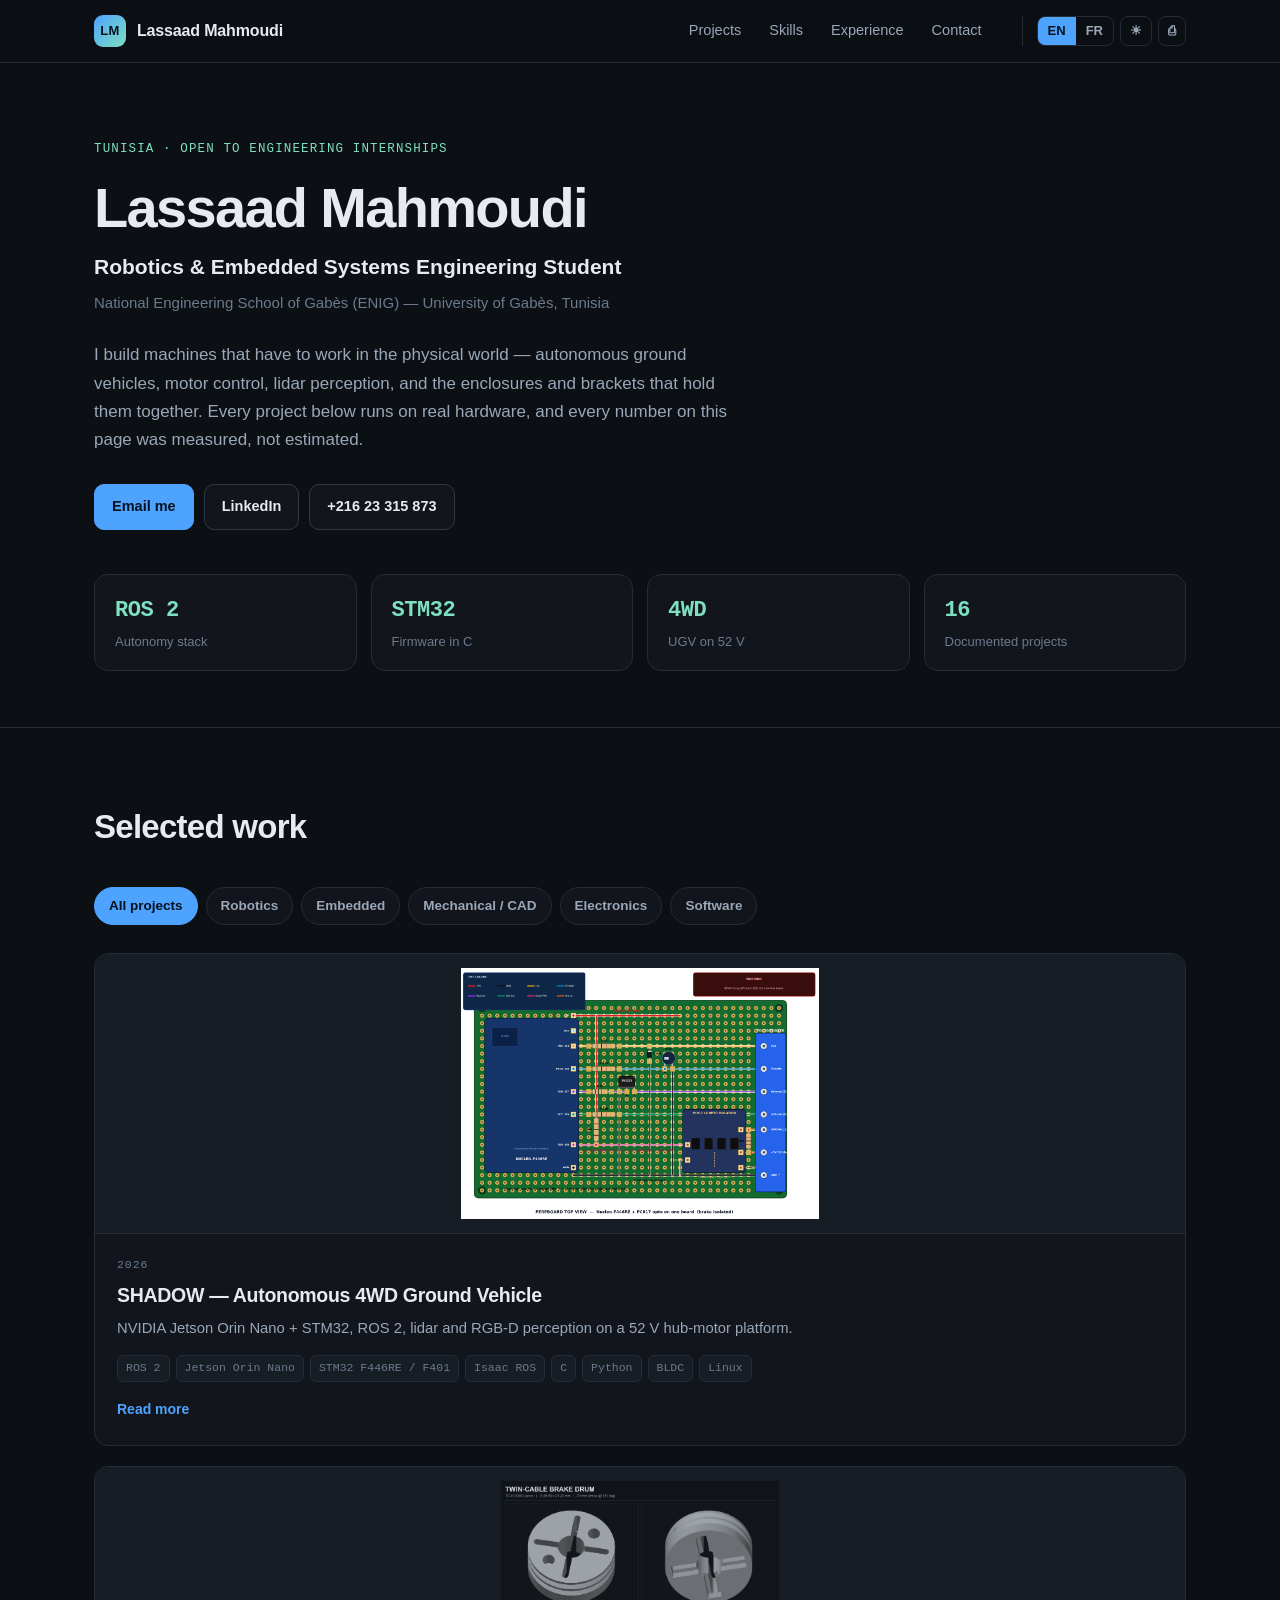
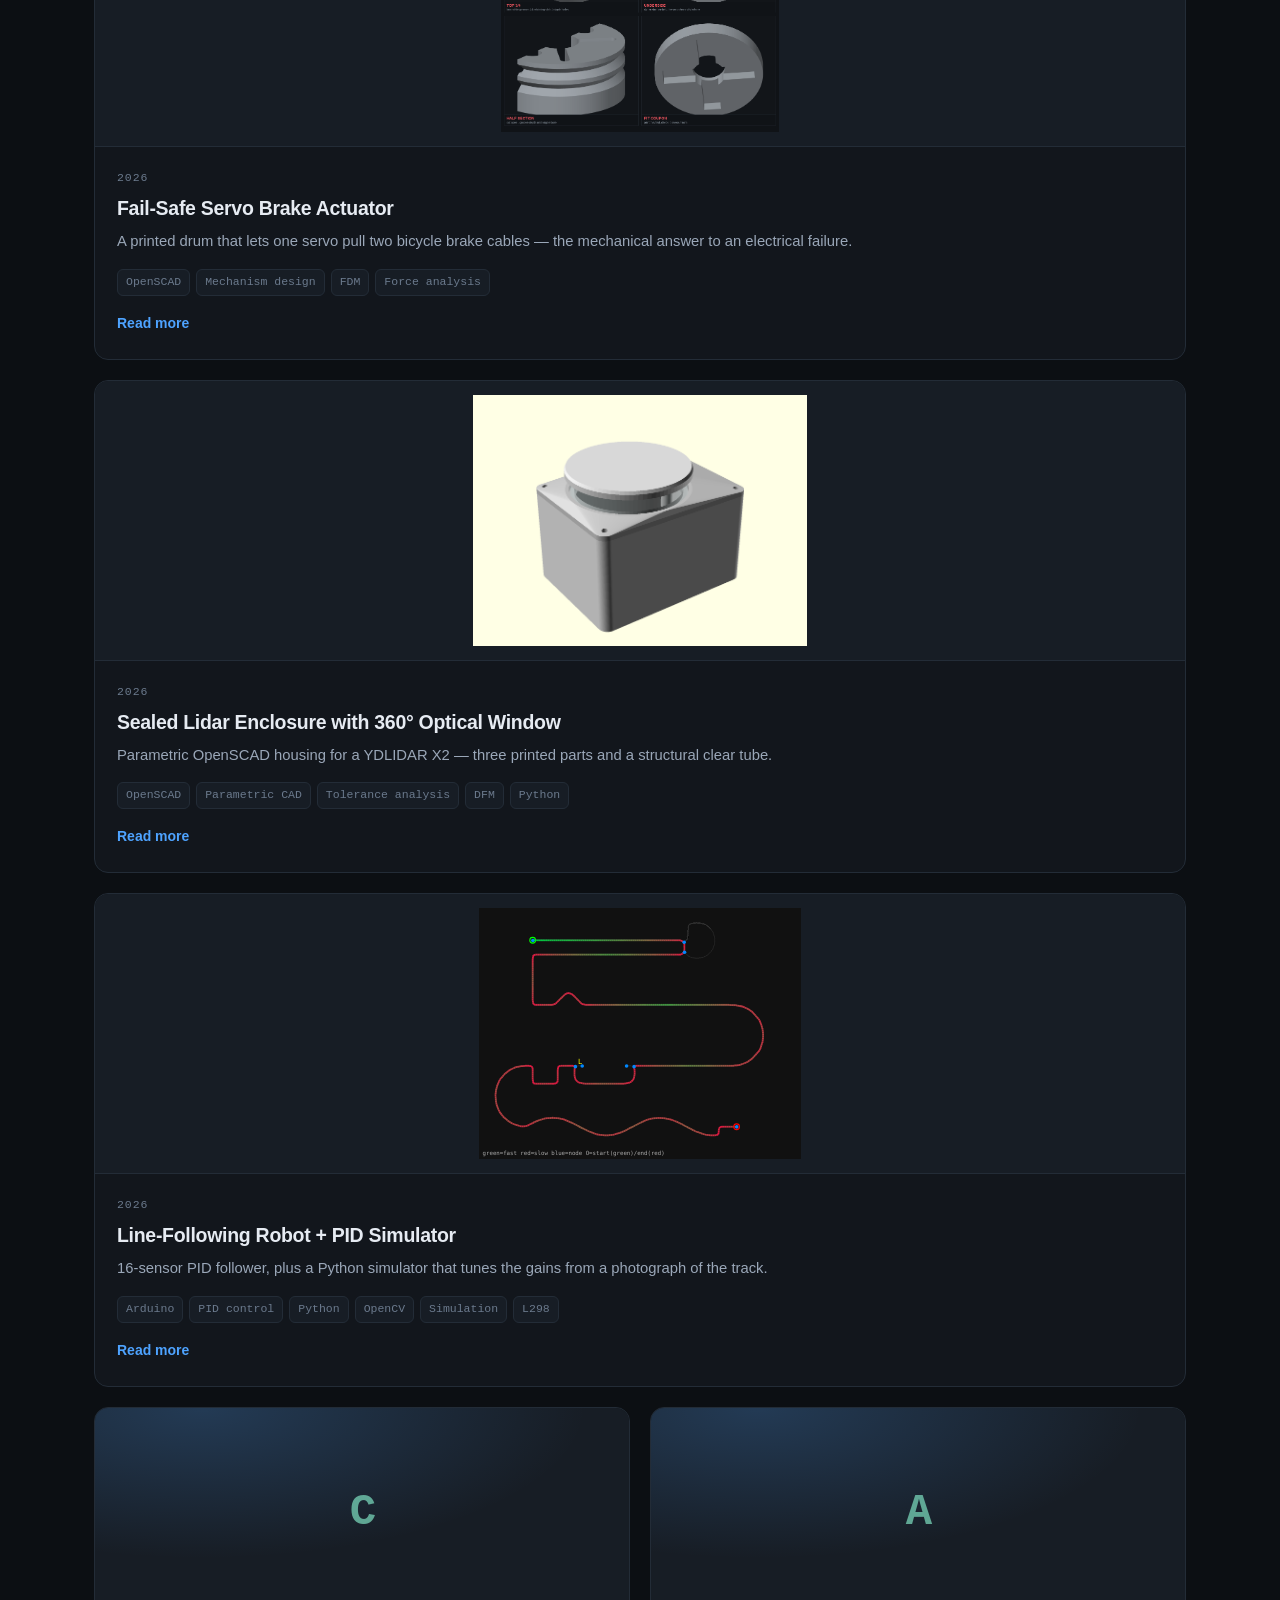
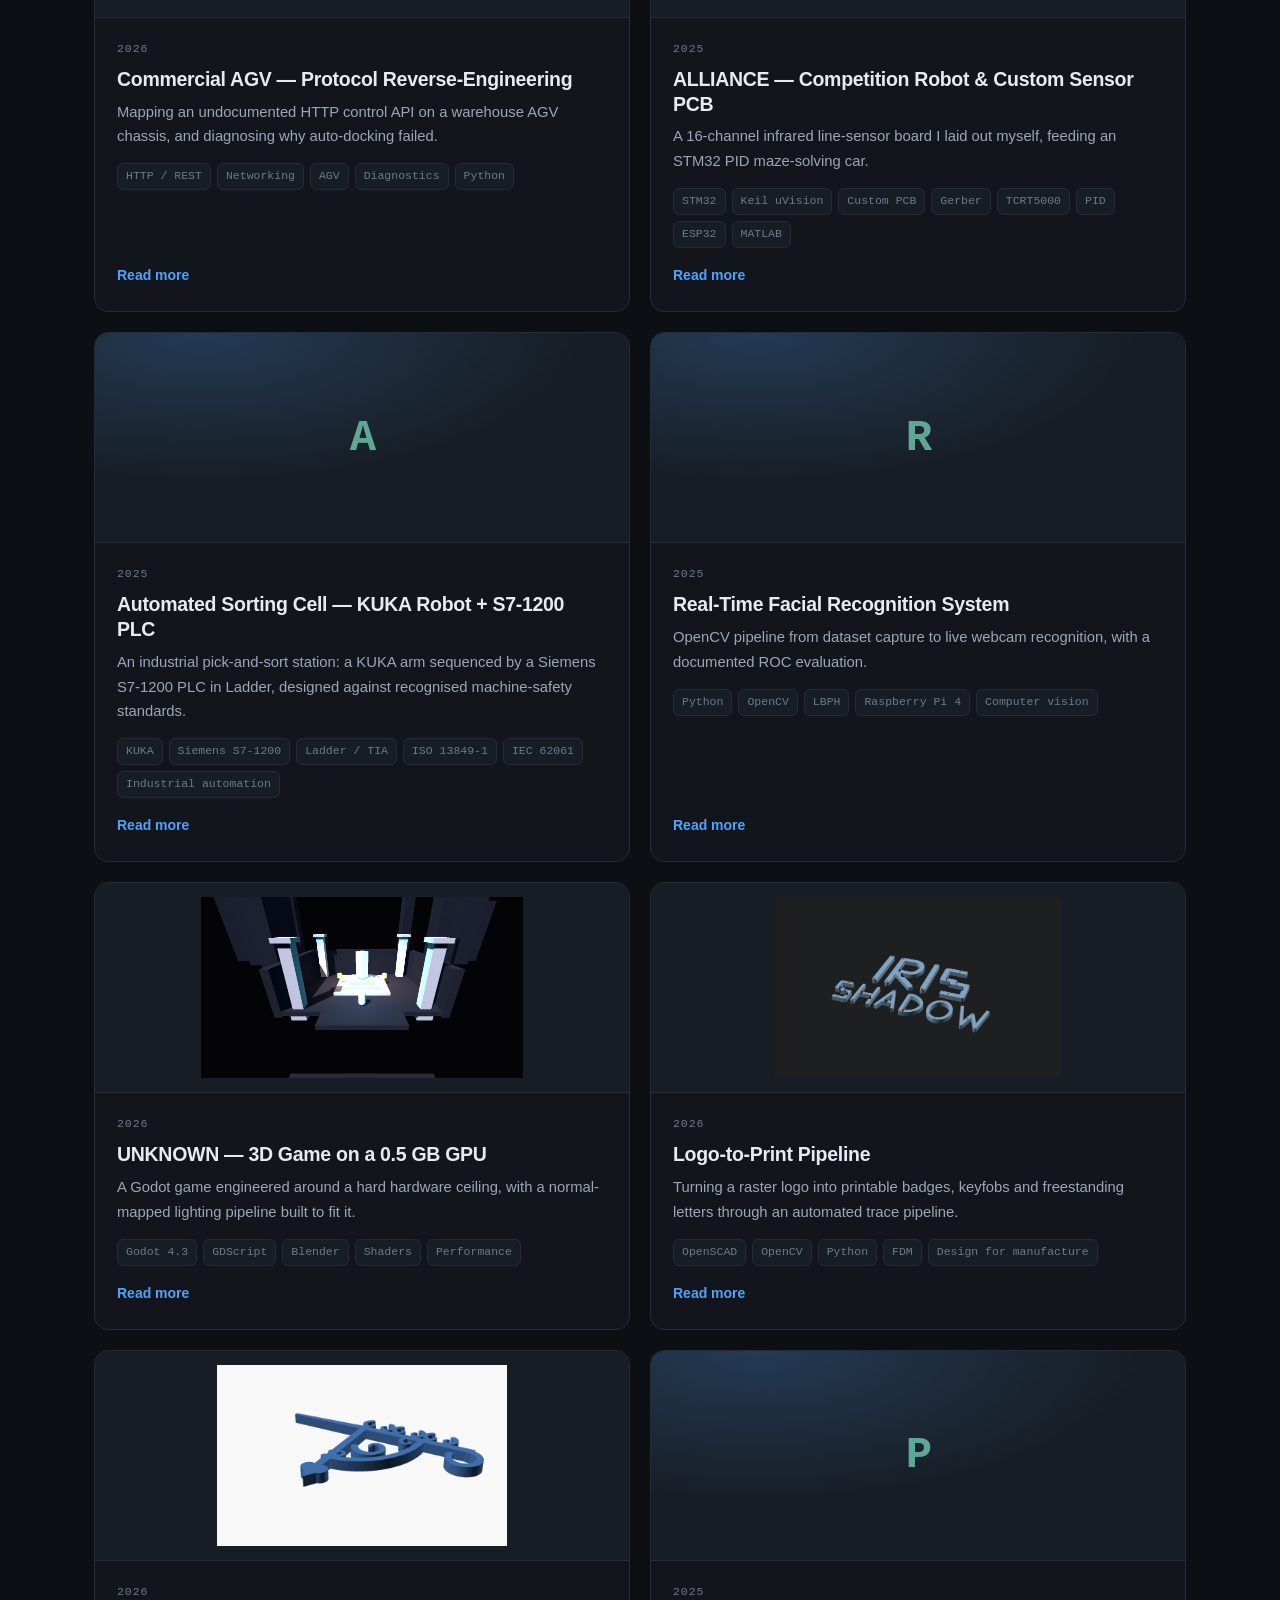
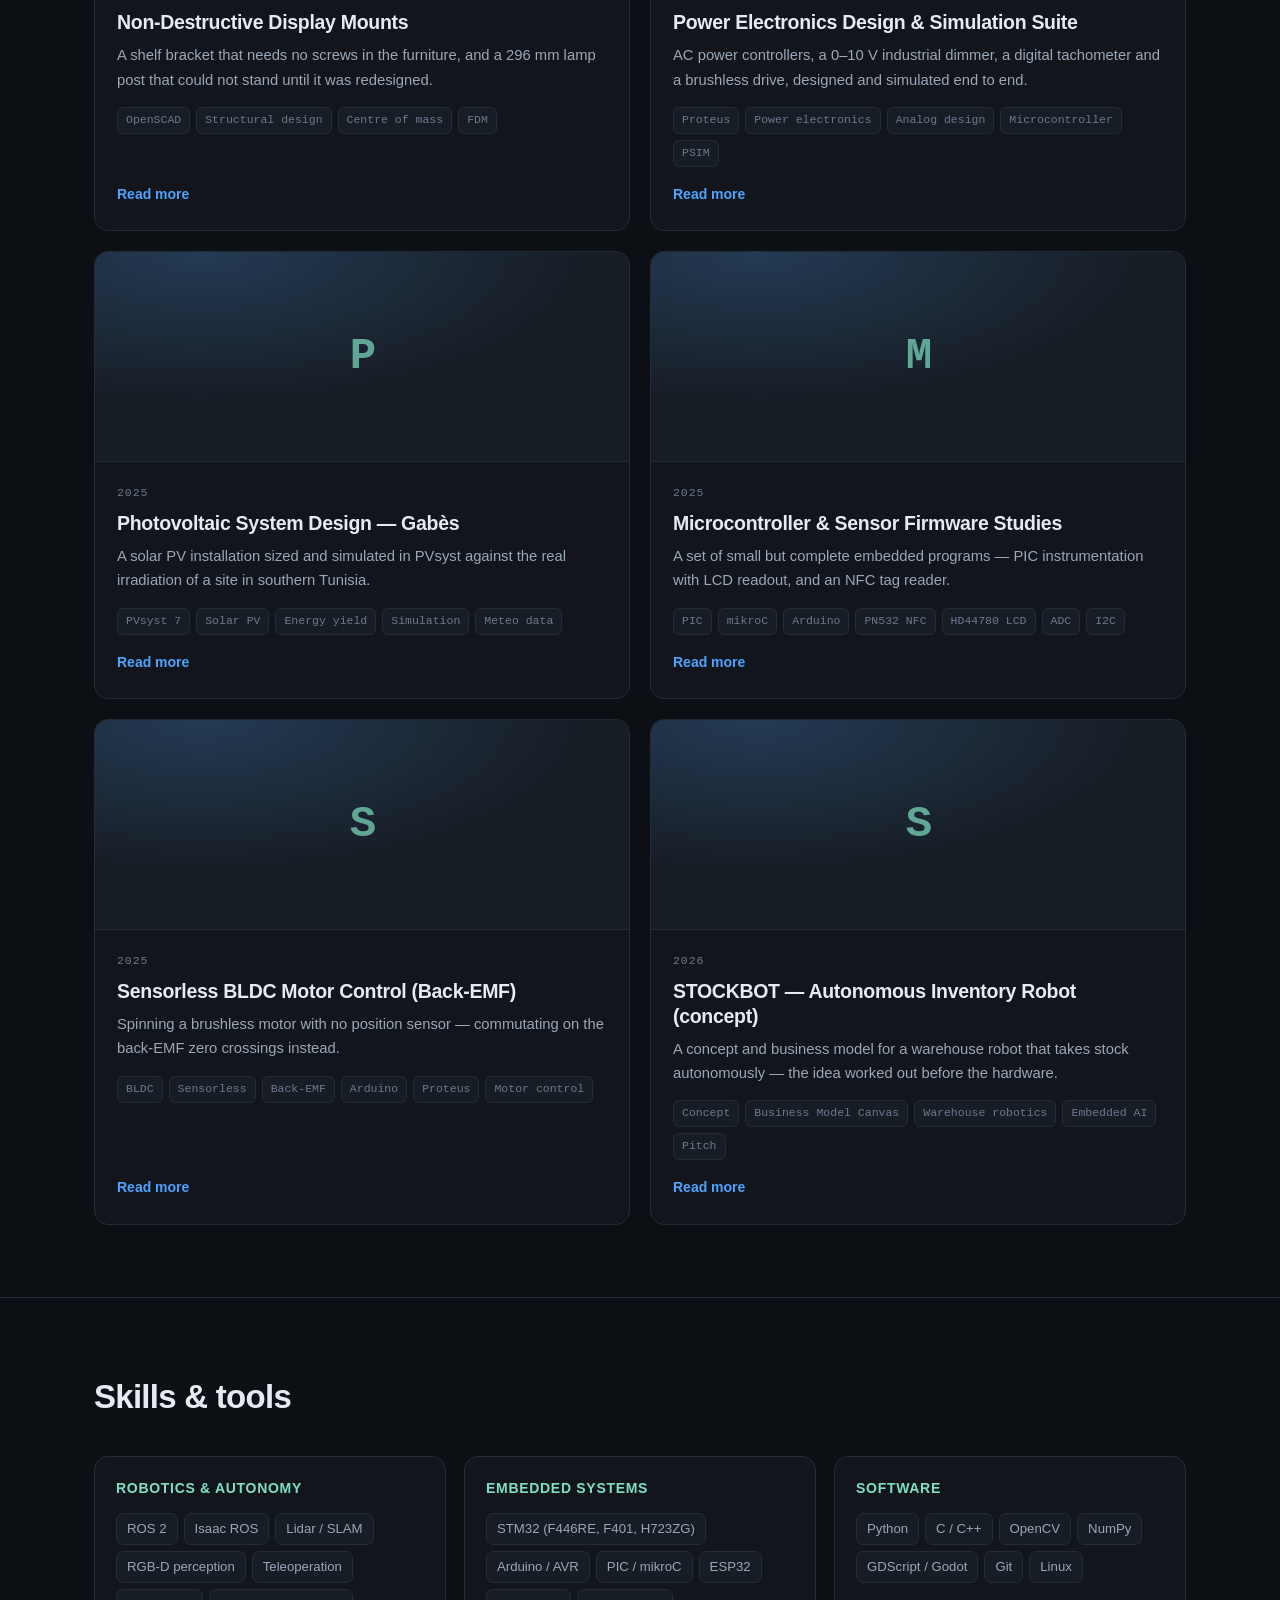
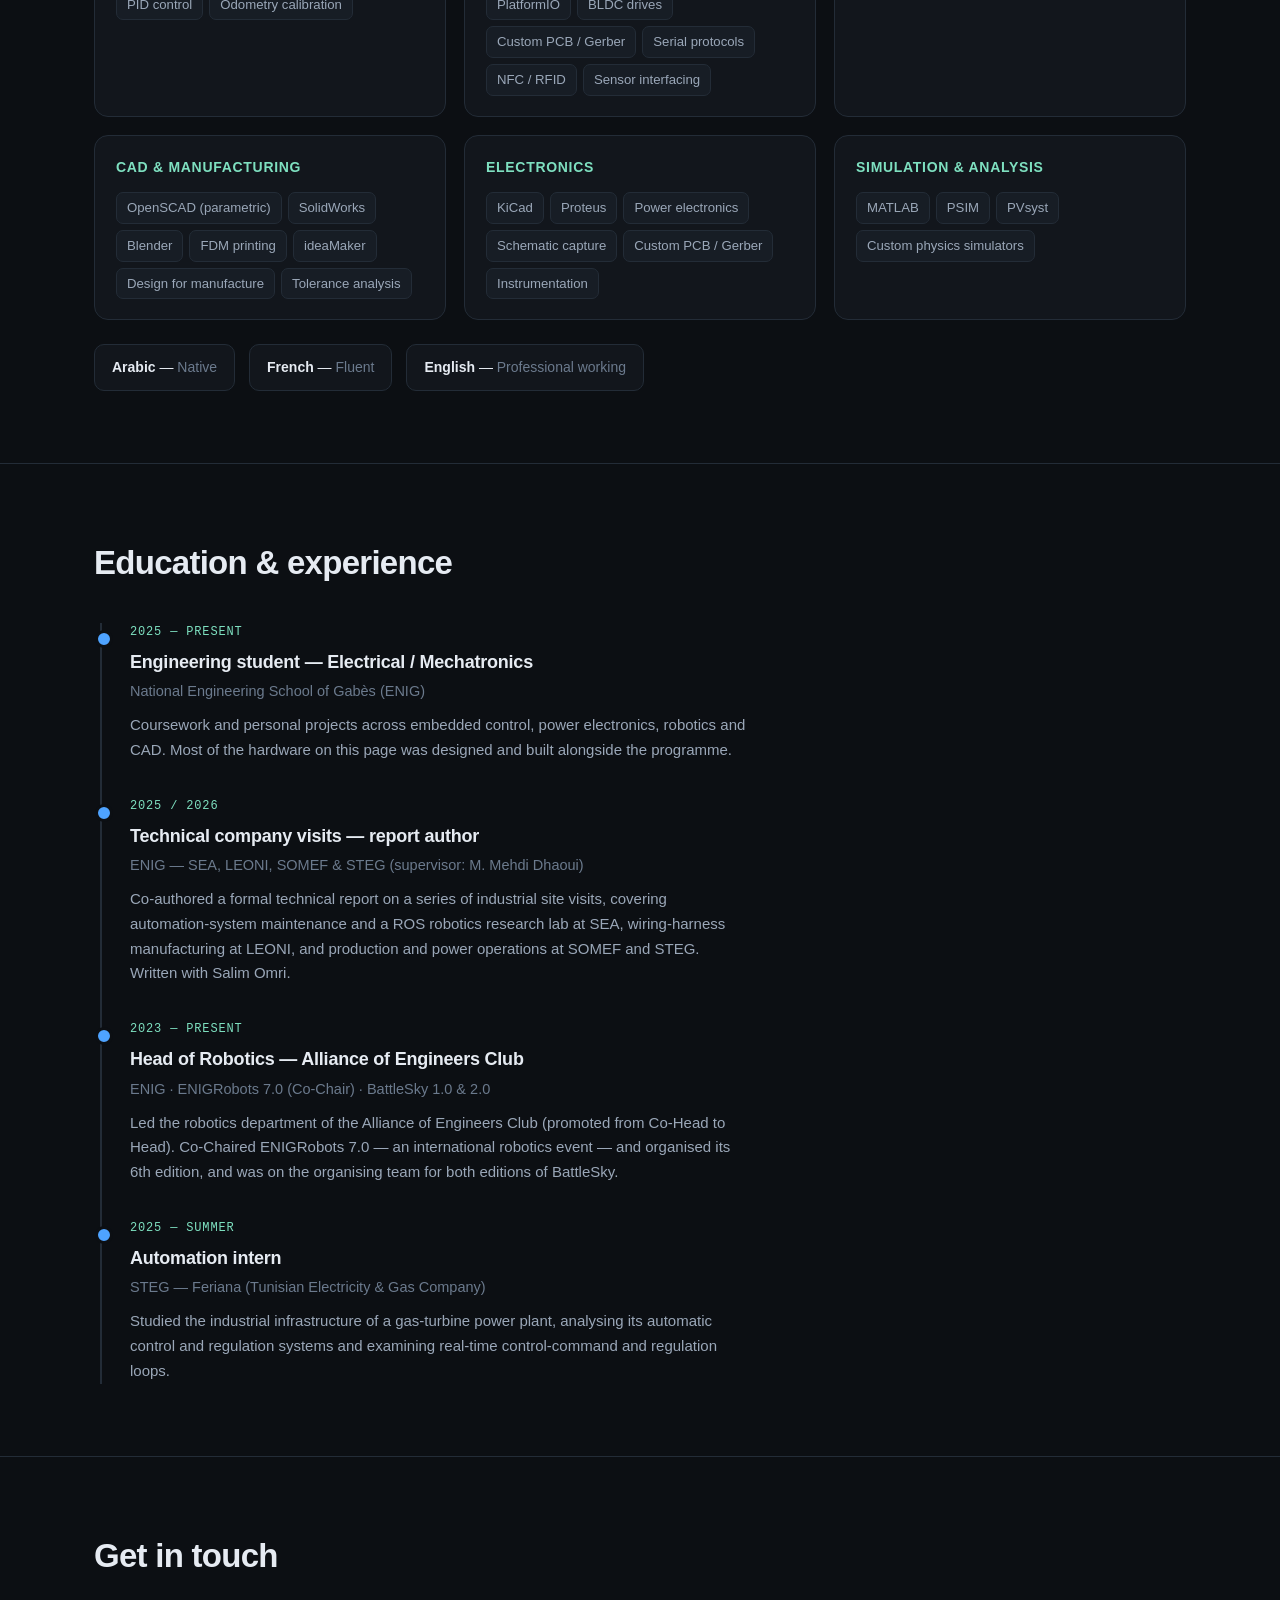
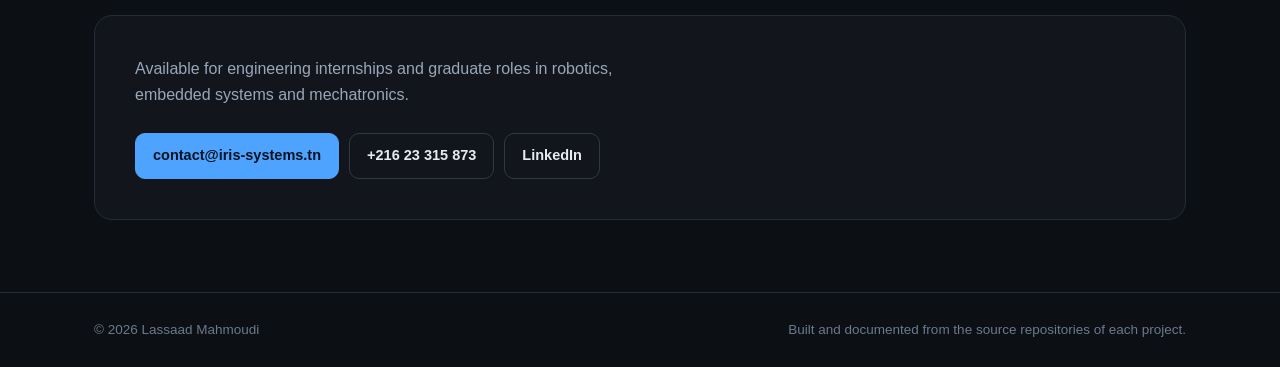
==== index.html @ 0fff4986 "Initial commit: bilingual EN/FR engineering portfolio + CV Static site (index.html, data.js, main.js" ====
<!doctype html>
<html lang="en" data-theme="dark">
<head>
<meta charset="utf-8">
<meta name="viewport" content="width=device-width, initial-scale=1">
<title>Portfolio</title>
<meta name="description" content="Engineering portfolio — robotics, embedded systems, mechatronics and CAD projects.">
<link rel="stylesheet" href="assets/css/style.css">
<link rel="icon" href="data:image/svg+xml,<svg xmlns='http://www.w3.org/2000/svg' viewBox='0 0 100 100'><rect width='100' height='100' rx='22' fill='%234ea3ff'/><text x='50' y='68' font-size='52' font-family='monospace' font-weight='bold' text-anchor='middle' fill='%2306121e'>IS</text></svg>">
</head>
<body>

<header class="site">
  <div class="wrap">
    <a class="brand" href="#top">
      <span class="mark" id="brand-mark">IS</span>
      <span id="brand-name">Portfolio</span>
    </a>
    <nav class="main">
      <a href="#projects" id="nav-projects">Projects</a>
      <a href="#skills"   id="nav-skills">Skills</a>
      <a href="#exp"      id="nav-exp">Experience</a>
      <a href="#contact"  id="nav-contact">Contact</a>
    </nav>
    <div class="ctrl">
      <div class="langbtn">
        <button type="button" id="lang-en" aria-pressed="true">EN</button>
        <button type="button" id="lang-fr" aria-pressed="false">FR</button>
      </div>
      <button type="button" id="theme-btn" title="Theme">☀</button>
      <button type="button" id="print-btn" title="Print / PDF">⎙</button>
    </div>
  </div>
</header>

<main id="top">

  <div class="hero">
    <div class="wrap">
      <div class="eyebrow" id="hero-eyebrow"></div>
      <h1 id="hero-name"></h1>
      <p class="role"   id="hero-role"></p>
      <p class="school" id="hero-school"></p>
      <p class="tagline" id="hero-tagline"></p>
      <div class="hero-actions" id="hero-actions"></div>
      <div class="stats" id="hero-stats"></div>
    </div>
  </div>

  <section id="projects">
    <div class="wrap">
      <div class="sec-head"><h2 id="sec-projects-title"></h2></div>
      <div class="filters" id="filters"></div>
      <div class="grid" id="grid"></div>
    </div>
  </section>

  <section id="skills">
    <div class="wrap">
      <div class="sec-head"><h2 id="sec-skills-title"></h2></div>
      <div class="skillgrid" id="skillgrid"></div>
      <div class="langrow" id="langrow"></div>
    </div>
  </section>

  <section id="exp">
    <div class="wrap">
      <div class="sec-head"><h2 id="sec-exp-title"></h2></div>
      <div class="timeline" id="timeline"></div>
    </div>
  </section>

  <section id="contact">
    <div class="wrap">
      <div class="sec-head"><h2 id="sec-contact-title"></h2></div>
      <div class="contact-box">
        <p id="contact-text"></p>
        <div class="contact-links" id="contact-links"></div>
      </div>
    </div>
  </section>

</main>

<footer class="site">
  <div class="wrap" style="display:flex;flex-wrap:wrap;gap:10px;justify-content:space-between;width:100%">
    <span id="footer-name"></span>
    <span id="footer-note"></span>
  </div>
</footer>

<script src="assets/js/data.js"></script>
<script src="assets/js/main.js"></script>
</body>
</html>
---- assets/css/style.css ----
/* =============================================================================
   Portfolio stylesheet
   ========================================================================== */

:root {
  --bg:        #0c0f13;
  --bg-2:      #12161c;
  --bg-3:      #171d25;
  --line:      #232c37;
  --line-2:    #2e3946;
  --text:      #e6ebf2;
  --text-2:    #9aa7b8;
  --text-3:    #6b7a8d;
  --accent:    #4ea3ff;
  --accent-2:  #7ee0c0;
  --warn:      #ffb454;

  --radius:    14px;
  --maxw:      1140px;
  --font: "Inter", -apple-system, BlinkMacSystemFont, "Segoe UI", Roboto, Helvetica, Arial, sans-serif;
  --mono: "JetBrains Mono", "Cascadia Code", ui-monospace, "SF Mono", Consolas, "Courier New", monospace;
}

html[data-theme="light"] {
  --bg:     #f7f8fa;
  --bg-2:   #ffffff;
  --bg-3:   #eef1f5;
  --line:   #dde3ea;
  --line-2: #c8d2de;
  --text:   #141a21;
  --text-2: #4d5a69;
  --text-3: #77848f;
  --accent: #0b63c5;
  --accent-2: #0d7f66;
}

* { box-sizing: border-box; }

html { scroll-behavior: smooth; }

body {
  margin: 0;
  background: var(--bg);
  color: var(--text);
  font-family: var(--font);
  font-size: 16px;
  line-height: 1.65;
  -webkit-font-smoothing: antialiased;
}

a { color: var(--accent); text-decoration: none; }
a:hover { text-decoration: underline; }
code {
  font-family: var(--mono);
  font-size: 0.87em;
  background: var(--bg-3);
  border: 1px solid var(--line);
  border-radius: 5px;
  padding: 1px 5px;
}
img { max-width: 100%; display: block; }

.wrap { max-width: var(--maxw); margin: 0 auto; padding: 0 24px; }

/* ---------- header ------------------------------------------------------- */

header.site {
  position: sticky; top: 0; z-index: 50;
  background: var(--bg);
  background: color-mix(in srgb, var(--bg) 88%, transparent);
  backdrop-filter: blur(12px);
  border-bottom: 1px solid var(--line);
}
header.site .wrap {
  display: flex; align-items: center; gap: 20px;
  height: 62px;
}
.brand {
  display: flex; align-items: center; gap: 11px;
  font-weight: 700; letter-spacing: -0.01em; color: var(--text);
}
.brand:hover { text-decoration: none; }
.brand .mark {
  width: 32px; height: 32px; flex: none;
  display: grid; place-items: center;
  border-radius: 9px;
  background: linear-gradient(135deg, var(--accent), var(--accent-2));
  color: #06121e; font-size: 13px; font-weight: 800; letter-spacing: 0.02em;
}
nav.main { margin-left: auto; display: flex; align-items: center; gap: 4px; }
nav.main a {
  color: var(--text-2); font-size: 14.5px; font-weight: 500;
  padding: 7px 12px; border-radius: 8px;
}
nav.main a:hover { color: var(--text); background: var(--bg-3); text-decoration: none; }

.ctrl {
  display: flex; align-items: center; gap: 6px;
  margin-left: 8px; padding-left: 14px; border-left: 1px solid var(--line);
}
.ctrl button {
  font: inherit; font-size: 13px; font-weight: 600;
  color: var(--text-2); background: transparent;
  border: 1px solid var(--line); border-radius: 8px;
  padding: 5px 9px; cursor: pointer; line-height: 1.4;
}
.ctrl button:hover { color: var(--text); border-color: var(--line-2); background: var(--bg-3); }
.langbtn { display: flex; border: 1px solid var(--line); border-radius: 8px; overflow: hidden; }
.langbtn button { border: 0; border-radius: 0; padding: 5px 10px; }
.langbtn button[aria-pressed="true"] { background: var(--accent); color: #06121e; }
.langbtn button[aria-pressed="true"]:hover { background: var(--accent); color: #06121e; }

/* ---------- hero --------------------------------------------------------- */

.hero { padding: 76px 0 56px; border-bottom: 1px solid var(--line); }
.hero .eyebrow {
  font-family: var(--mono); font-size: 12.5px; letter-spacing: 0.09em;
  text-transform: uppercase; color: var(--accent-2); margin-bottom: 18px;
}
.hero h1 {
  margin: 0 0 12px; font-size: clamp(34px, 5.2vw, 56px);
  line-height: 1.08; letter-spacing: -0.03em; font-weight: 800;
}
.hero .role {
  margin: 0 0 6px; font-size: clamp(17px, 2.2vw, 21px);
  color: var(--text); font-weight: 600;
}
.hero .school { margin: 0 0 26px; color: var(--text-3); font-size: 15px; }
.hero .tagline { max-width: 68ch; color: var(--text-2); font-size: 17px; margin: 0 0 30px; }

.hero-actions { display: flex; flex-wrap: wrap; gap: 10px; margin-bottom: 44px; }
.btn {
  display: inline-flex; align-items: center; gap: 8px;
  font-size: 14.5px; font-weight: 600;
  padding: 10px 17px; border-radius: 10px;
  border: 1px solid var(--line-2); color: var(--text); background: var(--bg-2);
}
.btn:hover { text-decoration: none; border-color: var(--accent); }
.btn.primary { background: var(--accent); border-color: var(--accent); color: #06121e; }
.btn.primary:hover { filter: brightness(1.1); }

.stats { display: grid; grid-template-columns: repeat(4, minmax(0,1fr)); gap: 14px; }
.stat {
  background: var(--bg-2); border: 1px solid var(--line);
  border-radius: var(--radius); padding: 18px 20px;
}
.stat .v {
  font-family: var(--mono); font-size: 22px; font-weight: 700;
  color: var(--accent-2); letter-spacing: -0.02em;
}
.stat .l { font-size: 13px; color: var(--text-3); margin-top: 2px; }

/* ---------- sections ----------------------------------------------------- */

section { padding: 72px 0; border-bottom: 1px solid var(--line); }
.sec-head { margin-bottom: 32px; }
.sec-head h2 {
  margin: 0; font-size: clamp(24px, 3.2vw, 33px);
  letter-spacing: -0.022em; font-weight: 800;
}
.sec-head p { margin: 8px 0 0; color: var(--text-3); font-size: 15.5px; }

/* ---------- filters ------------------------------------------------------ */

.filters { display: flex; flex-wrap: wrap; gap: 8px; margin-bottom: 28px; }
.filters button {
  font: inherit; font-size: 13.5px; font-weight: 600;
  padding: 7px 14px; border-radius: 999px; cursor: pointer;
  background: var(--bg-2); border: 1px solid var(--line); color: var(--text-2);
}
.filters button:hover { color: var(--text); border-color: var(--line-2); }
.filters button[aria-pressed="true"] {
  background: var(--accent); border-color: var(--accent); color: #06121e;
}

/* ---------- project cards ------------------------------------------------ */

.grid { display: grid; grid-template-columns: repeat(2, minmax(0,1fr)); gap: 20px; }

.card {
  background: var(--bg-2); border: 1px solid var(--line);
  border-radius: var(--radius); overflow: hidden;
  display: flex; flex-direction: column;
  transition: border-color .18s ease, transform .18s ease;
}
.card:hover { border-color: var(--line-2); transform: translateY(-2px); }
.card.wide { grid-column: 1 / -1; }
.card.hidden { display: none; }

.card .shot {
  background: var(--bg-3); border-bottom: 1px solid var(--line);
  height: 210px; overflow: hidden; position: relative;
}
.card.wide .shot { height: 280px; }
.card .shot img {
  width: 100%; height: 100%; object-fit: contain; object-position: center;
  padding: 14px; background: var(--bg-3);
}
.card .shot.plain {
  display: grid; place-items: center;
  background: var(--bg-3);
  background:
    radial-gradient(120% 120% at 20% 0%, color-mix(in srgb, var(--accent) 22%, transparent), transparent 60%),
    var(--bg-3);
}
.card .shot.plain span {
  font-family: var(--mono); font-size: 44px; font-weight: 800;
  color: var(--accent-2);
  color: color-mix(in srgb, var(--accent-2) 70%, transparent);
  letter-spacing: -0.04em;
}

.card .meta { padding: 22px 22px 24px; display: flex; flex-direction: column; flex: 1; }
.card .yr {
  font-family: var(--mono); font-size: 11.5px; letter-spacing: 0.08em;
  color: var(--text-3); text-transform: uppercase; margin-bottom: 8px;
}
.card h3 {
  margin: 0 0 8px; font-size: 19.5px; line-height: 1.28;
  letter-spacing: -0.015em; font-weight: 700;
}
.card .sub { margin: 0 0 15px; color: var(--text-2); font-size: 14.8px; }

.tags { display: flex; flex-wrap: wrap; gap: 6px; margin-bottom: 16px; }
.tags span {
  font-family: var(--mono); font-size: 11.5px;
  padding: 3px 8px; border-radius: 6px;
  background: var(--bg-3); border: 1px solid var(--line); color: var(--text-3);
}

.card .toggle {
  margin-top: auto; align-self: flex-start;
  font: inherit; font-size: 14px; font-weight: 600; cursor: pointer;
  background: transparent; border: 0; padding: 0;
  color: var(--accent);
}
.card .toggle:hover { text-decoration: underline; }

.detail { display: none; margin-top: 18px; padding-top: 18px; border-top: 1px solid var(--line); }
.detail.open { display: block; }
.detail p { margin: 0 0 13px; color: var(--text-2); font-size: 15px; }
.detail p:last-child { margin-bottom: 0; }
.detail b { color: var(--text); font-weight: 650; }
.detail .extra-shots { display: grid; grid-template-columns: repeat(auto-fit, minmax(220px,1fr)); gap: 12px; margin-top: 16px; }
.detail .extra-shots img {
  border: 1px solid var(--line); border-radius: 10px;
  background: var(--bg-3); padding: 10px;
}

/* ---------- skills ------------------------------------------------------- */

.skillgrid { display: grid; grid-template-columns: repeat(3, minmax(0,1fr)); gap: 18px; }
.skillcard {
  background: var(--bg-2); border: 1px solid var(--line);
  border-radius: var(--radius); padding: 20px 21px;
}
.skillcard h3 {
  margin: 0 0 13px; font-size: 14px; font-weight: 700;
  letter-spacing: 0.05em; text-transform: uppercase; color: var(--accent-2);
}
.skillcard ul { list-style: none; margin: 0; padding: 0; display: flex; flex-wrap: wrap; gap: 6px; }
.skillcard li {
  font-size: 13.2px; padding: 4px 10px; border-radius: 7px;
  background: var(--bg-3); border: 1px solid var(--line); color: var(--text-2);
}

.langrow { display: flex; flex-wrap: wrap; gap: 14px; margin-top: 24px; }
.langrow div {
  background: var(--bg-2); border: 1px solid var(--line);
  border-radius: 10px; padding: 11px 17px; font-size: 14px;
}
.langrow strong { color: var(--text); font-weight: 650; }
.langrow em { color: var(--text-3); font-style: normal; }

/* ---------- experience --------------------------------------------------- */

.timeline { border-left: 2px solid var(--line); padding-left: 28px; margin-left: 6px; }
.tl-item { position: relative; padding-bottom: 34px; }
.tl-item:last-child { padding-bottom: 0; }
.tl-item::before {
  content: ""; position: absolute; left: -35px; top: 7px;
  width: 12px; height: 12px; border-radius: 50%;
  background: var(--accent); border: 3px solid var(--bg);
}
.tl-item .period {
  font-family: var(--mono); font-size: 12px; letter-spacing: 0.07em;
  text-transform: uppercase; color: var(--accent-2); margin-bottom: 5px;
}
.tl-item h3 { margin: 0 0 3px; font-size: 18px; font-weight: 700; letter-spacing: -0.012em; }
.tl-item .org { margin: 0 0 9px; color: var(--text-3); font-size: 14.5px; font-weight: 500; }
.tl-item .det { margin: 0; color: var(--text-2); font-size: 15px; max-width: 74ch; }

/* ---------- contact / footer -------------------------------------------- */

#contact { border-bottom: 0; }
.contact-box {
  background: var(--bg-2); border: 1px solid var(--line);
  border-radius: 18px; padding: 40px;
}
.contact-box p { color: var(--text-2); max-width: 60ch; margin: 0 0 24px; font-size: 16px; }
.contact-links { display: flex; flex-wrap: wrap; gap: 10px; }

footer.site {
  border-top: 1px solid var(--line); padding: 26px 0;
  color: var(--text-3); font-size: 13.5px;
  display: flex; flex-wrap: wrap; gap: 10px; justify-content: space-between;
}

/* ---------- responsive --------------------------------------------------- */

@media (max-width: 900px) {
  .grid { grid-template-columns: 1fr; }
  .skillgrid { grid-template-columns: repeat(2, minmax(0,1fr)); }
  .stats { grid-template-columns: repeat(2, minmax(0,1fr)); }
  nav.main a { display: none; }
}
@media (max-width: 560px) {
  .skillgrid { grid-template-columns: 1fr; }
  .hero { padding: 48px 0 40px; }
  section { padding: 52px 0; }
  .contact-box { padding: 26px; }
  .wrap { padding: 0 18px; }
}

/* ---------- print -------------------------------------------------------- */

@media print {
  :root { --bg:#fff; --bg-2:#fff; --bg-3:#f4f6f8; --line:#ccc; --line-2:#aaa;
          --text:#000; --text-2:#333; --text-3:#666; --accent:#0b4f9e; --accent-2:#0a6b56; }
  header.site, .ctrl, .filters, .card .toggle, footer.site { display: none !important; }
  body { font-size: 11pt; }
  section { padding: 18px 0; border: 0; break-inside: avoid; }
  .card { break-inside: avoid; border: 1px solid #ccc; }
  .grid { grid-template-columns: 1fr; }
  .detail { display: block !important; }
  .card .shot { height: 150px; }
  a { color: #000; }
}
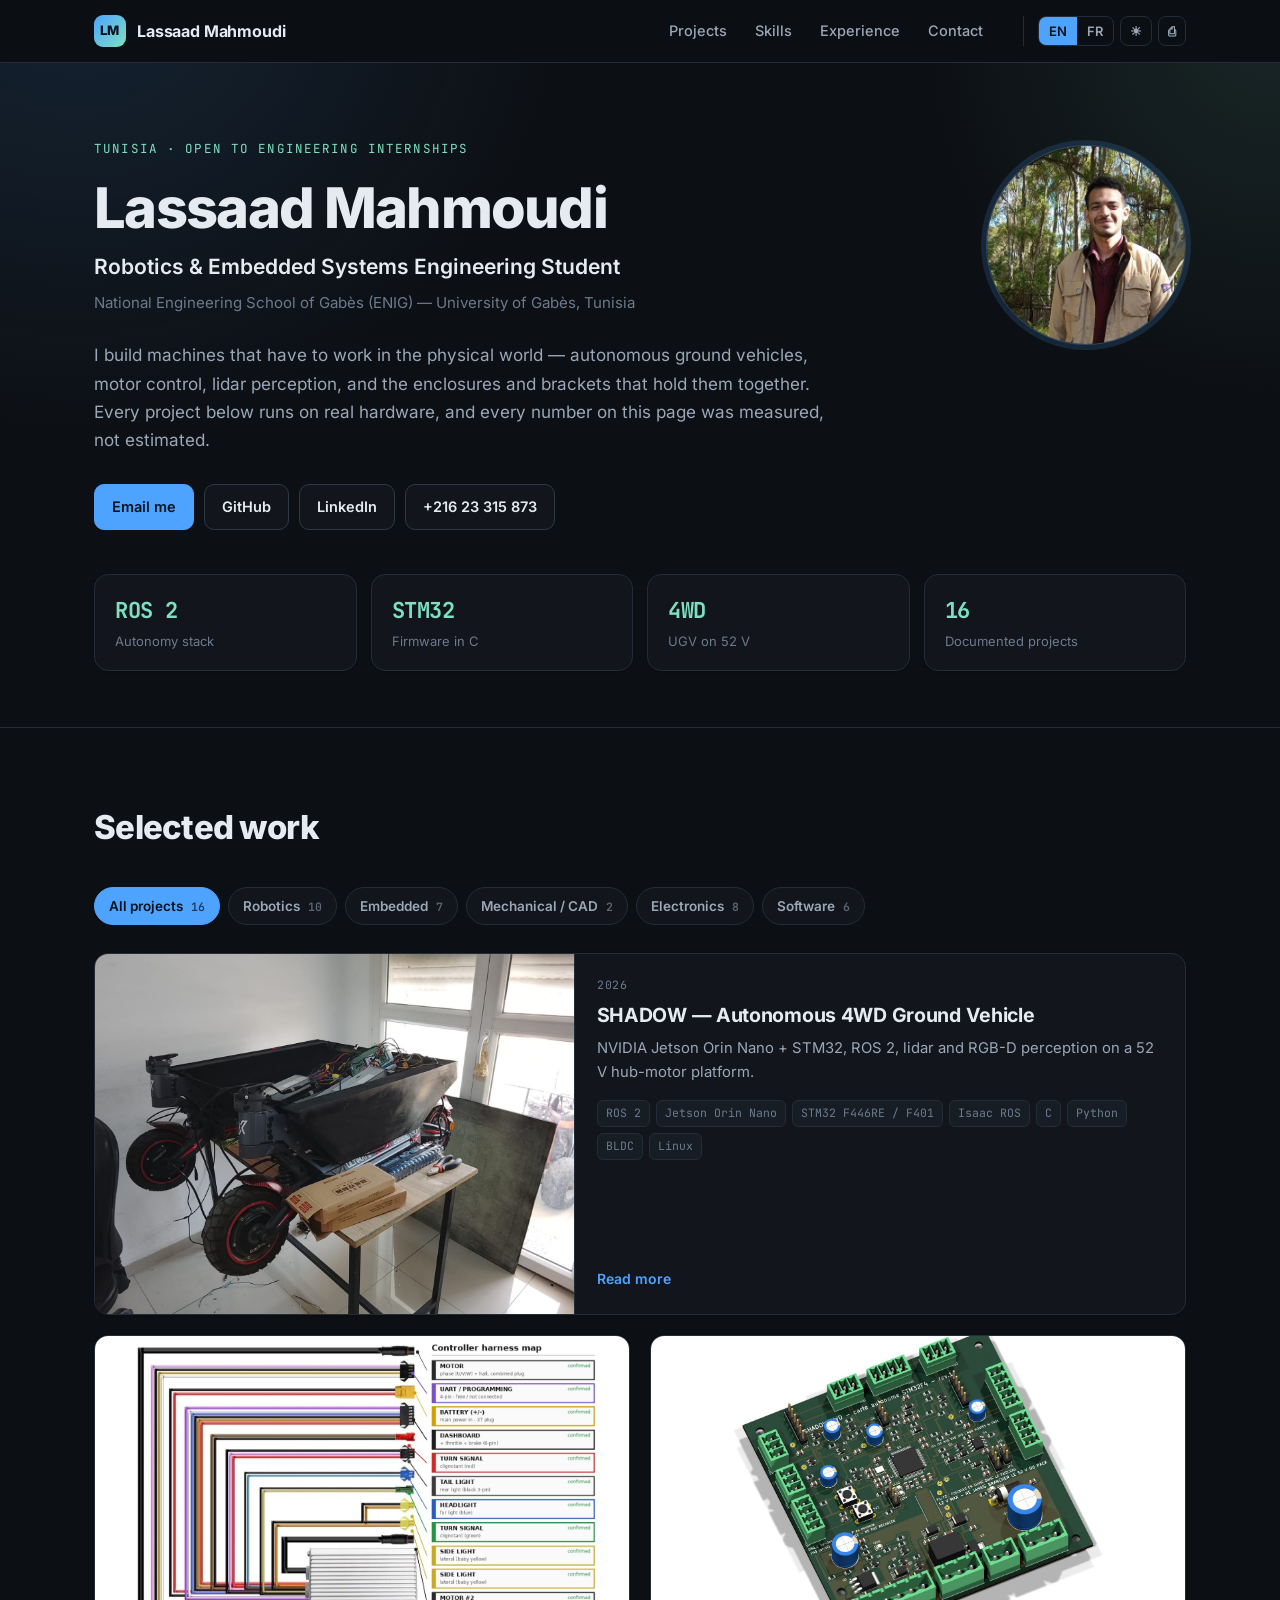
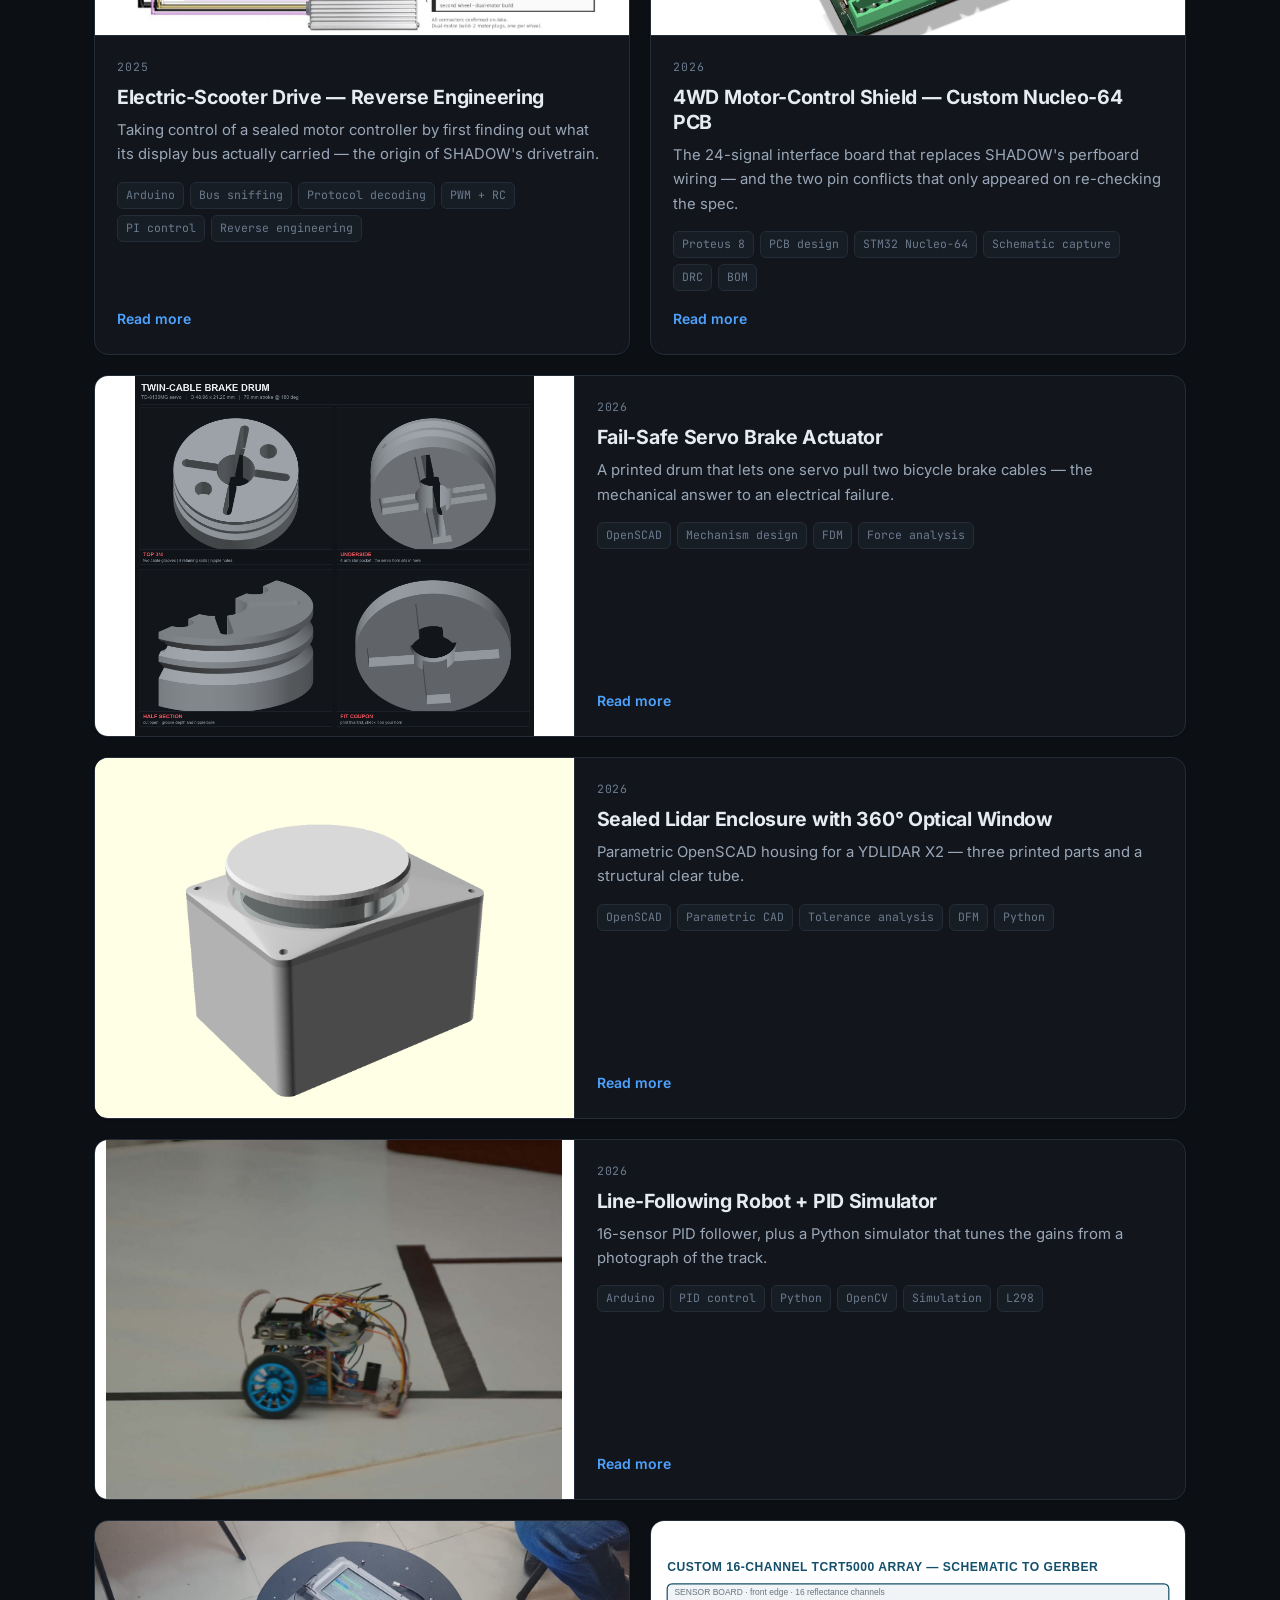
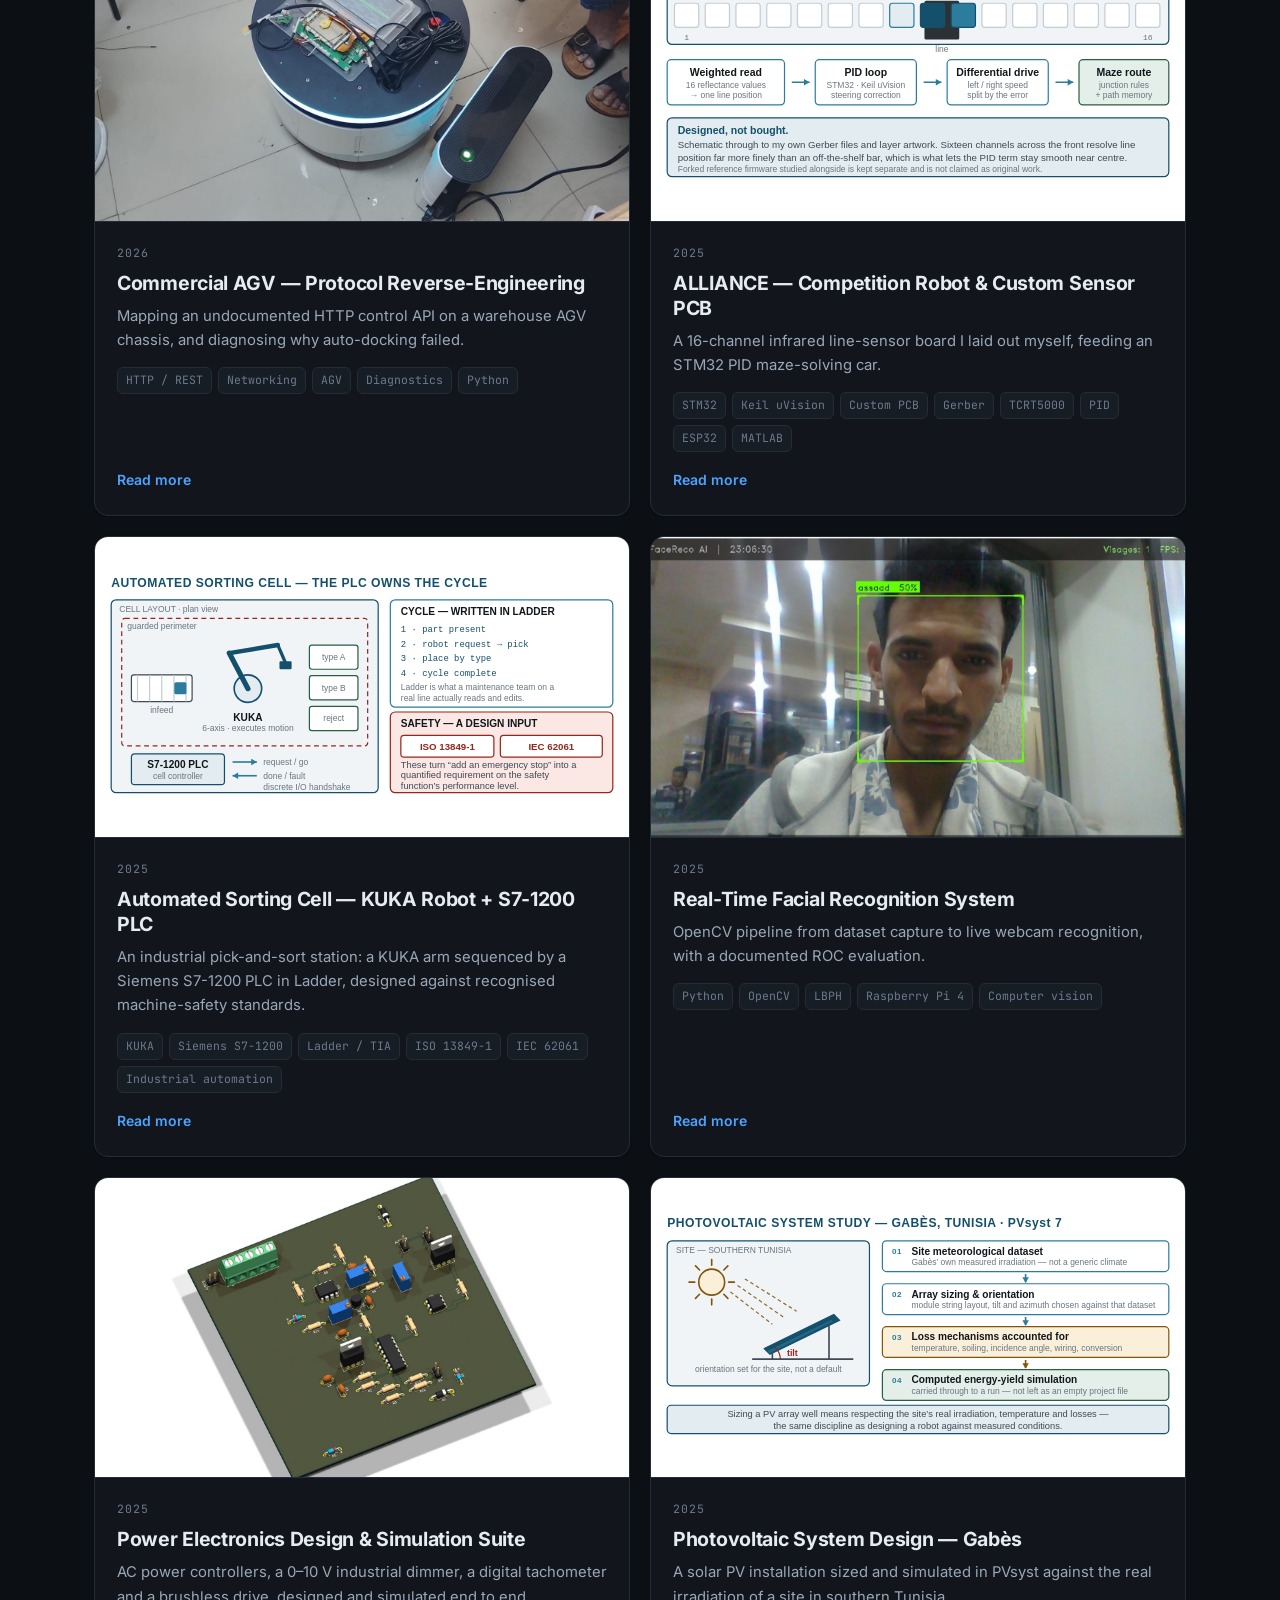
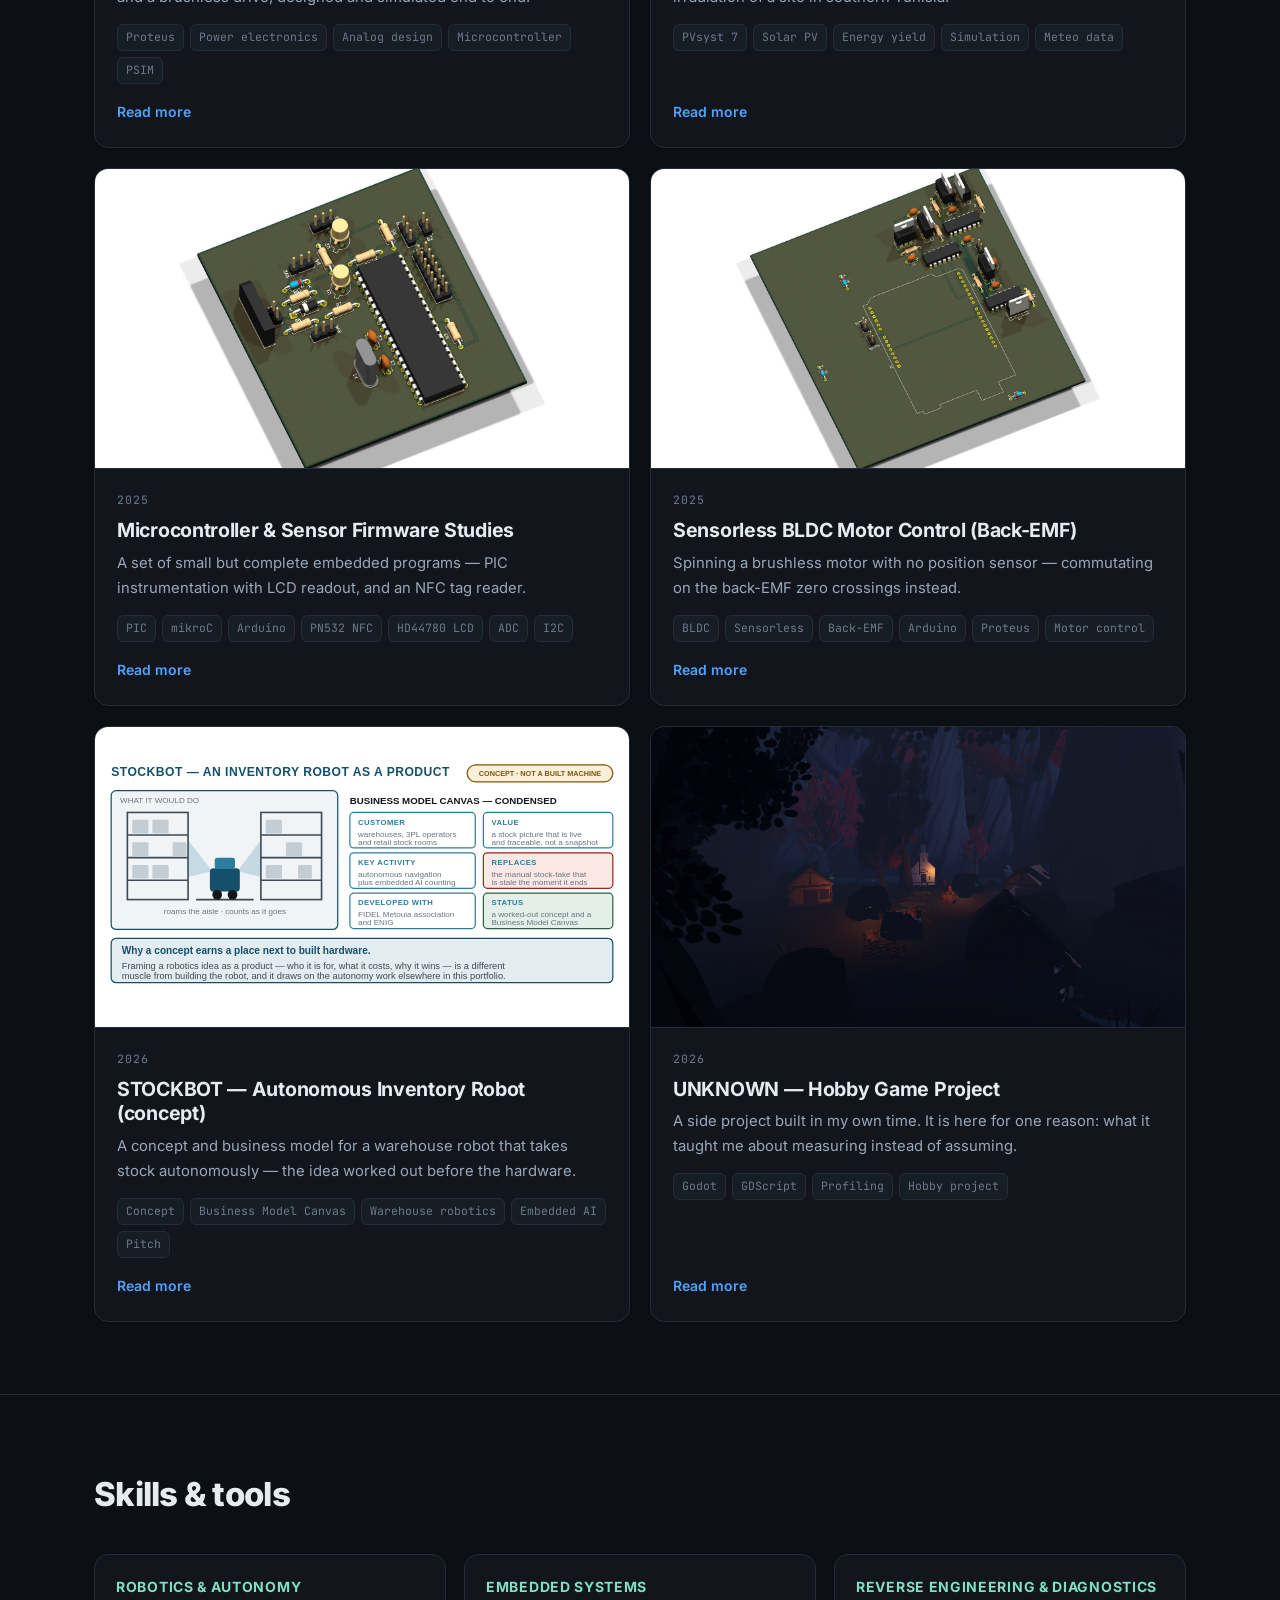
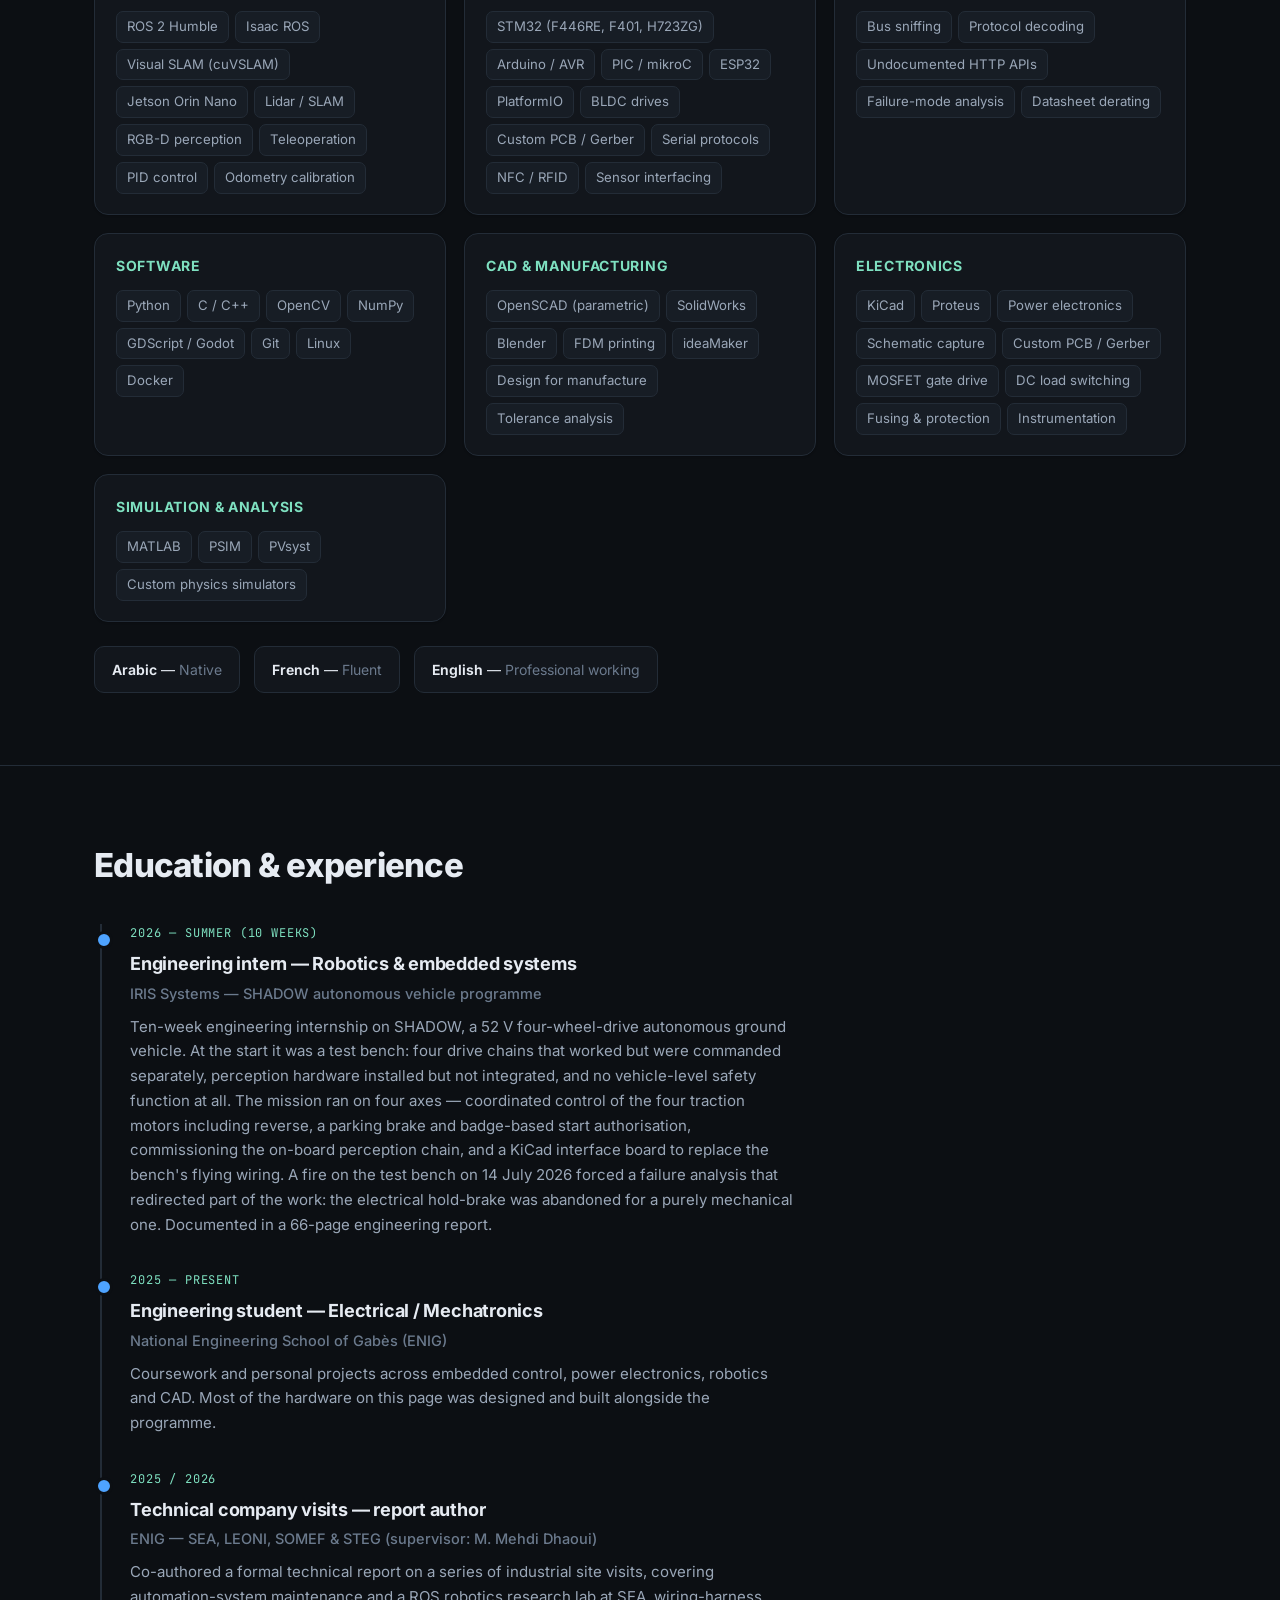
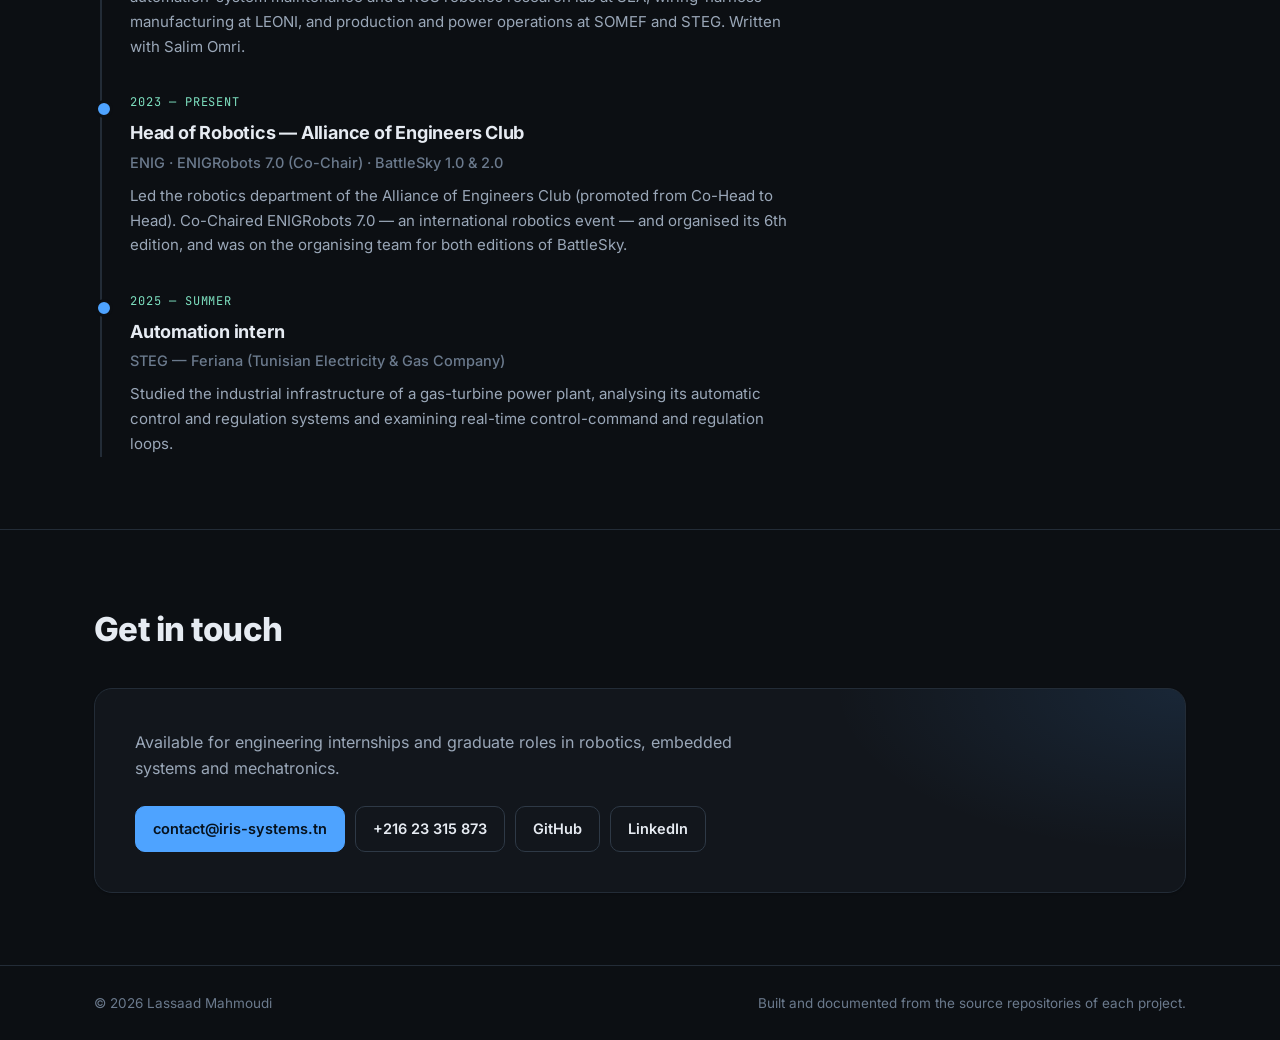
==== commit 23deb7be: "Portfolio: photos, IRIS internship, 16 projects, self-hosted fonts - real hardware photos throughout" ====
--- a/index.html
+++ b/index.html
@@ -3,12 +3,30 @@
 <head>
 <meta charset="utf-8">
 <meta name="viewport" content="width=device-width, initial-scale=1">
-<title>Portfolio</title>
-<meta name="description" content="Engineering portfolio — robotics, embedded systems, mechatronics and CAD projects.">
+<title>Lassaad Mahmoudi — Robotics &amp; Embedded Systems Engineering Student</title>
+<meta name="description" content="Engineering portfolio of Lassaad Mahmoudi — autonomous ground vehicles, motor control, embedded firmware, custom PCBs and CAD. 19 documented projects, all built on real hardware.">
+<meta name="author" content="Lassaad Mahmoudi">
+<meta name="theme-color" content="#0c0f13" media="(prefers-color-scheme: dark)">
+<meta name="theme-color" content="#f7f8fa" media="(prefers-color-scheme: light)">
+
+<!-- Link previews (LinkedIn, WhatsApp…). og:image must be an ABSOLUTE url to
+     resolve, so set og:url and og:image to the real domain once this is hosted. -->
+<meta property="og:type" content="profile">
+<meta property="og:title" content="Lassaad Mahmoudi — Robotics &amp; Embedded Systems Engineering Student">
+<meta property="og:description" content="Autonomous ground vehicles, motor control, embedded firmware, custom PCBs and CAD — 19 documented projects, all built on real hardware.">
+<meta property="og:image" content="assets/img/shadow-architecture.png">
+<meta property="og:locale" content="en">
+<meta property="og:locale:alternate" content="fr">
+<meta name="twitter:card" content="summary_large_image">
+<link rel="preload" href="assets/fonts/inter-latin.woff2" as="font" type="font/woff2" crossorigin>
+<link rel="preload" href="assets/fonts/jetbrains-mono-latin.woff2" as="font" type="font/woff2" crossorigin>
+<link rel="stylesheet" href="assets/fonts/fonts.css">
 <link rel="stylesheet" href="assets/css/style.css">
-<link rel="icon" href="data:image/svg+xml,<svg xmlns='http://www.w3.org/2000/svg' viewBox='0 0 100 100'><rect width='100' height='100' rx='22' fill='%234ea3ff'/><text x='50' y='68' font-size='52' font-family='monospace' font-weight='bold' text-anchor='middle' fill='%2306121e'>IS</text></svg>">
+<link rel="icon" href="data:image/svg+xml,<svg xmlns='http://www.w3.org/2000/svg' viewBox='0 0 100 100'><rect width='100' height='100' rx='22' fill='%234ea3ff'/><text x='50' y='68' font-size='46' font-family='monospace' font-weight='bold' text-anchor='middle' fill='%2306121e'>LM</text></svg>">
 </head>
 <body>
+
+<a class="skip" href="#projects">Skip to projects</a>
 
 <header class="site">
   <div class="wrap">
@@ -37,12 +55,18 @@
 
   <div class="hero">
     <div class="wrap">
-      <div class="eyebrow" id="hero-eyebrow"></div>
-      <h1 id="hero-name"></h1>
-      <p class="role"   id="hero-role"></p>
-      <p class="school" id="hero-school"></p>
-      <p class="tagline" id="hero-tagline"></p>
-      <div class="hero-actions" id="hero-actions"></div>
+      <div class="hero-top">
+        <div class="hero-intro">
+          <div class="eyebrow" id="hero-eyebrow"></div>
+          <h1 id="hero-name"></h1>
+          <p class="role"   id="hero-role"></p>
+          <p class="school" id="hero-school"></p>
+          <p class="tagline" id="hero-tagline"></p>
+          <div class="hero-actions" id="hero-actions"></div>
+        </div>
+        <!-- filled from PROFILE.photo; stays empty if no portrait is set -->
+        <div class="hero-portrait" id="hero-portrait"></div>
+      </div>
       <div class="stats" id="hero-stats"></div>
     </div>
   </div>
--- a/assets/fonts/fonts.css
+++ b/assets/fonts/fonts.css
@@ -0,0 +1,44 @@
+/* Self-hosted webfonts — Inter and JetBrains Mono, variable, latin +
+   latin-ext. Both SIL Open Font License 1.1. Downloaded from Google Fonts
+   and served locally so the page needs no third-party request and keeps
+   its typefaces offline and in print. */
+
+/* latin-ext */
+@font-face {
+  font-family: 'Inter';
+  font-style: normal;
+  font-weight: 400 800;
+  font-display: swap;
+  src: url(inter-latin-ext.woff2) format('woff2');
+  unicode-range: U+0100-02BA, U+02BD-02C5, U+02C7-02CC, U+02CE-02D7, U+02DD-02FF, U+0304, U+0308, U+0329, U+1D00-1DBF, U+1E00-1E9F, U+1EF2-1EFF, U+2020, U+20A0-20AB, U+20AD-20C0, U+2113, U+2C60-2C7F, U+A720-A7FF;
+}
+
+/* latin */
+@font-face {
+  font-family: 'Inter';
+  font-style: normal;
+  font-weight: 400 800;
+  font-display: swap;
+  src: url(inter-latin.woff2) format('woff2');
+  unicode-range: U+0000-00FF, U+0131, U+0152-0153, U+02BB-02BC, U+02C6, U+02DA, U+02DC, U+0304, U+0308, U+0329, U+2000-206F, U+20AC, U+2122, U+2191, U+2193, U+2212, U+2215, U+FEFF, U+FFFD;
+}
+
+/* latin-ext */
+@font-face {
+  font-family: 'JetBrains Mono';
+  font-style: normal;
+  font-weight: 400 700;
+  font-display: swap;
+  src: url(jetbrains-mono-latin-ext.woff2) format('woff2');
+  unicode-range: U+0100-02BA, U+02BD-02C5, U+02C7-02CC, U+02CE-02D7, U+02DD-02FF, U+0304, U+0308, U+0329, U+1D00-1DBF, U+1E00-1E9F, U+1EF2-1EFF, U+2020, U+20A0-20AB, U+20AD-20C0, U+2113, U+2C60-2C7F, U+A720-A7FF;
+}
+
+/* latin */
+@font-face {
+  font-family: 'JetBrains Mono';
+  font-style: normal;
+  font-weight: 400 700;
+  font-display: swap;
+  src: url(jetbrains-mono-latin.woff2) format('woff2');
+  unicode-range: U+0000-00FF, U+0131, U+0152-0153, U+02BB-02BC, U+02C6, U+02DA, U+02DC, U+0304, U+0308, U+0329, U+2000-206F, U+20AC, U+2122, U+2191, U+2193, U+2212, U+2215, U+FEFF, U+FFFD;
+}
--- a/assets/css/style.css
+++ b/assets/css/style.css
@@ -15,6 +15,9 @@
   --accent-2:  #7ee0c0;
   --warn:      #ffb454;
 
+  --shadow-1:  0 1px 2px rgba(0,0,0,.20);
+  --shadow-2:  0 14px 32px -14px rgba(0,0,0,.62);
+
   --radius:    14px;
   --maxw:      1140px;
   --font: "Inter", -apple-system, BlinkMacSystemFont, "Segoe UI", Roboto, Helvetica, Arial, sans-serif;
@@ -32,11 +35,13 @@
   --text-3: #77848f;
   --accent: #0b63c5;
   --accent-2: #0d7f66;
+  --shadow-1: 0 1px 2px rgba(16,32,52,.07);
+  --shadow-2: 0 14px 30px -16px rgba(16,32,52,.28);
 }
 
 * { box-sizing: border-box; }
 
-html { scroll-behavior: smooth; }
+html { scroll-behavior: smooth; scroll-padding-top: 78px; }
 
 body {
   margin: 0;
@@ -112,7 +117,17 @@
 
 /* ---------- hero --------------------------------------------------------- */
 
-.hero { padding: 76px 0 56px; border-bottom: 1px solid var(--line); }
+.hero {
+  padding: 76px 0 56px; border-bottom: 1px solid var(--line);
+  position: relative; overflow: hidden;
+}
+.hero::before {
+  content: ""; position: absolute; inset: 0; pointer-events: none;
+  background:
+    radial-gradient(64% 116% at 6% -14%, color-mix(in srgb, var(--accent) 14%, transparent), transparent 62%),
+    radial-gradient(46% 96% at 99% -6%, color-mix(in srgb, var(--accent-2) 11%, transparent), transparent 60%);
+}
+.hero .wrap { position: relative; }
 .hero .eyebrow {
   font-family: var(--mono); font-size: 12.5px; letter-spacing: 0.09em;
   text-transform: uppercase; color: var(--accent-2); margin-bottom: 18px;
@@ -129,6 +144,21 @@
 .hero .tagline { max-width: 68ch; color: var(--text-2); font-size: 17px; margin: 0 0 30px; }
 
 .hero-actions { display: flex; flex-wrap: wrap; gap: 10px; margin-bottom: 44px; }
+
+/* The intro column and the portrait sit side by side; the stats row below
+   still spans the full width, so its 4-up grid is untouched. */
+.hero-top { display: flex; align-items: flex-start; gap: clamp(24px, 4vw, 52px); }
+.hero-intro { flex: 1 1 auto; min-width: 0; }
+.hero-portrait { flex: 0 0 auto; margin-top: 6px; }
+.hero-portrait img {
+  display: block; width: 200px; height: 200px;
+  border-radius: 50%; object-fit: cover; object-position: center;
+  background: var(--bg-2);
+  border: 1px solid var(--line-2);
+  outline: 6px solid color-mix(in srgb, var(--accent) 16%, transparent);
+  outline-offset: -1px;
+  box-shadow: var(--shadow-1);
+}
 .btn {
   display: inline-flex; align-items: center; gap: 8px;
   font-size: 14.5px; font-weight: 600;
@@ -143,6 +173,7 @@
 .stat {
   background: var(--bg-2); border: 1px solid var(--line);
   border-radius: var(--radius); padding: 18px 20px;
+  box-shadow: var(--shadow-1);
 }
 .stat .v {
   font-family: var(--mono); font-size: 22px; font-weight: 700;
@@ -172,6 +203,11 @@
 .filters button[aria-pressed="true"] {
   background: var(--accent); border-color: var(--accent); color: #06121e;
 }
+.filters button .n {
+  margin-left: 8px; font-family: var(--mono);
+  font-size: 11.5px; font-weight: 600; opacity: .55;
+}
+.filters button[aria-pressed="true"] .n { opacity: .72; }
 
 /* ---------- project cards ------------------------------------------------ */
 
@@ -181,21 +217,45 @@
   background: var(--bg-2); border: 1px solid var(--line);
   border-radius: var(--radius); overflow: hidden;
   display: flex; flex-direction: column;
-  transition: border-color .18s ease, transform .18s ease;
-}
-.card:hover { border-color: var(--line-2); transform: translateY(-2px); }
+  box-shadow: var(--shadow-1);
+  transition: border-color .18s ease, transform .18s ease, box-shadow .18s ease;
+}
+.card:hover {
+  border-color: var(--line-2); transform: translateY(-3px);
+  box-shadow: var(--shadow-2);
+}
 .card.wide { grid-column: 1 / -1; }
 .card.hidden { display: none; }
 
+/* Figures and board renders are authored on white, so the plate is white in
+   both themes — the letterboxing then disappears into the artwork instead of
+   framing it with a dark border. */
 .card .shot {
-  background: var(--bg-3); border-bottom: 1px solid var(--line);
-  height: 210px; overflow: hidden; position: relative;
-}
-.card.wide .shot { height: 280px; }
+  background: #ffffff; border-bottom: 1px solid var(--line);
+  aspect-ratio: 16 / 9; overflow: hidden; position: relative;
+}
+/* A featured card runs the full grid width, which makes a 2.6:1 letterbox out
+   of a shot area that is mostly filled by ~1.3:1 photographs. Turning it on its
+   side gives the image a ~1.25:1 well instead — the ratio the renders and CAD
+   captures actually are. */
+.card.wide { flex-direction: row; align-items: stretch; }
+.card.wide .shot {
+  flex: 0 0 44%; aspect-ratio: 4 / 3; height: auto; min-height: 330px;
+  /* Do NOT let the well stretch to the card's height: an expanded card is
+     ~2000px tall, and a stretched `cover` photo becomes a vertical sliver of
+     whatever happens to be in the middle of the frame. Fixed ratio, top
+     aligned — the text column grows past it instead. */
+  align-self: flex-start;
+  border-bottom: 0; border-right: 1px solid var(--line);
+}
 .card .shot img {
   width: 100%; height: 100%; object-fit: contain; object-position: center;
-  padding: 14px; background: var(--bg-3);
-}
+  background: #ffffff;
+}
+/* Diagrams must never be cropped, so `contain` is the default and the white
+   plate hides the letterboxing. Photographs carry no text and look better
+   filling the well — those opt in with `fit: "cover"` in data.js. */
+.card .shot img.cover { object-fit: cover; }
 .card .shot.plain {
   display: grid; place-items: center;
   background: var(--bg-3);
@@ -237,14 +297,24 @@
 .card .toggle:hover { text-decoration: underline; }
 
 .detail { display: none; margin-top: 18px; padding-top: 18px; border-top: 1px solid var(--line); }
-.detail.open { display: block; }
+.detail.open { display: block; animation: detail-in .2s ease both; }
+@keyframes detail-in {
+  from { opacity: 0; transform: translateY(-5px); }
+  to   { opacity: 1; transform: none; }
+}
 .detail p { margin: 0 0 13px; color: var(--text-2); font-size: 15px; }
 .detail p:last-child { margin-bottom: 0; }
 .detail b { color: var(--text); font-weight: 650; }
 .detail .extra-shots { display: grid; grid-template-columns: repeat(auto-fit, minmax(220px,1fr)); gap: 12px; margin-top: 16px; }
 .detail .extra-shots img {
   border: 1px solid var(--line); border-radius: 10px;
-  background: var(--bg-3); padding: 10px;
+  background: #ffffff; padding: 0;
+  /* Figures are a mix of landscape photos, portrait photos and diagrams. Left
+     at natural height the auto-fit rows are sized by the tallest cell and the
+     grid goes ragged, so every cell is the same 4:3 well. `contain` (not
+     `cover`) because a cropped schematic loses the labels that make it useful —
+     the white plate absorbs the letterboxing, same as the card shots. */
+  width: 100%; aspect-ratio: 4 / 3; object-fit: contain; object-position: center;
 }
 
 /* ---------- skills ------------------------------------------------------- */
@@ -253,6 +323,7 @@
 .skillcard {
   background: var(--bg-2); border: 1px solid var(--line);
   border-radius: var(--radius); padding: 20px 21px;
+  box-shadow: var(--shadow-1);
 }
 .skillcard h3 {
   margin: 0 0 13px; font-size: 14px; font-weight: 700;
@@ -296,7 +367,15 @@
 .contact-box {
   background: var(--bg-2); border: 1px solid var(--line);
   border-radius: 18px; padding: 40px;
-}
+  box-shadow: var(--shadow-1);
+  position: relative; overflow: hidden;
+}
+.contact-box::before {
+  content: ""; position: absolute; inset: 0; pointer-events: none;
+  background: radial-gradient(52% 130% at 100% 0%,
+              color-mix(in srgb, var(--accent) 12%, transparent), transparent 62%);
+}
+.contact-box > * { position: relative; }
 .contact-box p { color: var(--text-2); max-width: 60ch; margin: 0 0 24px; font-size: 16px; }
 .contact-links { display: flex; flex-wrap: wrap; gap: 10px; }
 
@@ -306,13 +385,69 @@
   display: flex; flex-wrap: wrap; gap: 10px; justify-content: space-between;
 }
 
+/* ---------- accessibility ------------------------------------------------ */
+
+/* Keyboard users had no focus indicator anywhere on the page. */
+:where(a, button, [tabindex]):focus-visible {
+  outline: 2px solid var(--accent);
+  outline-offset: 3px;
+  border-radius: 8px;
+}
+.langbtn button:focus-visible { outline-offset: -2px; border-radius: 0; }
+
+.skip {
+  position: fixed; top: 12px; left: 50%; z-index: 100;
+  transform: translateX(-50%) translateY(-250%);
+  background: var(--accent); color: #06121e;
+  font-size: 14px; font-weight: 700;
+  padding: 11px 20px; border-radius: 10px;
+  box-shadow: var(--shadow-2);
+  transition: transform .18s ease;
+}
+.skip:focus { transform: translateX(-50%) translateY(0); text-decoration: none; }
+
+::selection { background: color-mix(in srgb, var(--accent) 34%, transparent); }
+
+@media (prefers-reduced-motion: reduce) {
+  html { scroll-behavior: auto; }
+  *, *::before, *::after {
+    animation-duration: .001ms !important;
+    animation-iteration-count: 1 !important;
+    transition-duration: .001ms !important;
+  }
+  .card:hover { transform: none; }
+}
+
 /* ---------- responsive --------------------------------------------------- */
 
 @media (max-width: 900px) {
   .grid { grid-template-columns: 1fr; }
+  .card.wide { flex-direction: column; }
+  .card.wide .shot {
+    flex: none; aspect-ratio: 16 / 9; height: auto; min-height: 0;
+    border-bottom: 1px solid var(--line); border-right: 0;
+  }
   .skillgrid { grid-template-columns: repeat(2, minmax(0,1fr)); }
   .stats { grid-template-columns: repeat(2, minmax(0,1fr)); }
-  nav.main a { display: none; }
+
+  /* Too narrow to keep a 200px column beside the headline — stack instead. */
+  .hero-top { flex-direction: column-reverse; align-items: flex-start; gap: 0; }
+  .hero-portrait { margin: 0 0 24px; }
+  .hero-portrait img { width: 132px; height: 132px; }
+
+  /* Was `nav.main a { display: none }` — that left small screens with no
+     navigation at all. Wrap the header instead and let the links scroll. */
+  header.site .wrap {
+    height: auto; flex-wrap: wrap; gap: 10px 14px;
+    padding-top: 11px; padding-bottom: 11px;
+  }
+  nav.main {
+    order: 3; width: 100%; margin-left: 0; gap: 2px;
+    overflow-x: auto; scrollbar-width: none;
+  }
+  nav.main::-webkit-scrollbar { display: none; }
+  nav.main a { white-space: nowrap; font-size: 14px; padding: 6px 11px; }
+  .ctrl { margin-left: auto; }
 }
 @media (max-width: 560px) {
   .skillgrid { grid-template-columns: 1fr; }
@@ -327,12 +462,20 @@
 @media print {
   :root { --bg:#fff; --bg-2:#fff; --bg-3:#f4f6f8; --line:#ccc; --line-2:#aaa;
           --text:#000; --text-2:#333; --text-3:#666; --accent:#0b4f9e; --accent-2:#0a6b56; }
-  header.site, .ctrl, .filters, .card .toggle, footer.site { display: none !important; }
+  header.site, .ctrl, .filters, .card .toggle, footer.site, .skip { display: none !important; }
   body { font-size: 11pt; }
   section { padding: 18px 0; border: 0; break-inside: avoid; }
   .card { break-inside: avoid; border: 1px solid #ccc; }
   .grid { grid-template-columns: 1fr; }
   .detail { display: block !important; }
-  .card .shot { height: 150px; }
+  .card .shot { aspect-ratio: auto; height: 150px; }
+  .card.wide { flex-direction: column; }
+  .card.wide .shot { flex: none; aspect-ratio: auto; height: 150px; min-height: 0; border-right: 0; }
   a { color: #000; }
-}
+  /* screen depth and decorative washes only muddy a printed page */
+  * { box-shadow: none !important; }
+  .hero::before, .contact-box::before { display: none; }
+  .hero-top { flex-direction: row; align-items: flex-start; gap: 20px; }
+  .hero-portrait { margin: 0; }
+  .hero-portrait img { width: 108px; height: 108px; outline: 0; border: 1px solid #aaa; }
+}
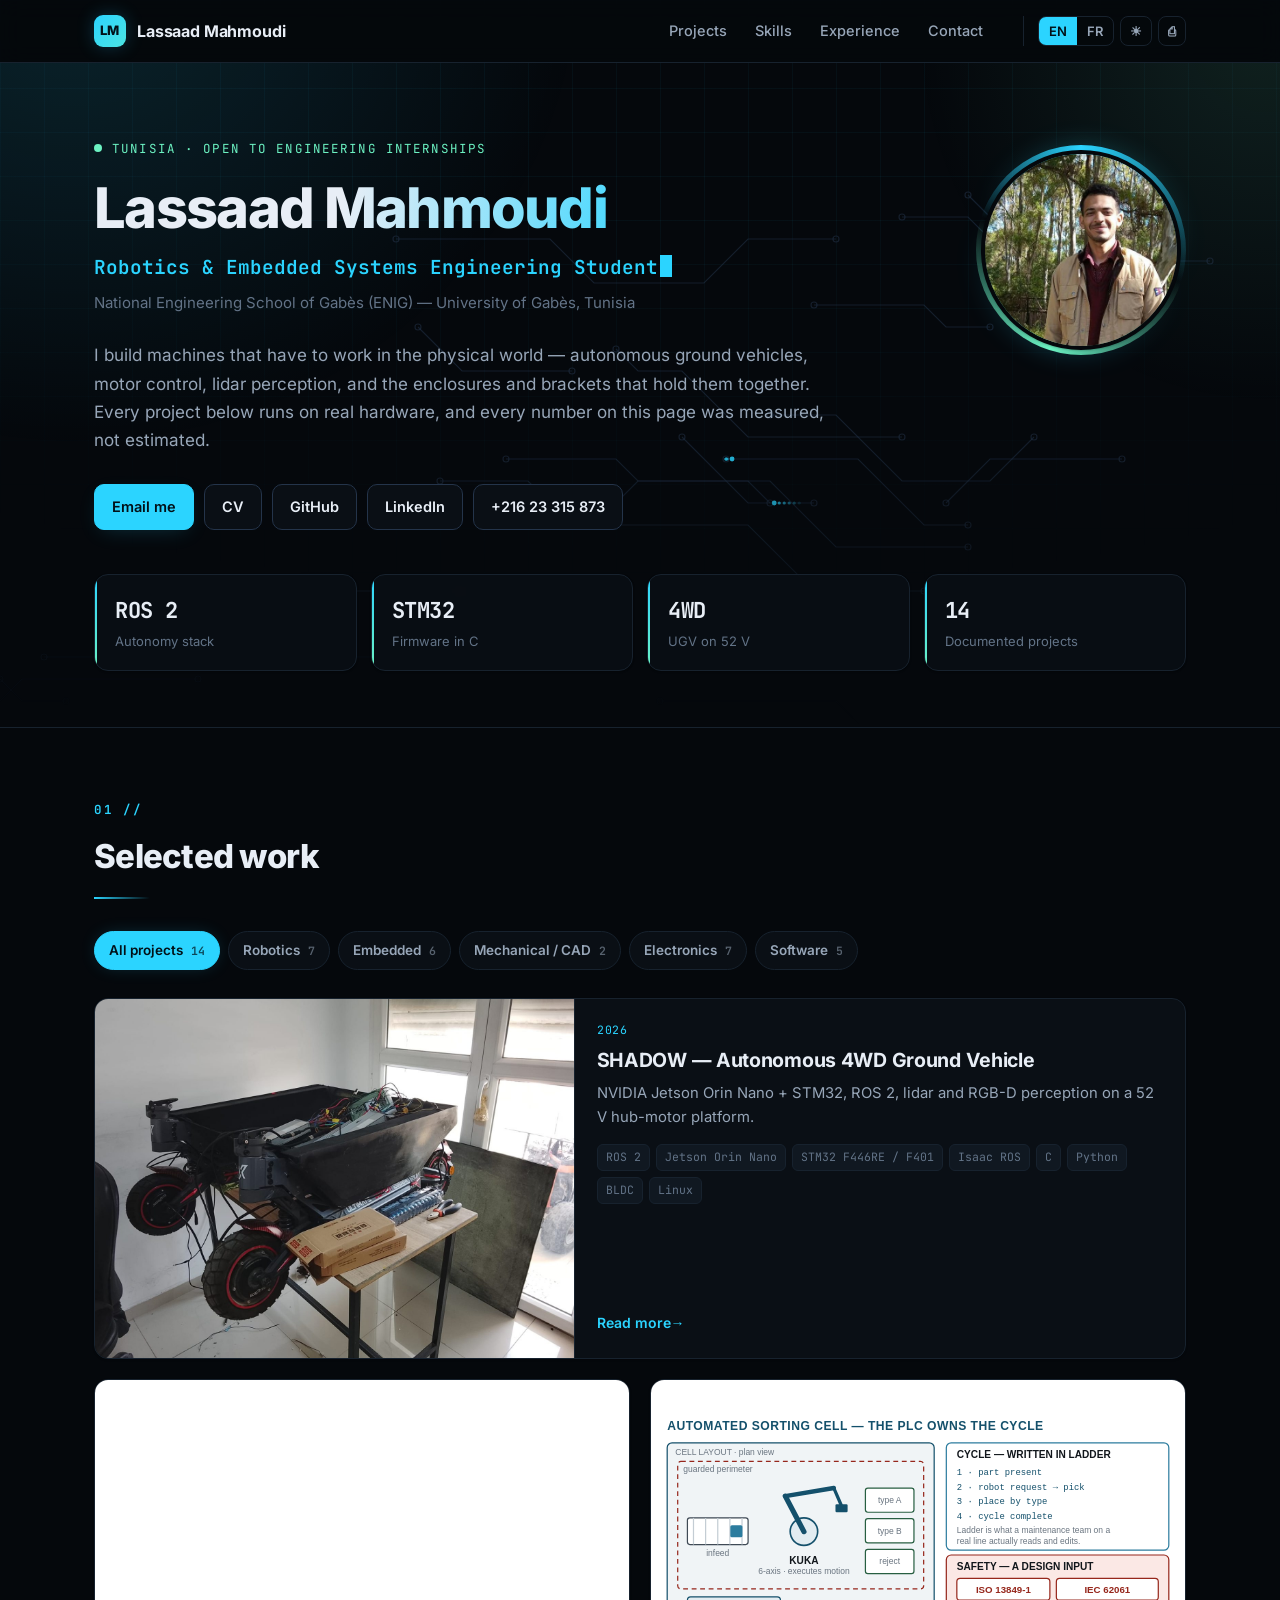
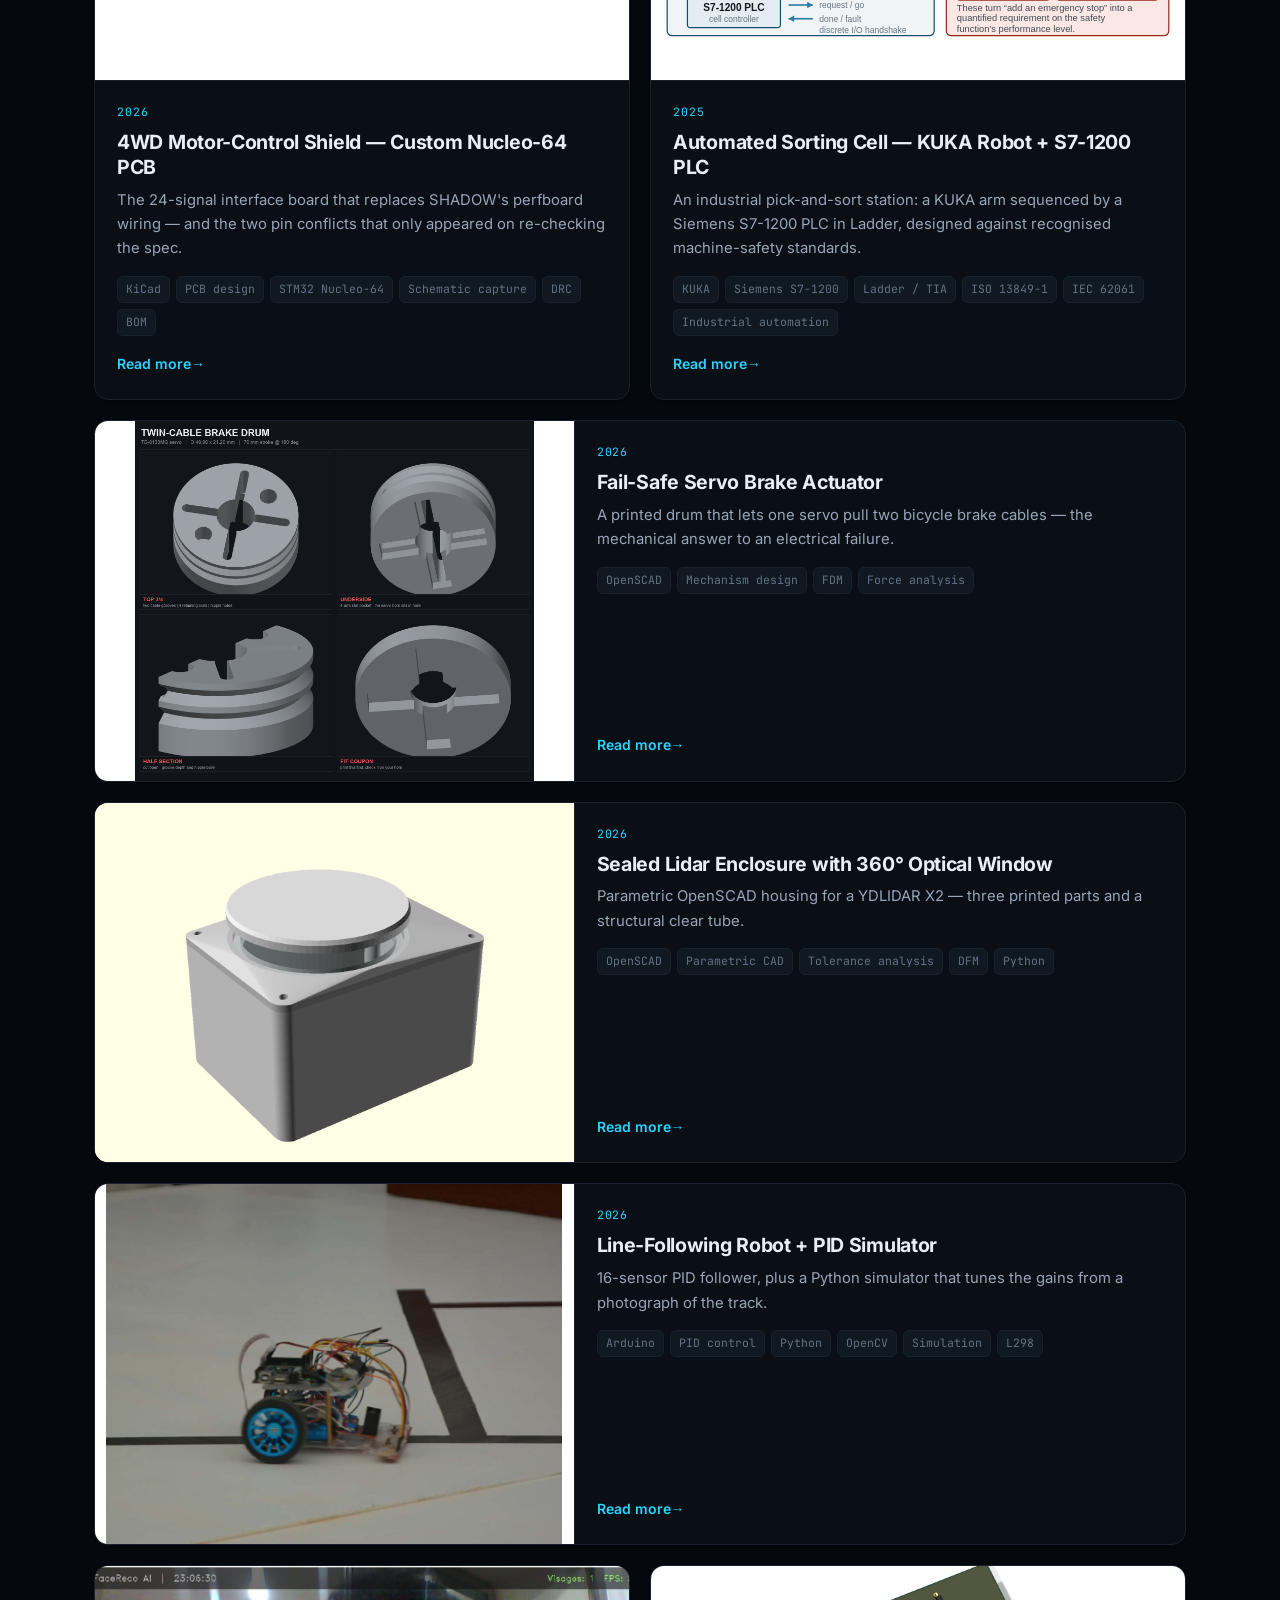
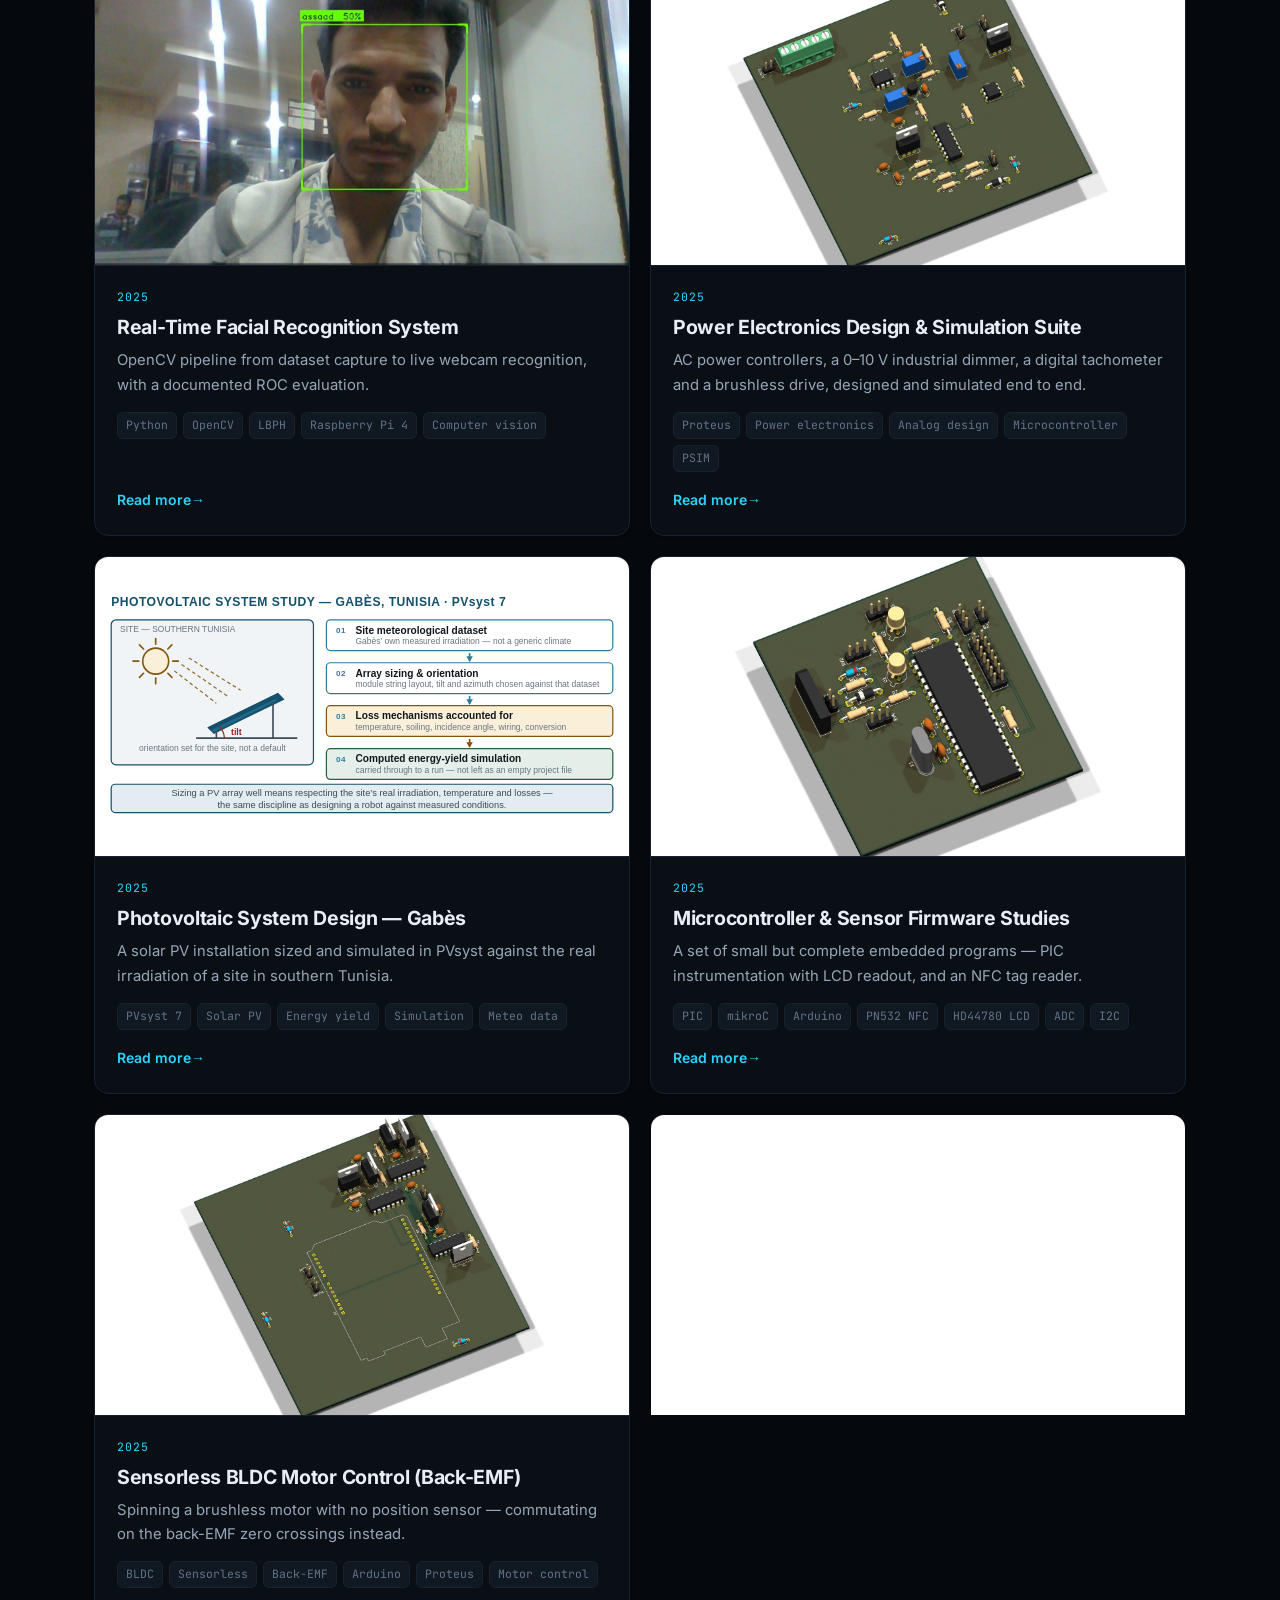
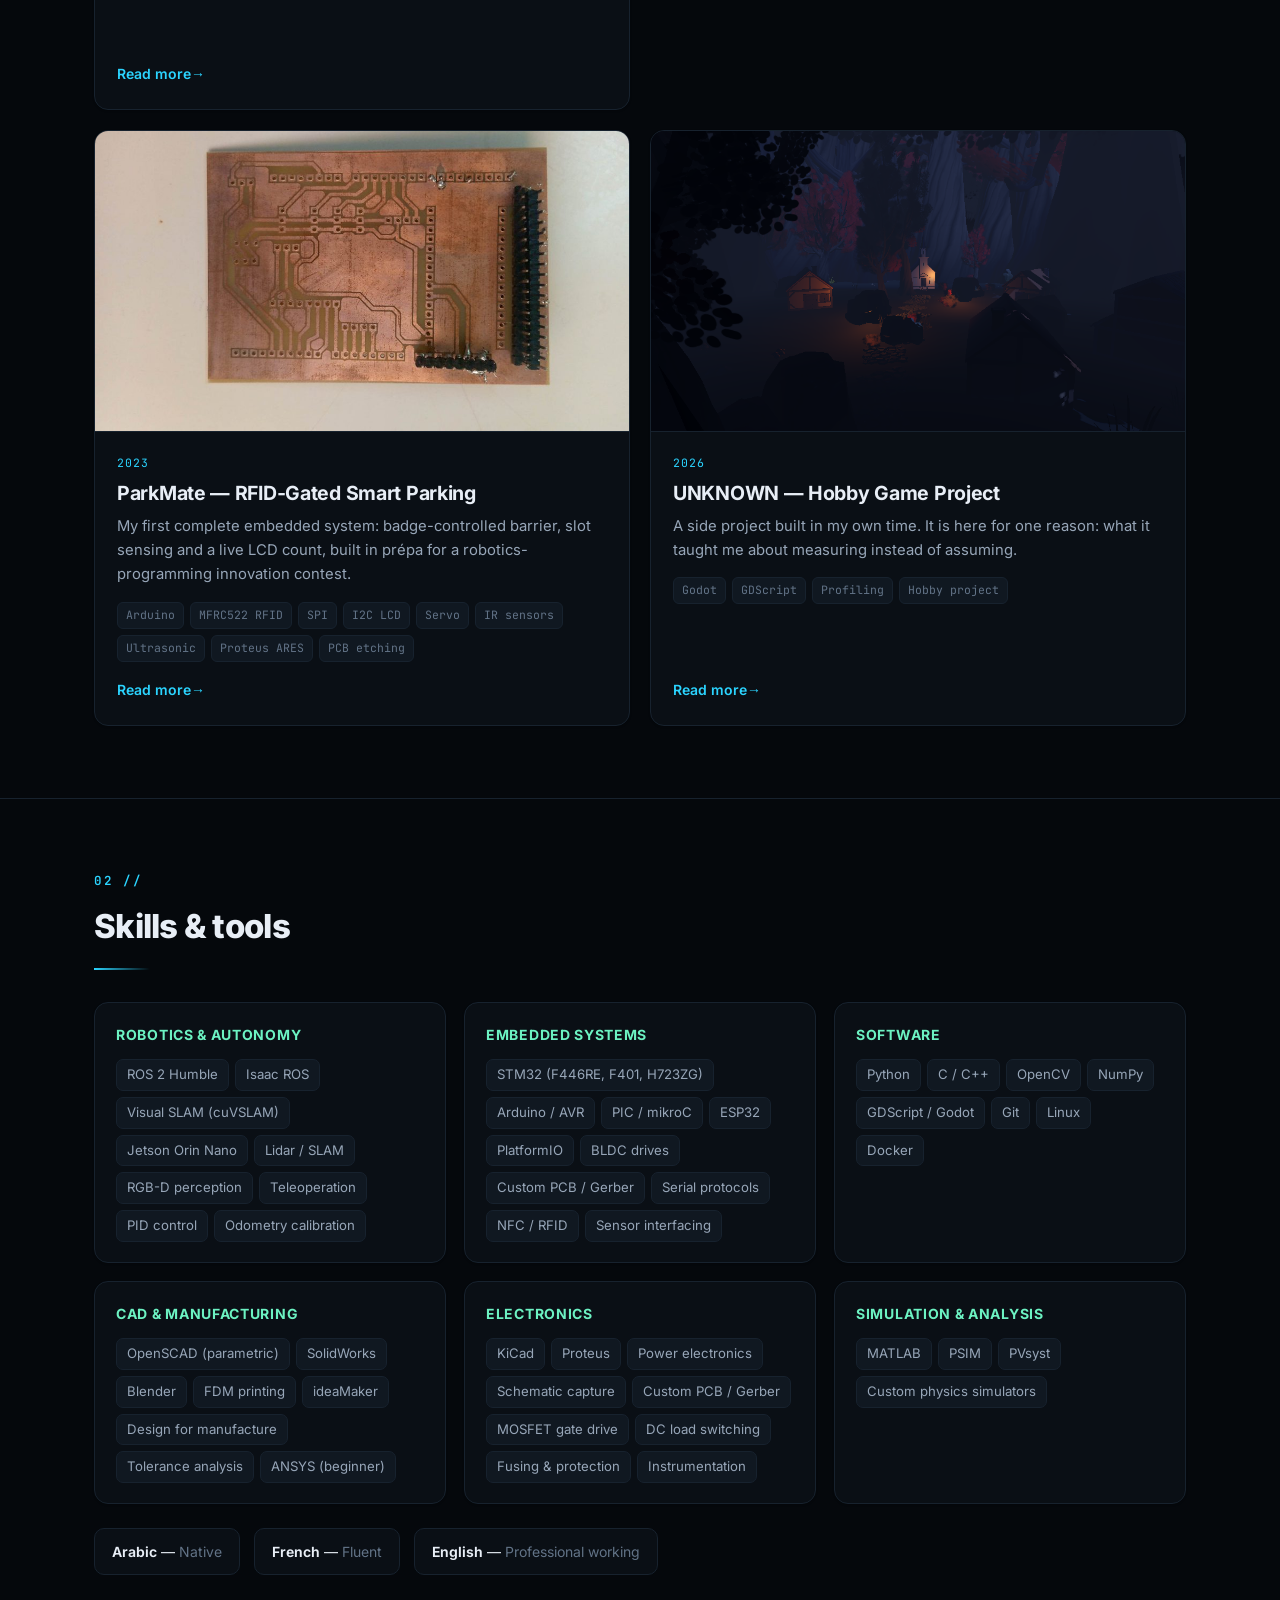
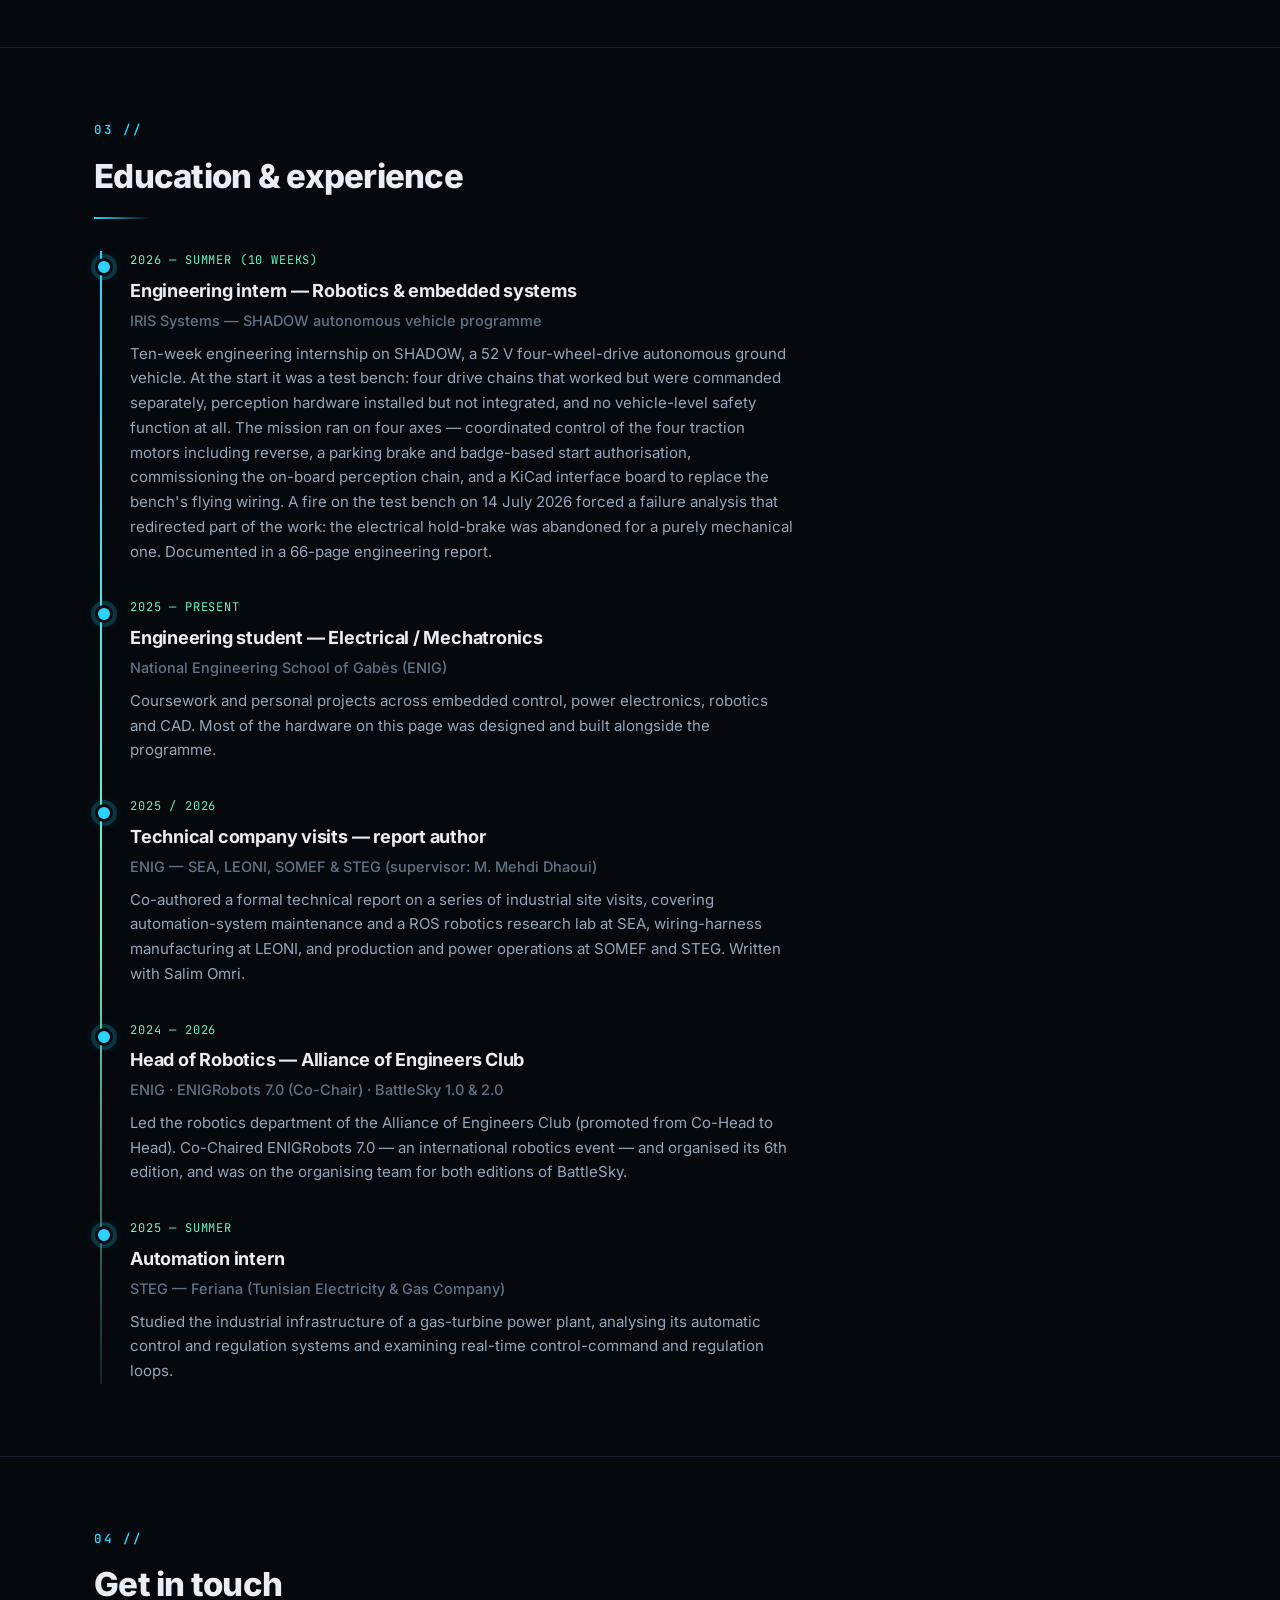
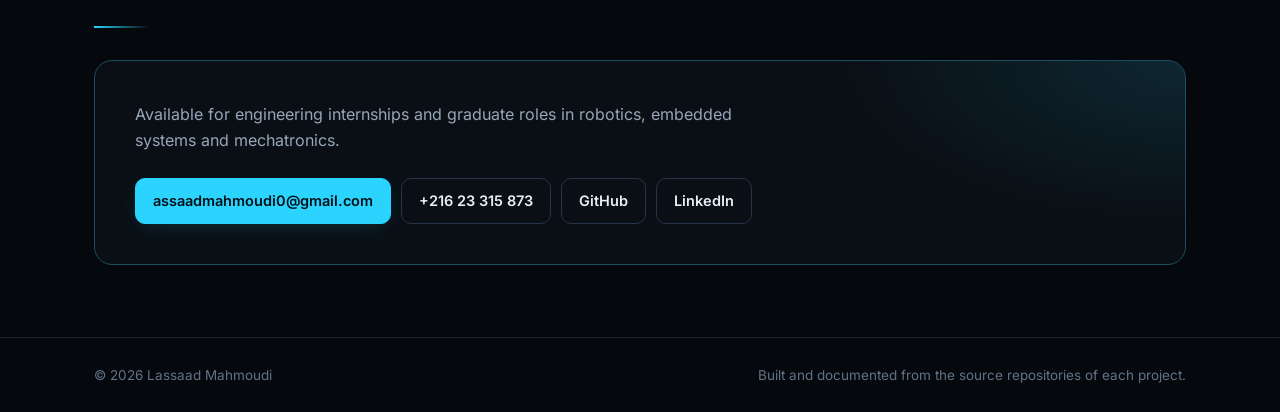
==== commit 189a168a: "Dark tech redesign with motion; shield marked as KiCad; fix LinkedIn URL - New dark palette, bluepri" ====
--- a/index.html
+++ b/index.html
@@ -4,17 +4,18 @@
 <meta charset="utf-8">
 <meta name="viewport" content="width=device-width, initial-scale=1">
 <title>Lassaad Mahmoudi — Robotics &amp; Embedded Systems Engineering Student</title>
-<meta name="description" content="Engineering portfolio of Lassaad Mahmoudi — autonomous ground vehicles, motor control, embedded firmware, custom PCBs and CAD. 19 documented projects, all built on real hardware.">
+<meta name="description" content="Engineering portfolio of Lassaad Mahmoudi — autonomous ground vehicles, motor control, embedded firmware, custom PCBs and CAD. 14 documented projects, all built on real hardware.">
 <meta name="author" content="Lassaad Mahmoudi">
-<meta name="theme-color" content="#0c0f13" media="(prefers-color-scheme: dark)">
+<meta name="theme-color" content="#05080c" media="(prefers-color-scheme: dark)">
 <meta name="theme-color" content="#f7f8fa" media="(prefers-color-scheme: light)">
 
 <!-- Link previews (LinkedIn, WhatsApp…). og:image must be an ABSOLUTE url to
-     resolve, so set og:url and og:image to the real domain once this is hosted. -->
+     resolve, hence the full https:// origin below. -->
 <meta property="og:type" content="profile">
+<meta property="og:url" content="https://assaadmh.github.io/">
 <meta property="og:title" content="Lassaad Mahmoudi — Robotics &amp; Embedded Systems Engineering Student">
-<meta property="og:description" content="Autonomous ground vehicles, motor control, embedded firmware, custom PCBs and CAD — 19 documented projects, all built on real hardware.">
-<meta property="og:image" content="assets/img/shadow-architecture.png">
+<meta property="og:description" content="Autonomous ground vehicles, motor control, embedded firmware, custom PCBs and CAD — 14 documented projects, all built on real hardware.">
+<meta property="og:image" content="https://assaadmh.github.io/assets/img/shadow-vehicle.jpg">
 <meta property="og:locale" content="en">
 <meta property="og:locale:alternate" content="fr">
 <meta name="twitter:card" content="summary_large_image">
@@ -22,7 +23,7 @@
 <link rel="preload" href="assets/fonts/jetbrains-mono-latin.woff2" as="font" type="font/woff2" crossorigin>
 <link rel="stylesheet" href="assets/fonts/fonts.css">
 <link rel="stylesheet" href="assets/css/style.css">
-<link rel="icon" href="data:image/svg+xml,<svg xmlns='http://www.w3.org/2000/svg' viewBox='0 0 100 100'><rect width='100' height='100' rx='22' fill='%234ea3ff'/><text x='50' y='68' font-size='46' font-family='monospace' font-weight='bold' text-anchor='middle' fill='%2306121e'>LM</text></svg>">
+<link rel="icon" href="data:image/svg+xml,<svg xmlns='http://www.w3.org/2000/svg' viewBox='0 0 100 100'><rect width='100' height='100' rx='22' fill='%232bd4ff'/><text x='50' y='68' font-size='46' font-family='monospace' font-weight='bold' text-anchor='middle' fill='%2306121e'>LM</text></svg>">
 </head>
 <body>
 
@@ -49,11 +50,13 @@
       <button type="button" id="print-btn" title="Print / PDF">⎙</button>
     </div>
   </div>
+  <div class="progress" id="progress" aria-hidden="true"></div>
 </header>
 
 <main id="top">
 
   <div class="hero">
+    <canvas class="hero-fx" id="hero-fx" aria-hidden="true"></canvas>
     <div class="wrap">
       <div class="hero-top">
         <div class="hero-intro">
--- a/assets/css/style.css
+++ b/assets/css/style.css
@@ -3,17 +3,20 @@
    ========================================================================== */
 
 :root {
-  --bg:        #0c0f13;
-  --bg-2:      #12161c;
-  --bg-3:      #171d25;
-  --line:      #232c37;
-  --line-2:    #2e3946;
-  --text:      #e6ebf2;
-  --text-2:    #9aa7b8;
-  --text-3:    #6b7a8d;
-  --accent:    #4ea3ff;
-  --accent-2:  #7ee0c0;
+  --bg:        #05080c;
+  --bg-2:      #0a0f15;
+  --bg-3:      #101821;
+  --line:      #17222e;
+  --line-2:    #24344a;
+  --text:      #e8eef6;
+  --text-2:    #97a6b8;
+  --text-3:    #627387;
+  --accent:    #2bd4ff;
+  --accent-2:  #6cf2c2;
   --warn:      #ffb454;
+  --ink-on-accent: #021118;
+  --grid:      rgba(43, 212, 255, .045);
+  --glow:      rgba(43, 212, 255, .22);
 
   --shadow-1:  0 1px 2px rgba(0,0,0,.20);
   --shadow-2:  0 14px 32px -14px rgba(0,0,0,.62);
@@ -33,8 +36,11 @@
   --text:   #141a21;
   --text-2: #4d5a69;
   --text-3: #77848f;
-  --accent: #0b63c5;
-  --accent-2: #0d7f66;
+  --accent: #0a74a8;
+  --accent-2: #0b7f62;
+  --grid:   rgba(10, 116, 168, .06);
+  --glow:   rgba(10, 116, 168, .16);
+  --ink-on-accent: #ffffff;
   --shadow-1: 0 1px 2px rgba(16,32,52,.07);
   --shadow-2: 0 14px 30px -16px rgba(16,32,52,.28);
 }
@@ -90,7 +96,7 @@
   display: grid; place-items: center;
   border-radius: 9px;
   background: linear-gradient(135deg, var(--accent), var(--accent-2));
-  color: #06121e; font-size: 13px; font-weight: 800; letter-spacing: 0.02em;
+  color: var(--ink-on-accent); font-size: 13px; font-weight: 800; letter-spacing: 0.02em;
 }
 nav.main { margin-left: auto; display: flex; align-items: center; gap: 4px; }
 nav.main a {
@@ -112,8 +118,8 @@
 .ctrl button:hover { color: var(--text); border-color: var(--line-2); background: var(--bg-3); }
 .langbtn { display: flex; border: 1px solid var(--line); border-radius: 8px; overflow: hidden; }
 .langbtn button { border: 0; border-radius: 0; padding: 5px 10px; }
-.langbtn button[aria-pressed="true"] { background: var(--accent); color: #06121e; }
-.langbtn button[aria-pressed="true"]:hover { background: var(--accent); color: #06121e; }
+.langbtn button[aria-pressed="true"] { background: var(--accent); color: var(--ink-on-accent); }
+.langbtn button[aria-pressed="true"]:hover { background: var(--accent); color: var(--ink-on-accent); }
 
 /* ---------- hero --------------------------------------------------------- */
 
@@ -166,7 +172,7 @@
   border: 1px solid var(--line-2); color: var(--text); background: var(--bg-2);
 }
 .btn:hover { text-decoration: none; border-color: var(--accent); }
-.btn.primary { background: var(--accent); border-color: var(--accent); color: #06121e; }
+.btn.primary { background: var(--accent); border-color: var(--accent); color: var(--ink-on-accent); }
 .btn.primary:hover { filter: brightness(1.1); }
 
 .stats { display: grid; grid-template-columns: repeat(4, minmax(0,1fr)); gap: 14px; }
@@ -201,7 +207,7 @@
 }
 .filters button:hover { color: var(--text); border-color: var(--line-2); }
 .filters button[aria-pressed="true"] {
-  background: var(--accent); border-color: var(--accent); color: #06121e;
+  background: var(--accent); border-color: var(--accent); color: var(--ink-on-accent);
 }
 .filters button .n {
   margin-left: 8px; font-family: var(--mono);
@@ -211,7 +217,7 @@
 
 /* ---------- project cards ------------------------------------------------ */
 
-.grid { display: grid; grid-template-columns: repeat(2, minmax(0,1fr)); gap: 20px; }
+.grid { display: grid; grid-template-columns: repeat(2, minmax(0,1fr)); gap: 20px; grid-auto-flow: row dense; }
 
 .card {
   background: var(--bg-2); border: 1px solid var(--line);
@@ -398,7 +404,7 @@
 .skip {
   position: fixed; top: 12px; left: 50%; z-index: 100;
   transform: translateX(-50%) translateY(-250%);
-  background: var(--accent); color: #06121e;
+  background: var(--accent); color: var(--ink-on-accent);
   font-size: 14px; font-weight: 700;
   padding: 11px 20px; border-radius: 10px;
   box-shadow: var(--shadow-2);
@@ -417,6 +423,170 @@
   }
   .card:hover { transform: none; }
 }
+
+/* ---------- tech layer: grid, glow, motion ------------------------------- */
+
+/* Blueprint grid behind everything, fading out towards the bottom of the
+   viewport so it never competes with body text. */
+body::before {
+  content: ""; position: fixed; inset: 0; z-index: -1; pointer-events: none;
+  background-image:
+    linear-gradient(var(--grid) 1px, transparent 1px),
+    linear-gradient(90deg, var(--grid) 1px, transparent 1px);
+  background-size: 44px 44px;
+  -webkit-mask-image: radial-gradient(120% 80% at 50% 0%, #000 30%, transparent 85%);
+          mask-image: radial-gradient(120% 80% at 50% 0%, #000 30%, transparent 85%);
+}
+section, footer.site { background: transparent; }
+
+/* scroll progress, drawn along the bottom edge of the sticky header */
+.progress {
+  position: absolute; left: 0; right: 0; bottom: -1px; height: 2px;
+  background: linear-gradient(90deg, var(--accent), var(--accent-2));
+  transform-origin: 0 50%; transform: scaleX(0);
+  box-shadow: 0 0 10px var(--glow);
+}
+
+nav.main a { position: relative; }
+nav.main a.active { color: var(--text); }
+nav.main a::after {
+  content: ""; position: absolute; left: 12px; right: 12px; bottom: 2px; height: 2px;
+  border-radius: 2px; background: var(--accent);
+  transform: scaleX(0); transition: transform .25s ease;
+}
+nav.main a.active::after { transform: scaleX(1); }
+
+.brand .mark {
+  background-size: 200% 200%;
+  animation: mark-shift 6s ease-in-out infinite;
+  box-shadow: 0 0 18px var(--glow);
+}
+@keyframes mark-shift { 0%,100% { background-position: 0% 50%; } 50% { background-position: 100% 50%; } }
+
+/* hero: animated circuit traces on a canvas, fading out at the bottom */
+.hero-fx {
+  position: absolute; inset: 0; width: 100%; height: 100%; pointer-events: none;
+  -webkit-mask-image: linear-gradient(180deg, #000 0%, #000 55%, transparent 100%);
+          mask-image: linear-gradient(180deg, #000 0%, #000 55%, transparent 100%);
+  opacity: .9;
+}
+.hero h1 {
+  background: linear-gradient(100deg, var(--text) 30%, var(--accent) 70%, var(--accent-2));
+  -webkit-background-clip: text; background-clip: text;
+  -webkit-text-fill-color: transparent;
+}
+.hero .eyebrow::before {
+  content: ""; display: inline-block; width: 8px; height: 8px; margin-right: 10px;
+  border-radius: 50%; background: var(--accent-2); vertical-align: 1px;
+  box-shadow: 0 0 0 0 var(--accent-2);
+  animation: ping 2.2s ease-out infinite;
+}
+@keyframes ping {
+  0%   { box-shadow: 0 0 0 0 color-mix(in srgb, var(--accent-2) 60%, transparent); }
+  100% { box-shadow: 0 0 0 10px transparent; }
+}
+.hero .role .typed { font-family: var(--mono); font-weight: 600; font-size: .92em; color: var(--accent); }
+.hero .role .caret {
+  display: inline-block; width: .55em; height: 1.05em; margin-left: 2px;
+  vertical-align: -3px; background: var(--accent);
+  animation: blink 1s steps(1) infinite;
+}
+@keyframes blink { 50% { opacity: 0; } }
+.sr { position: absolute; width: 1px; height: 1px; overflow: hidden; clip: rect(0 0 0 0); white-space: nowrap; }
+
+/* portrait: a slowly rotating conic ring */
+.hero-portrait { position: relative; padding: 5px; border-radius: 50%; }
+.hero-portrait:not(:empty)::before {
+  content: ""; position: absolute; inset: 0; border-radius: 50%;
+  background: conic-gradient(from 0deg, var(--accent), transparent 30%, var(--accent-2) 55%, transparent 80%, var(--accent));
+  animation: spin 9s linear infinite;
+  filter: drop-shadow(0 0 12px var(--glow));
+}
+.hero-portrait img { position: relative; outline: 0; border: 4px solid var(--bg); }
+@keyframes spin { to { transform: rotate(360deg); } }
+
+.btn { transition: border-color .2s ease, box-shadow .2s ease, transform .2s ease, filter .2s ease; }
+.btn:hover { box-shadow: 0 0 0 1px var(--accent), 0 8px 24px -10px var(--glow); transform: translateY(-1px); }
+.btn.primary { box-shadow: 0 6px 22px -8px var(--glow); }
+
+.stat {
+  position: relative; overflow: hidden;
+  background: color-mix(in srgb, var(--bg-2) 82%, transparent);
+  backdrop-filter: blur(6px);
+}
+.stat::before {
+  content: ""; position: absolute; left: 0; top: 0; bottom: 0; width: 2px;
+  background: linear-gradient(180deg, var(--accent), var(--accent-2));
+}
+.stat .v { color: var(--text); }
+
+/* numbered section headers: "01 // Projects" */
+main { counter-reset: sec; }
+section { counter-increment: sec; }
+.sec-head h2::before {
+  content: counter(sec, decimal-leading-zero) " //";
+  display: block; margin-bottom: 8px;
+  font-family: var(--mono); font-size: 12.5px; font-weight: 600;
+  letter-spacing: .14em; color: var(--accent);
+}
+.sec-head h2::after {
+  content: ""; display: block; width: 56px; height: 2px; margin-top: 14px;
+  background: linear-gradient(90deg, var(--accent), transparent);
+}
+
+/* cards: a glow that follows the cursor (--mx/--my set from main.js) */
+.card { position: relative; isolation: isolate; }
+.card::after {
+  content: ""; position: absolute; inset: 0; z-index: 2; pointer-events: none;
+  border-radius: inherit; opacity: 0; transition: opacity .25s ease;
+  background: radial-gradient(420px circle at var(--mx, 50%) var(--my, 0%), var(--glow), transparent 45%);
+  mix-blend-mode: screen;
+}
+html[data-theme="light"] .card::after { mix-blend-mode: multiply; opacity: 0; }
+.card:hover::after { opacity: .55; }
+html[data-theme="light"] .card:hover::after { opacity: .35; }
+.card:hover {
+  border-color: color-mix(in srgb, var(--accent) 45%, var(--line-2));
+  box-shadow: var(--shadow-2), 0 0 0 1px color-mix(in srgb, var(--accent) 20%, transparent), 0 18px 50px -24px var(--glow);
+}
+.card .shot img { transition: transform .5s cubic-bezier(.2,.7,.2,1); }
+.card:hover .shot img { transform: scale(1.035); }
+.card .yr { color: var(--accent); }
+.tags span { transition: border-color .2s ease, color .2s ease; }
+.card:hover .tags span { border-color: var(--line-2); color: var(--text-2); }
+.card .toggle::after { content: " →"; display: inline-block; transition: transform .2s ease; }
+.card .toggle:hover::after { transform: translateX(3px); }
+.card .toggle[aria-expanded="true"]::after { content: " ↑"; }
+
+.filters button { transition: background .2s ease, border-color .2s ease, color .2s ease, box-shadow .2s ease; }
+.filters button[aria-pressed="true"] { box-shadow: 0 0 18px -4px var(--glow); }
+
+.skillcard, .langrow div, .contact-box { transition: border-color .2s ease, transform .2s ease; }
+.skillcard:hover { border-color: color-mix(in srgb, var(--accent) 40%, var(--line)); transform: translateY(-2px); }
+.skillcard li { transition: color .2s ease, border-color .2s ease; }
+.skillcard li:hover { color: var(--text); border-color: var(--accent); }
+
+.timeline { border-left-color: transparent; position: relative; }
+.timeline::before {
+  content: ""; position: absolute; left: -2px; top: 0; bottom: 0; width: 2px;
+  background: linear-gradient(180deg, var(--accent), var(--accent-2) 60%, var(--line));
+}
+.tl-item::before { box-shadow: 0 0 0 4px color-mix(in srgb, var(--accent) 18%, transparent), 0 0 14px var(--glow); }
+
+.contact-box { border-color: color-mix(in srgb, var(--accent) 25%, var(--line)); }
+
+/* scroll reveal: only armed once main.js has added .fx to <html>, so the
+   page is fully visible without JavaScript and in print */
+.fx .reveal {
+  opacity: 0; transform: translateY(18px);
+  transition: opacity .6s ease, transform .6s cubic-bezier(.2,.7,.2,1);
+  transition-delay: var(--d, 0ms);
+}
+.fx .reveal.in { opacity: 1; transform: none; }
+.fx .card.reveal.in { transition: opacity .6s ease, transform .6s cubic-bezier(.2,.7,.2,1), border-color .18s ease, box-shadow .18s ease; transition-delay: var(--d, 0ms), var(--d, 0ms), 0ms, 0ms; }
+.fx .card.reveal.in:hover { transform: translateY(-4px); transition-delay: 0ms; }
+.card.pop { animation: pop .45s cubic-bezier(.2,.7,.2,1) both; }
+@keyframes pop { from { opacity: 0; transform: translateY(10px) scale(.985); } to { opacity: 1; transform: none; } }
 
 /* ---------- responsive --------------------------------------------------- */
 
@@ -478,4 +648,7 @@
   .hero-top { flex-direction: row; align-items: flex-start; gap: 20px; }
   .hero-portrait { margin: 0; }
   .hero-portrait img { width: 108px; height: 108px; outline: 0; border: 1px solid #aaa; }
-}
+  .hero-fx, .progress, body::before, .card::after, .hero-portrait::before, .hero .role .caret { display: none !important; }
+  .hero h1 { background: none; -webkit-text-fill-color: currentColor; color: #000; }
+  .reveal { opacity: 1 !important; transform: none !important; }
+}
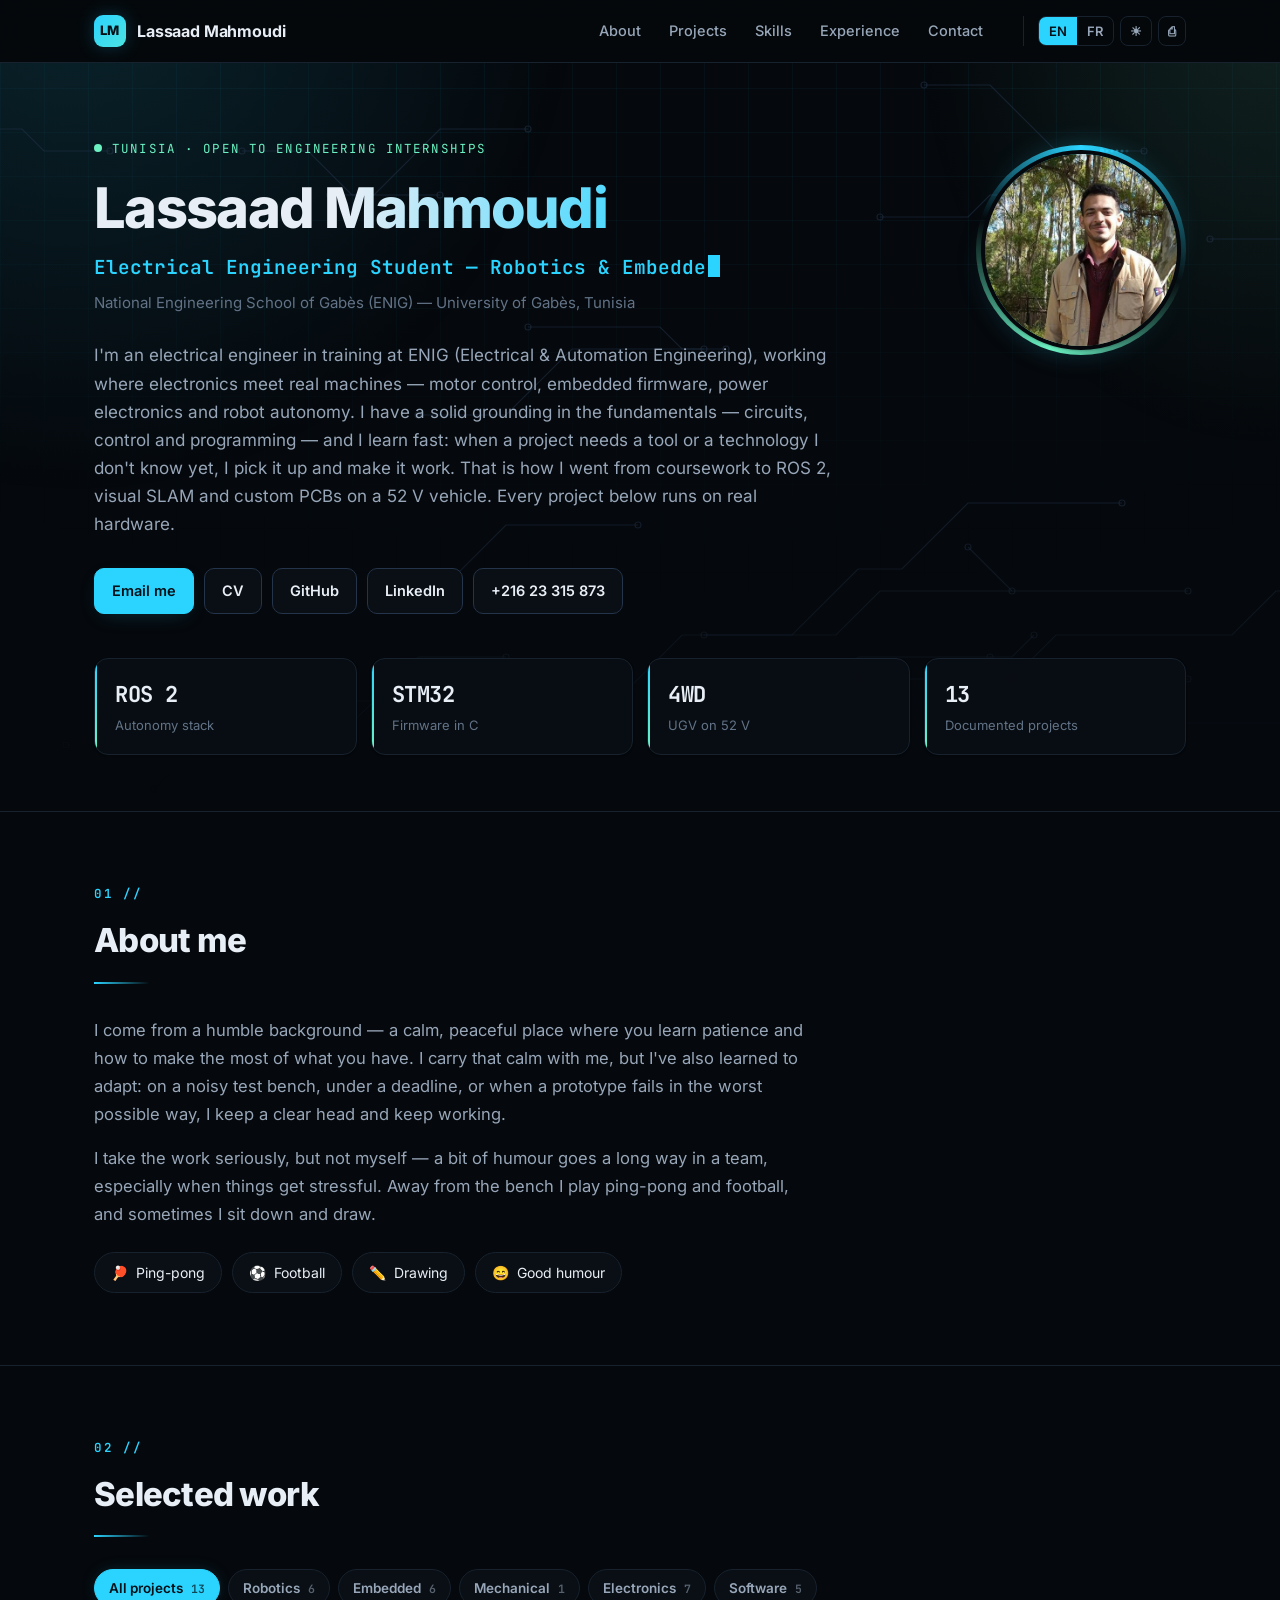
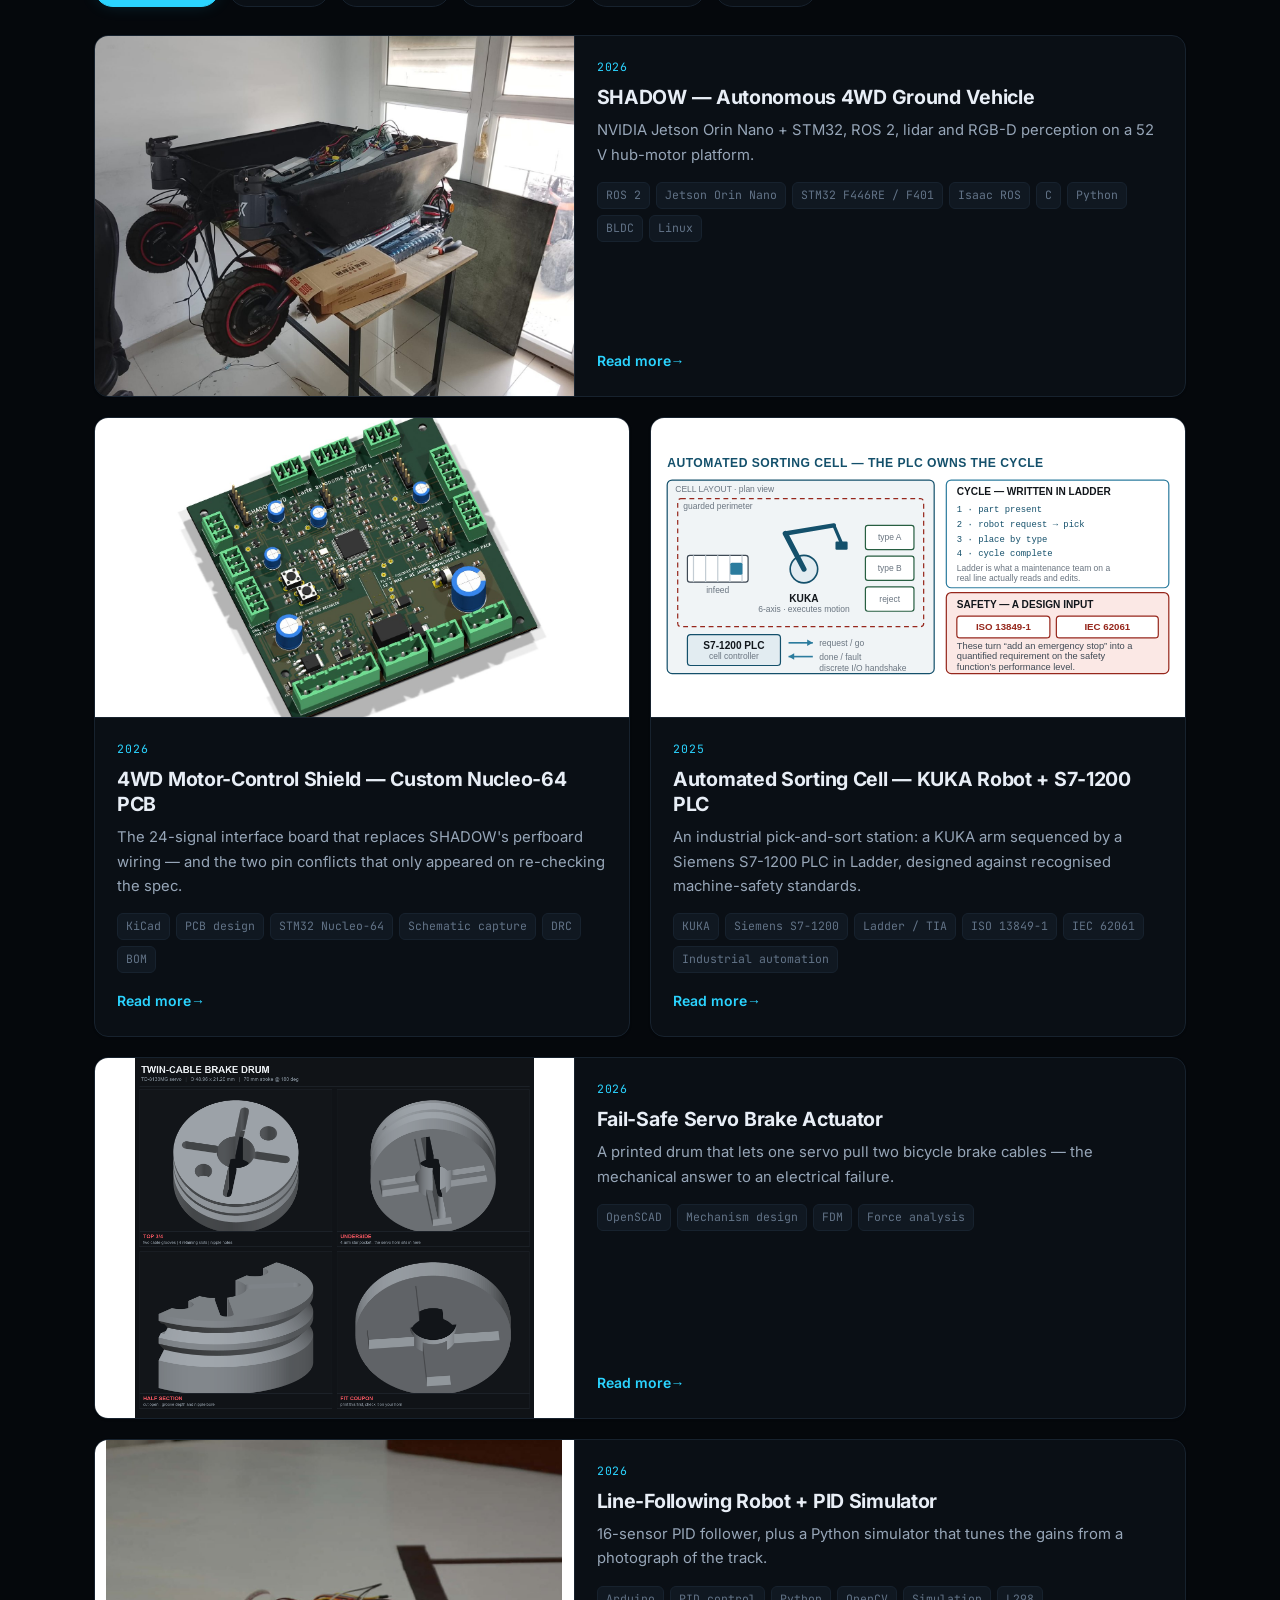
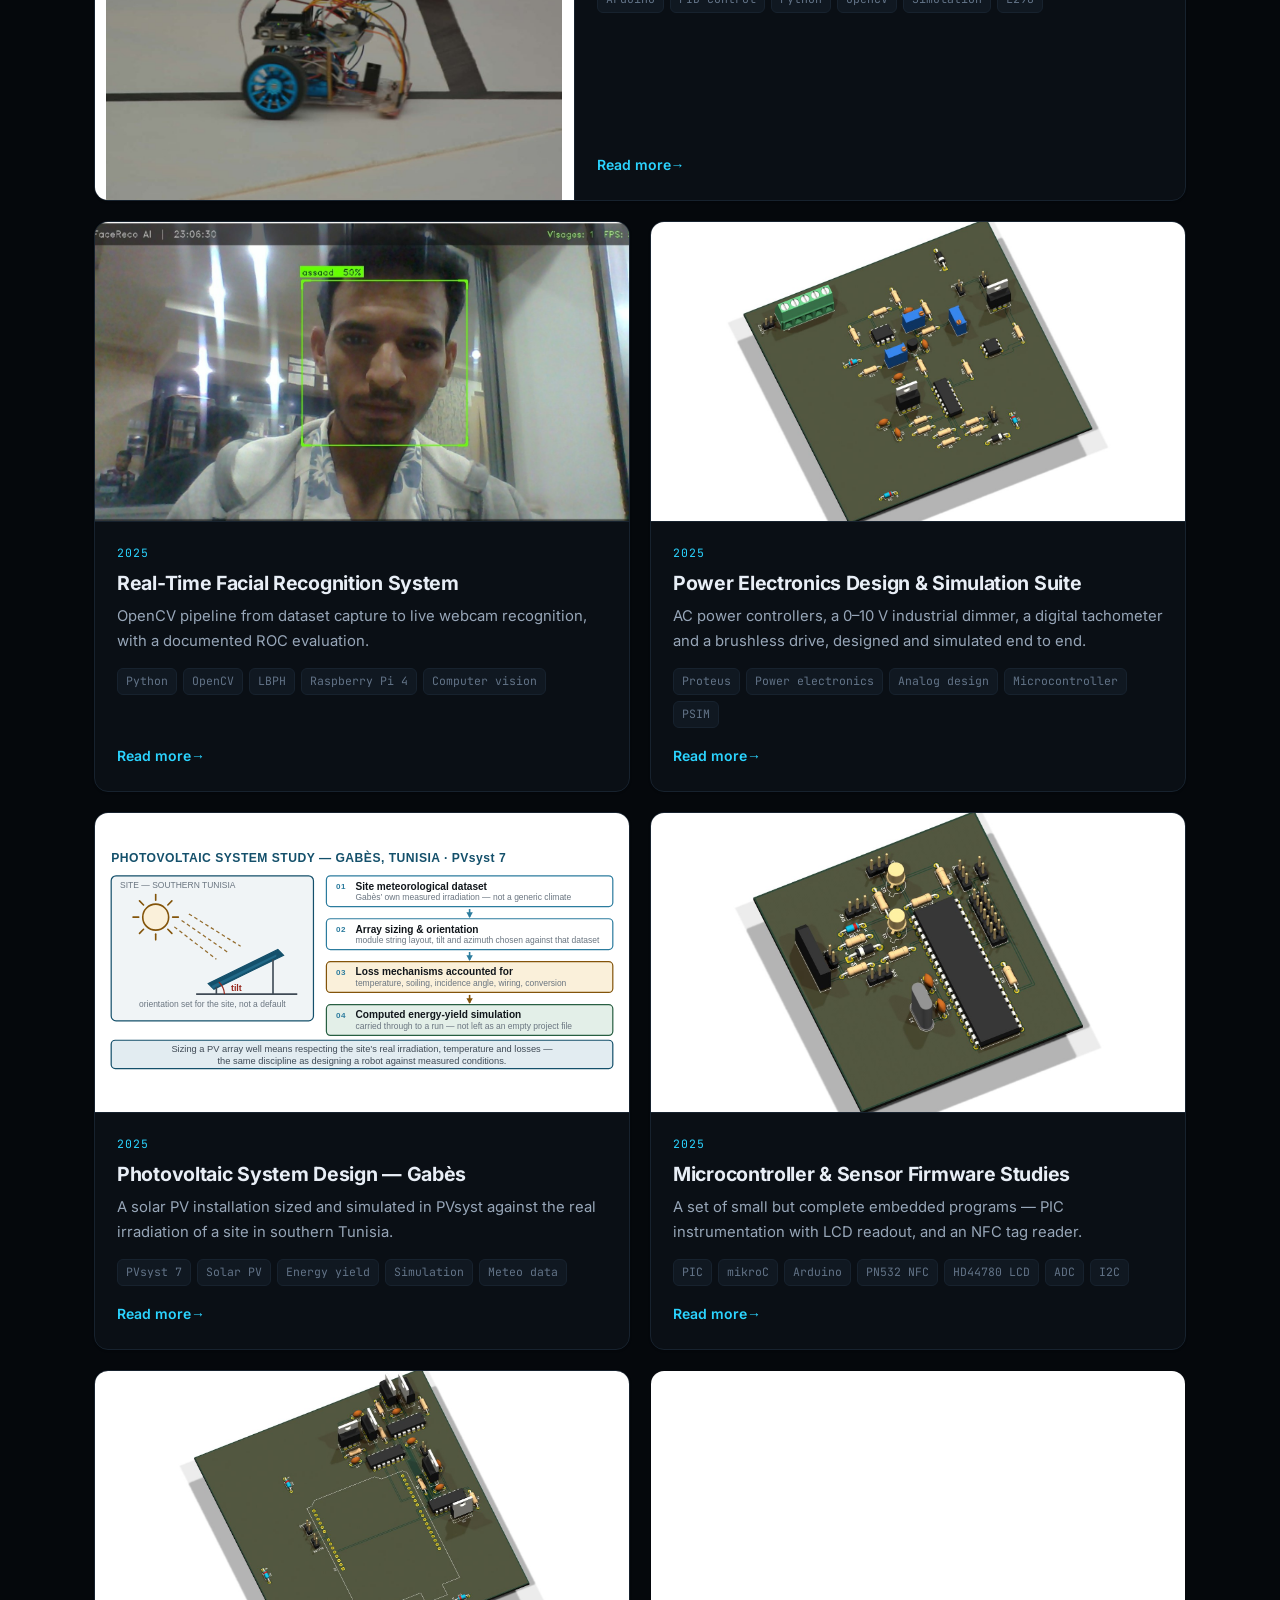
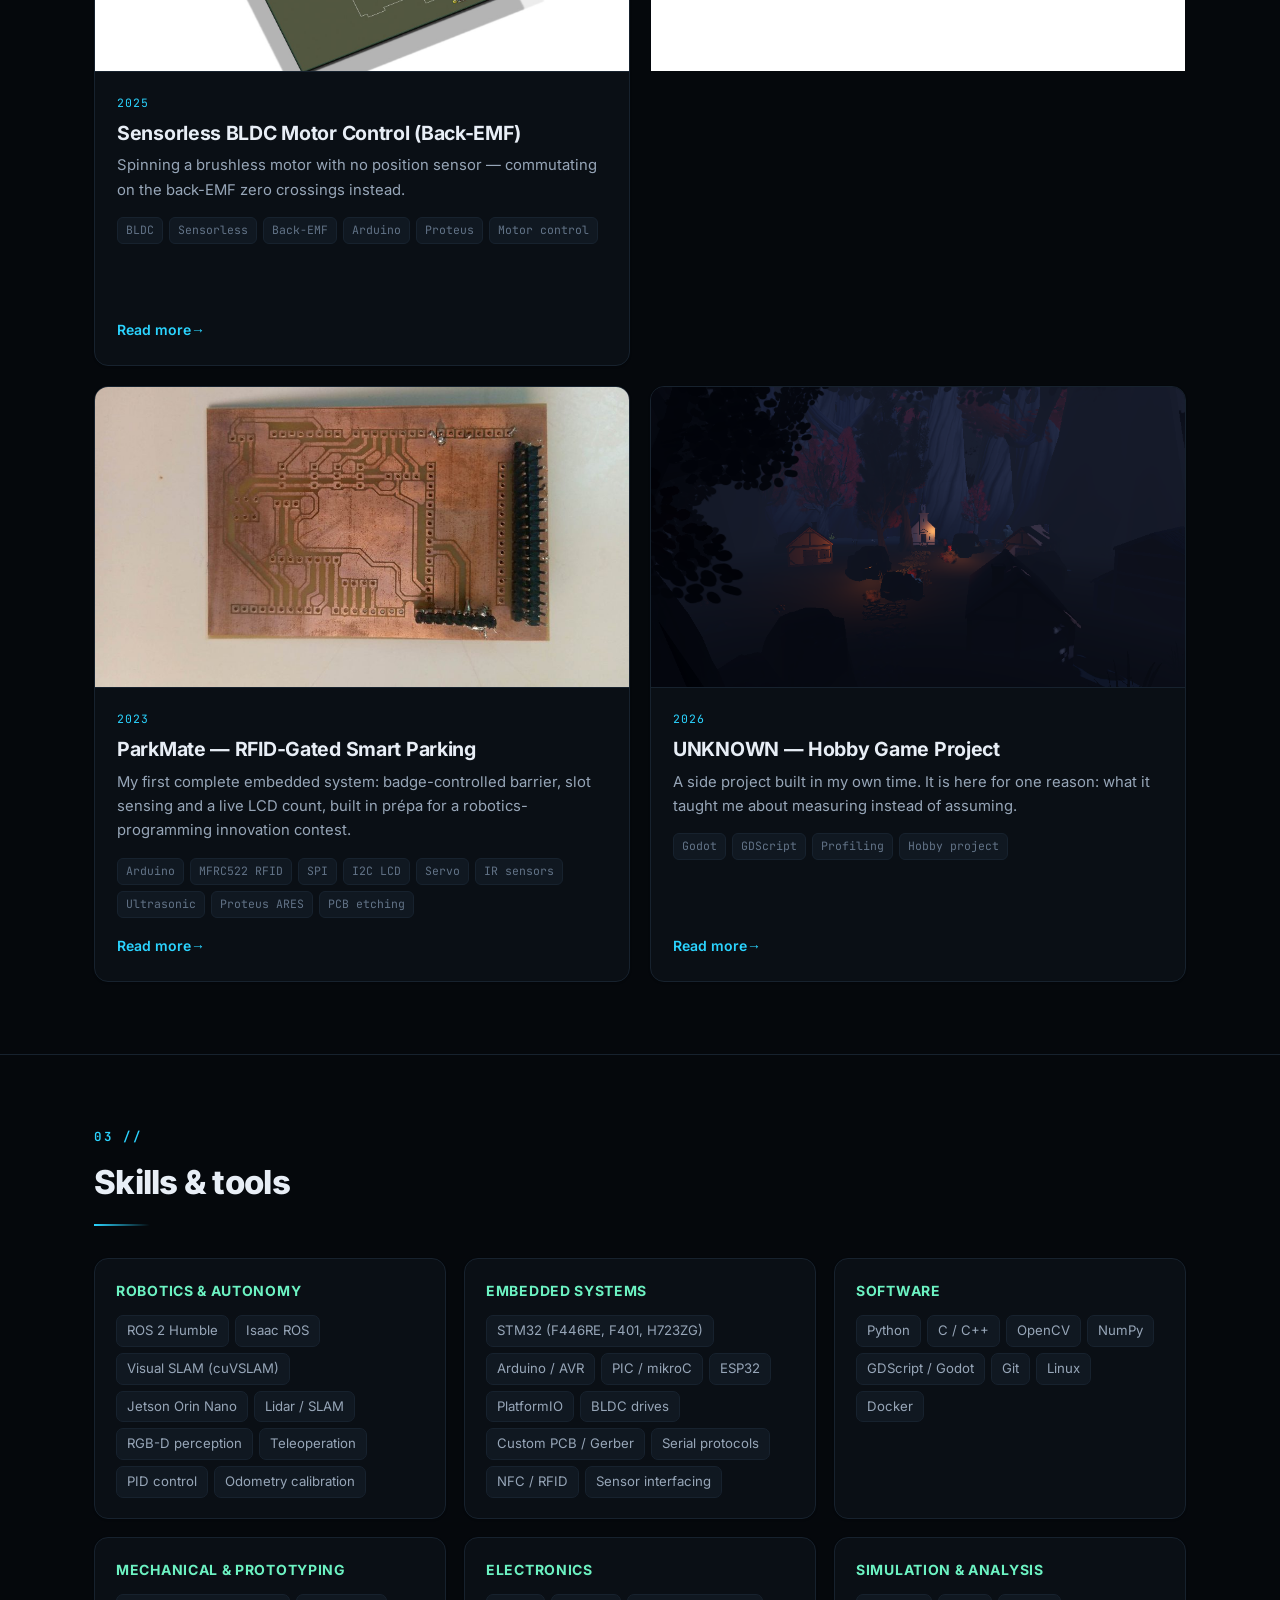
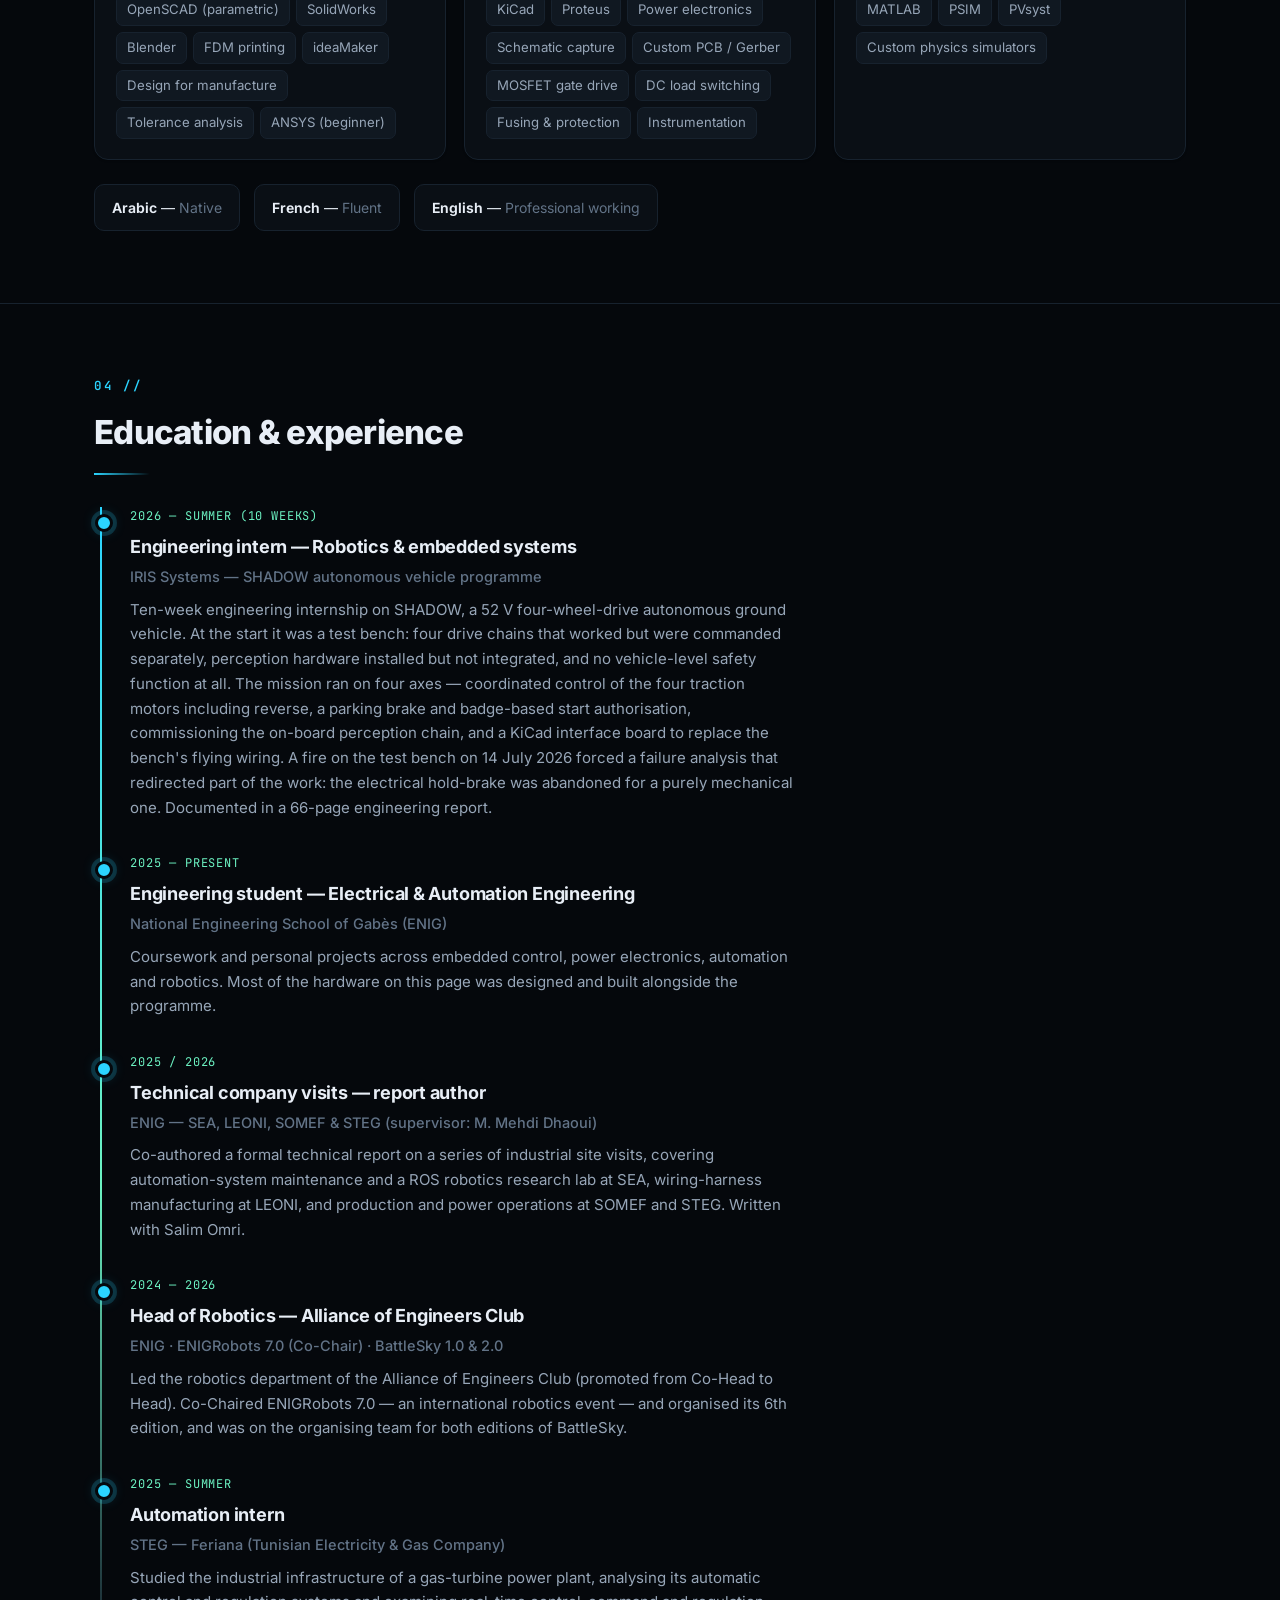
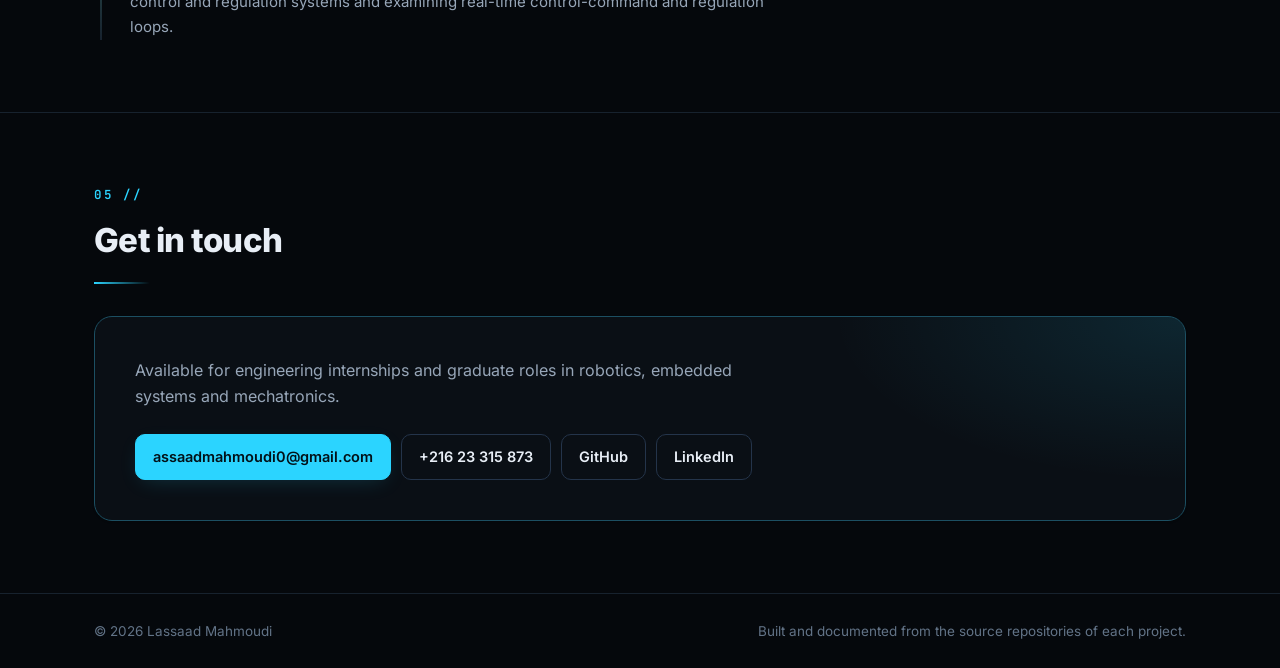
==== commit fad40a0f: "Add About me section, drop lidar box project, reframe profile as electrical engineering" ====
--- a/index.html
+++ b/index.html
@@ -4,7 +4,7 @@
 <meta charset="utf-8">
 <meta name="viewport" content="width=device-width, initial-scale=1">
 <title>Lassaad Mahmoudi — Robotics &amp; Embedded Systems Engineering Student</title>
-<meta name="description" content="Engineering portfolio of Lassaad Mahmoudi — autonomous ground vehicles, motor control, embedded firmware, custom PCBs and CAD. 14 documented projects, all built on real hardware.">
+<meta name="description" content="Engineering portfolio of Lassaad Mahmoudi — autonomous ground vehicles, motor control, embedded firmware, power electronics and custom PCBs. 13 documented projects, all built on real hardware.">
 <meta name="author" content="Lassaad Mahmoudi">
 <meta name="theme-color" content="#05080c" media="(prefers-color-scheme: dark)">
 <meta name="theme-color" content="#f7f8fa" media="(prefers-color-scheme: light)">
@@ -14,7 +14,7 @@
 <meta property="og:type" content="profile">
 <meta property="og:url" content="https://assaadmh.github.io/">
 <meta property="og:title" content="Lassaad Mahmoudi — Robotics &amp; Embedded Systems Engineering Student">
-<meta property="og:description" content="Autonomous ground vehicles, motor control, embedded firmware, custom PCBs and CAD — 14 documented projects, all built on real hardware.">
+<meta property="og:description" content="Autonomous ground vehicles, motor control, embedded firmware, power electronics and custom PCBs — 13 documented projects, all built on real hardware.">
 <meta property="og:image" content="https://assaadmh.github.io/assets/img/shadow-vehicle.jpg">
 <meta property="og:locale" content="en">
 <meta property="og:locale:alternate" content="fr">
@@ -36,6 +36,7 @@
       <span id="brand-name">Portfolio</span>
     </a>
     <nav class="main">
+      <a href="#about"    id="nav-about">About</a>
       <a href="#projects" id="nav-projects">Projects</a>
       <a href="#skills"   id="nav-skills">Skills</a>
       <a href="#exp"      id="nav-exp">Experience</a>
@@ -73,6 +74,14 @@
       <div class="stats" id="hero-stats"></div>
     </div>
   </div>
+
+  <section id="about">
+    <div class="wrap">
+      <div class="sec-head"><h2 id="sec-about-title"></h2></div>
+      <div class="about" id="about-text"></div>
+      <ul class="interests" id="about-interests"></ul>
+    </div>
+  </section>
 
   <section id="projects">
     <div class="wrap">
--- a/assets/css/style.css
+++ b/assets/css/style.css
@@ -348,6 +348,16 @@
 }
 .langrow strong { color: var(--text); font-weight: 650; }
 .langrow em { color: var(--text-3); font-style: normal; }
+
+/* ---------- about -------------------------------------------------------- */
+.about { max-width: 72ch; }
+.about p { margin: 0 0 16px; color: var(--text-2); font-size: 16.5px; line-height: 1.7; }
+.interests { list-style: none; margin: 24px 0 0; padding: 0; display: flex; flex-wrap: wrap; gap: 10px; }
+.interests li {
+  display: inline-flex; align-items: center; gap: 8px;
+  background: var(--bg-2); border: 1px solid var(--line);
+  border-radius: 999px; padding: 8px 16px; font-size: 14px; color: var(--text);
+}
 
 /* ---------- experience --------------------------------------------------- */
 
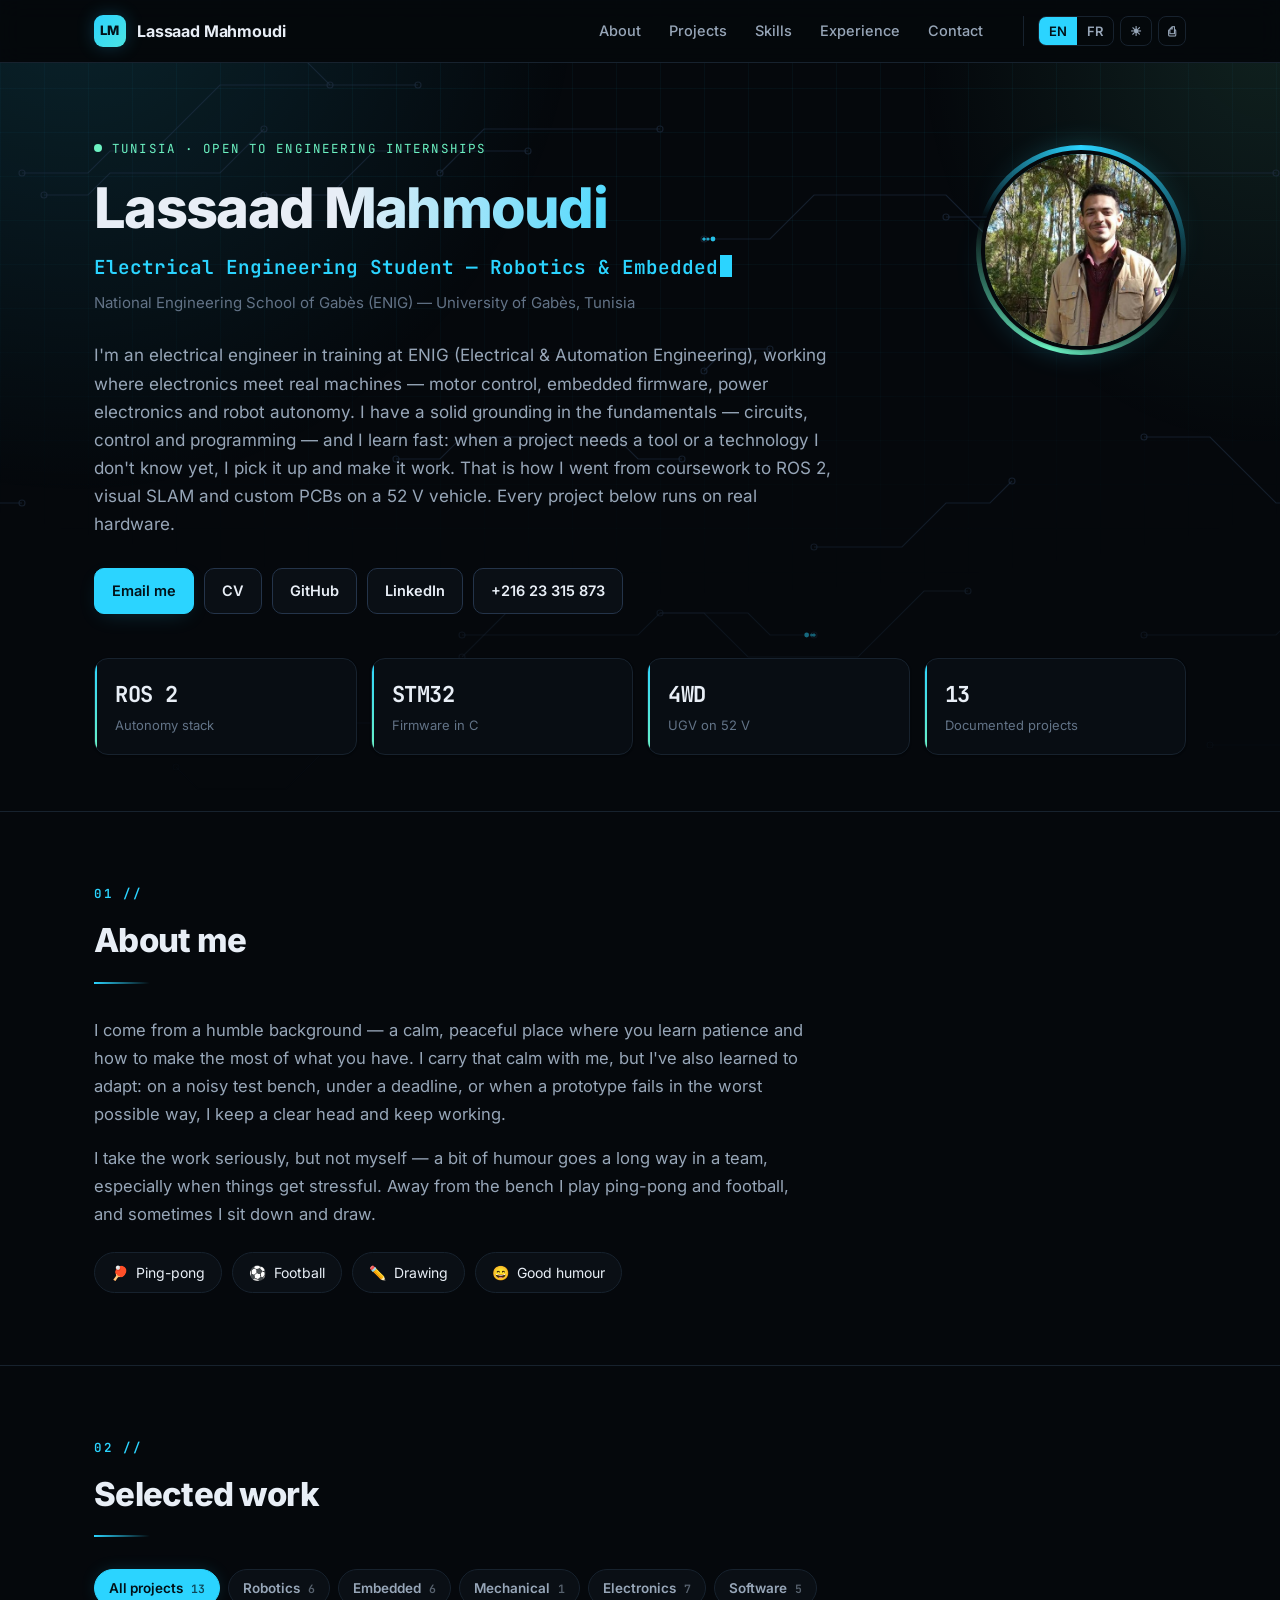
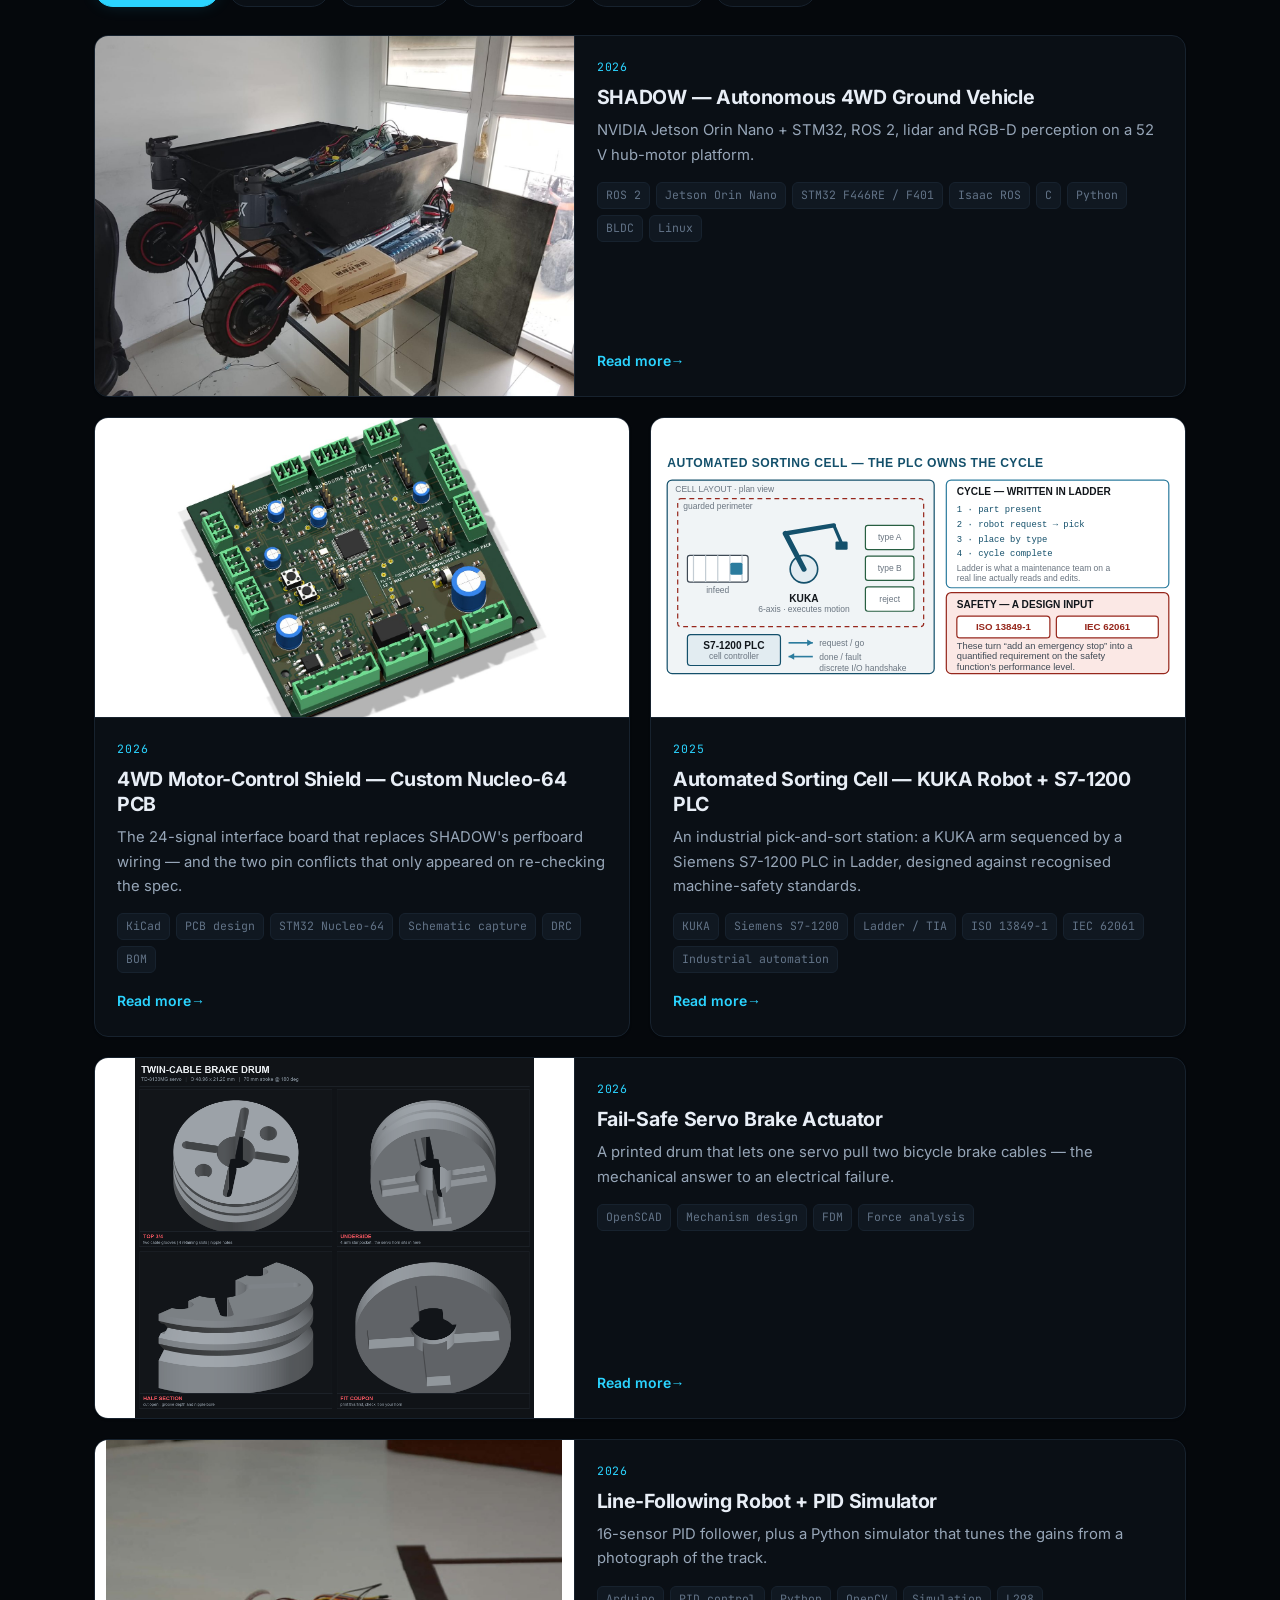
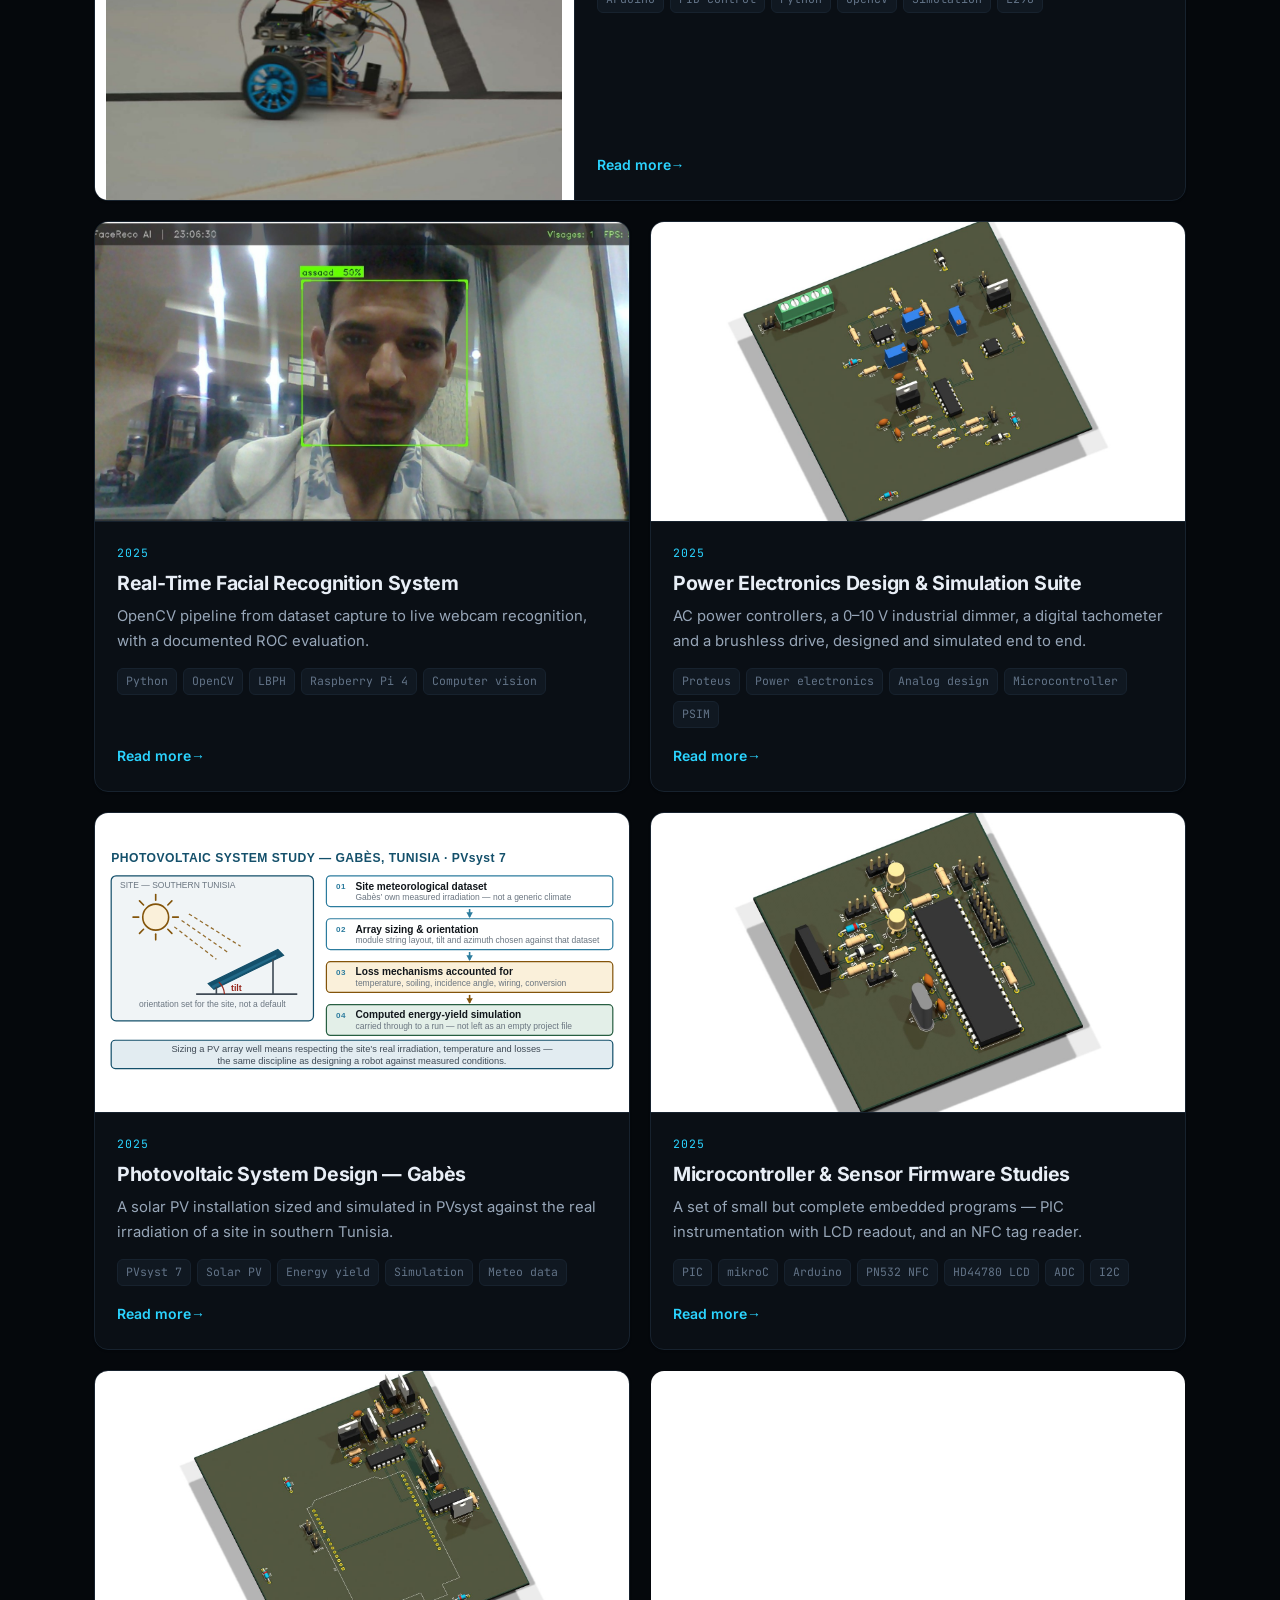
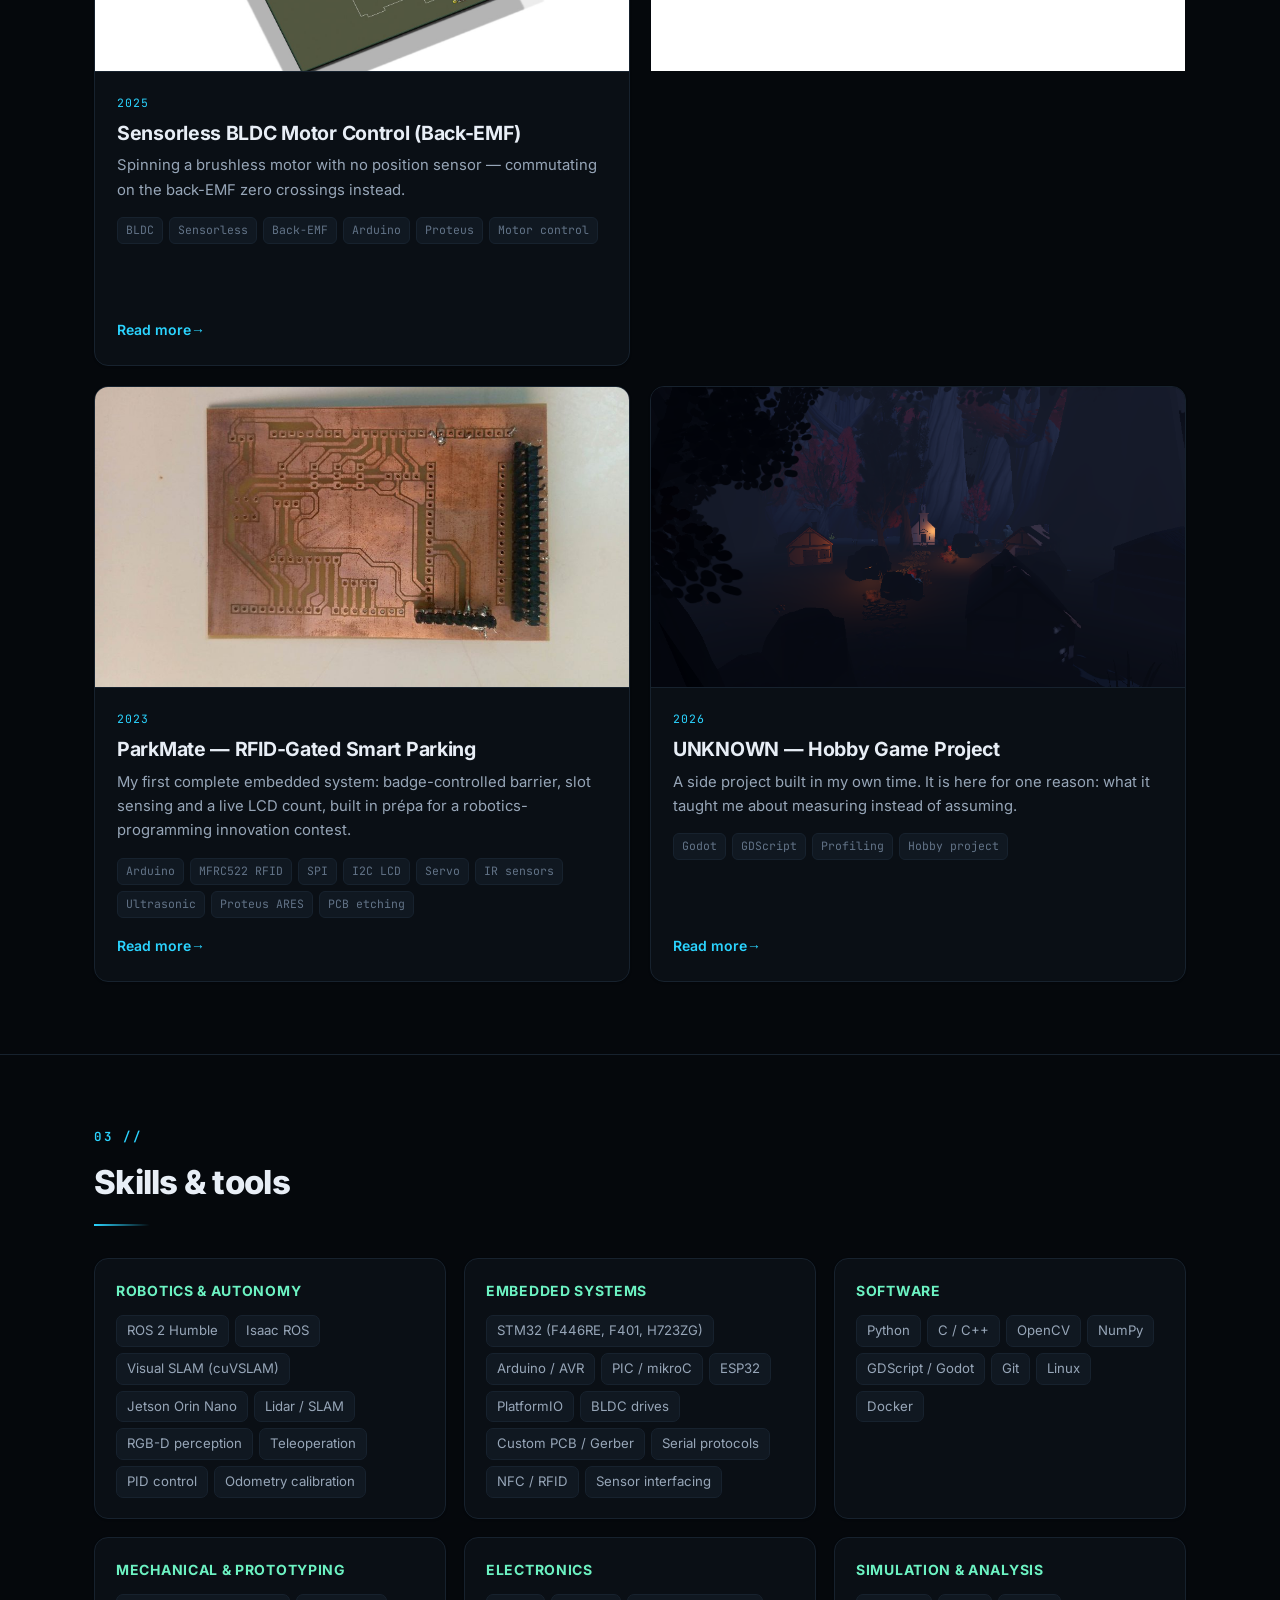
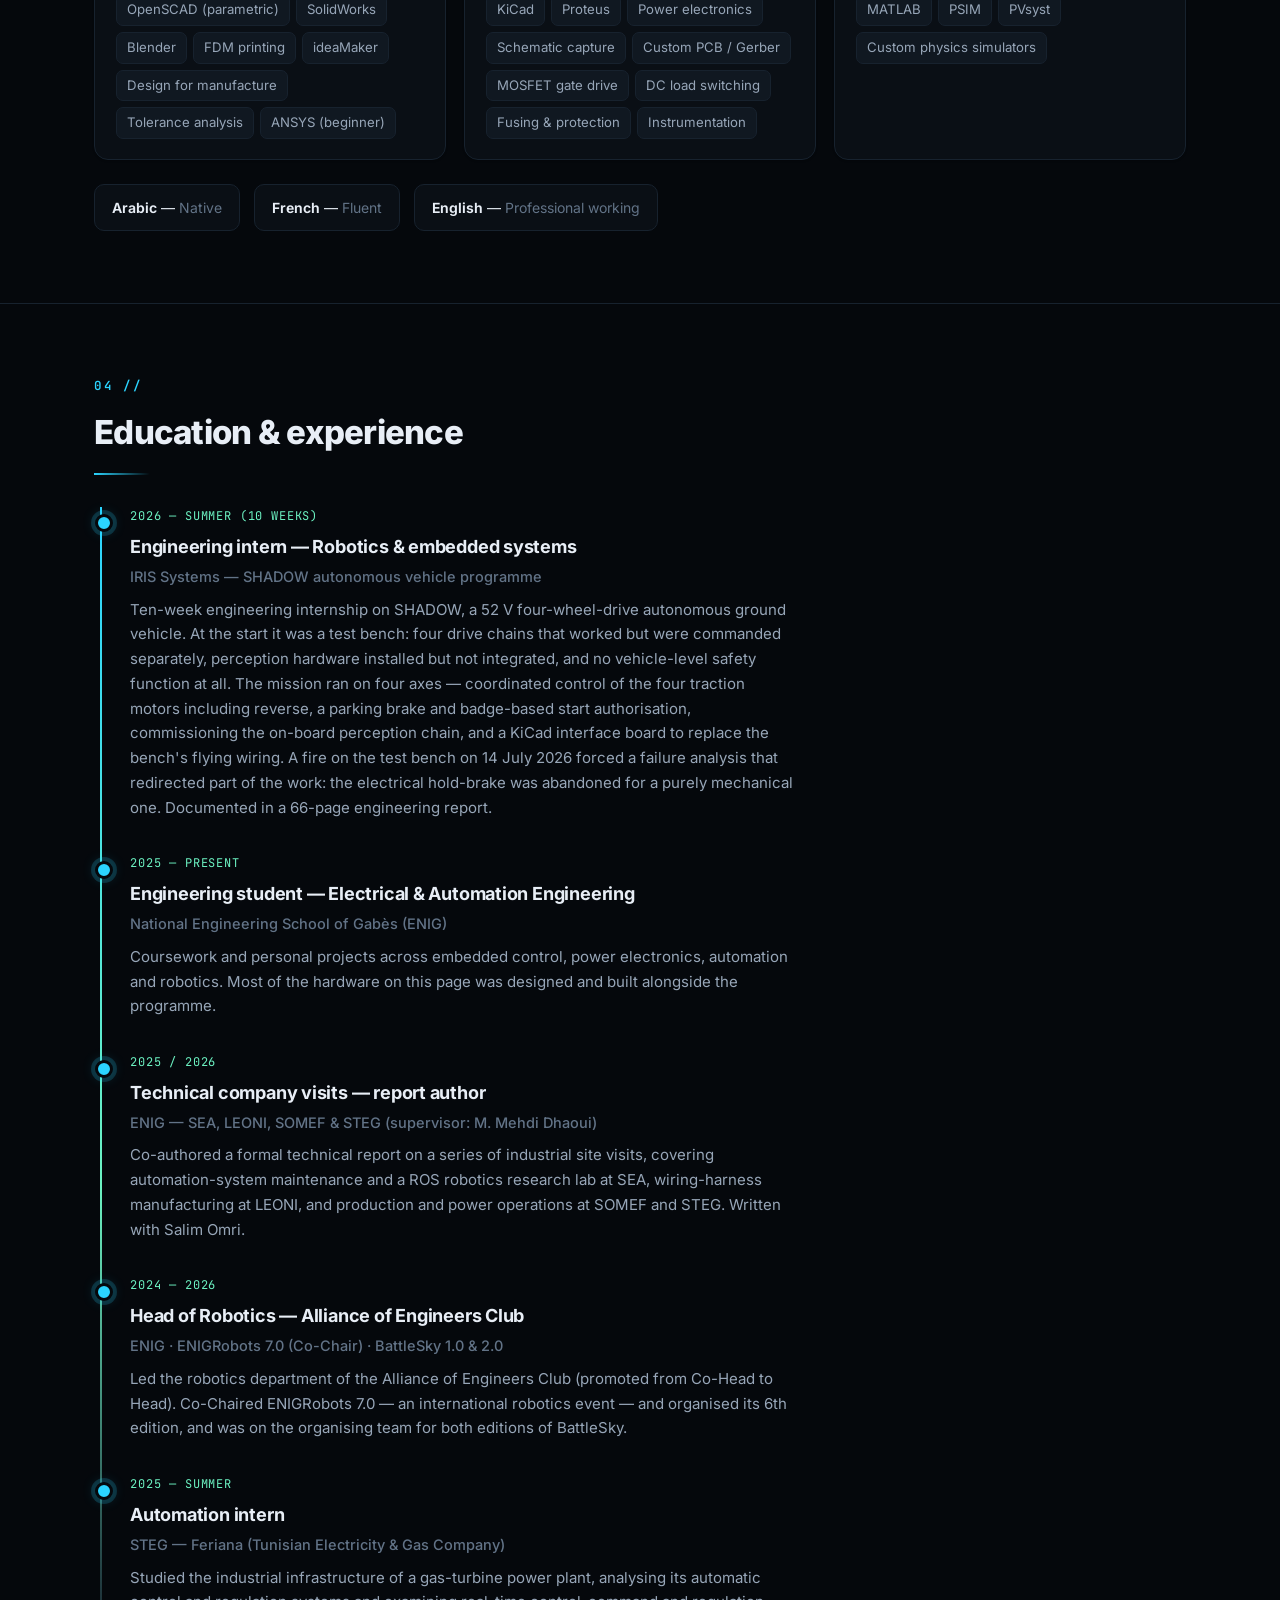
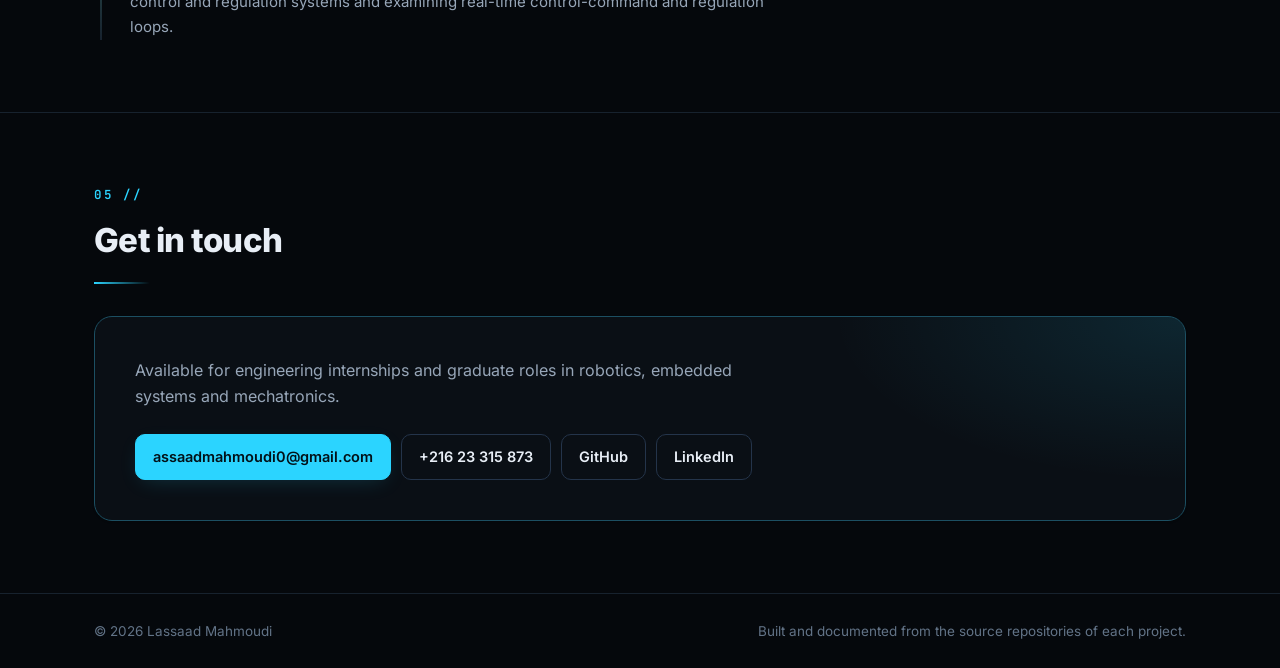
==== commit 08c20097: "Link preview: use a homepage screenshot (1200x630) instead of the vehicle photo" ====
--- a/index.html
+++ b/index.html
@@ -15,7 +15,9 @@
 <meta property="og:url" content="https://assaadmh.github.io/">
 <meta property="og:title" content="Lassaad Mahmoudi — Robotics &amp; Embedded Systems Engineering Student">
 <meta property="og:description" content="Autonomous ground vehicles, motor control, embedded firmware, power electronics and custom PCBs — 13 documented projects, all built on real hardware.">
-<meta property="og:image" content="https://assaadmh.github.io/assets/img/shadow-vehicle.jpg">
+<meta property="og:image" content="https://assaadmh.github.io/assets/img/og-preview.jpg">
+<meta property="og:image:width" content="1200">
+<meta property="og:image:height" content="630">
 <meta property="og:locale" content="en">
 <meta property="og:locale:alternate" content="fr">
 <meta name="twitter:card" content="summary_large_image">
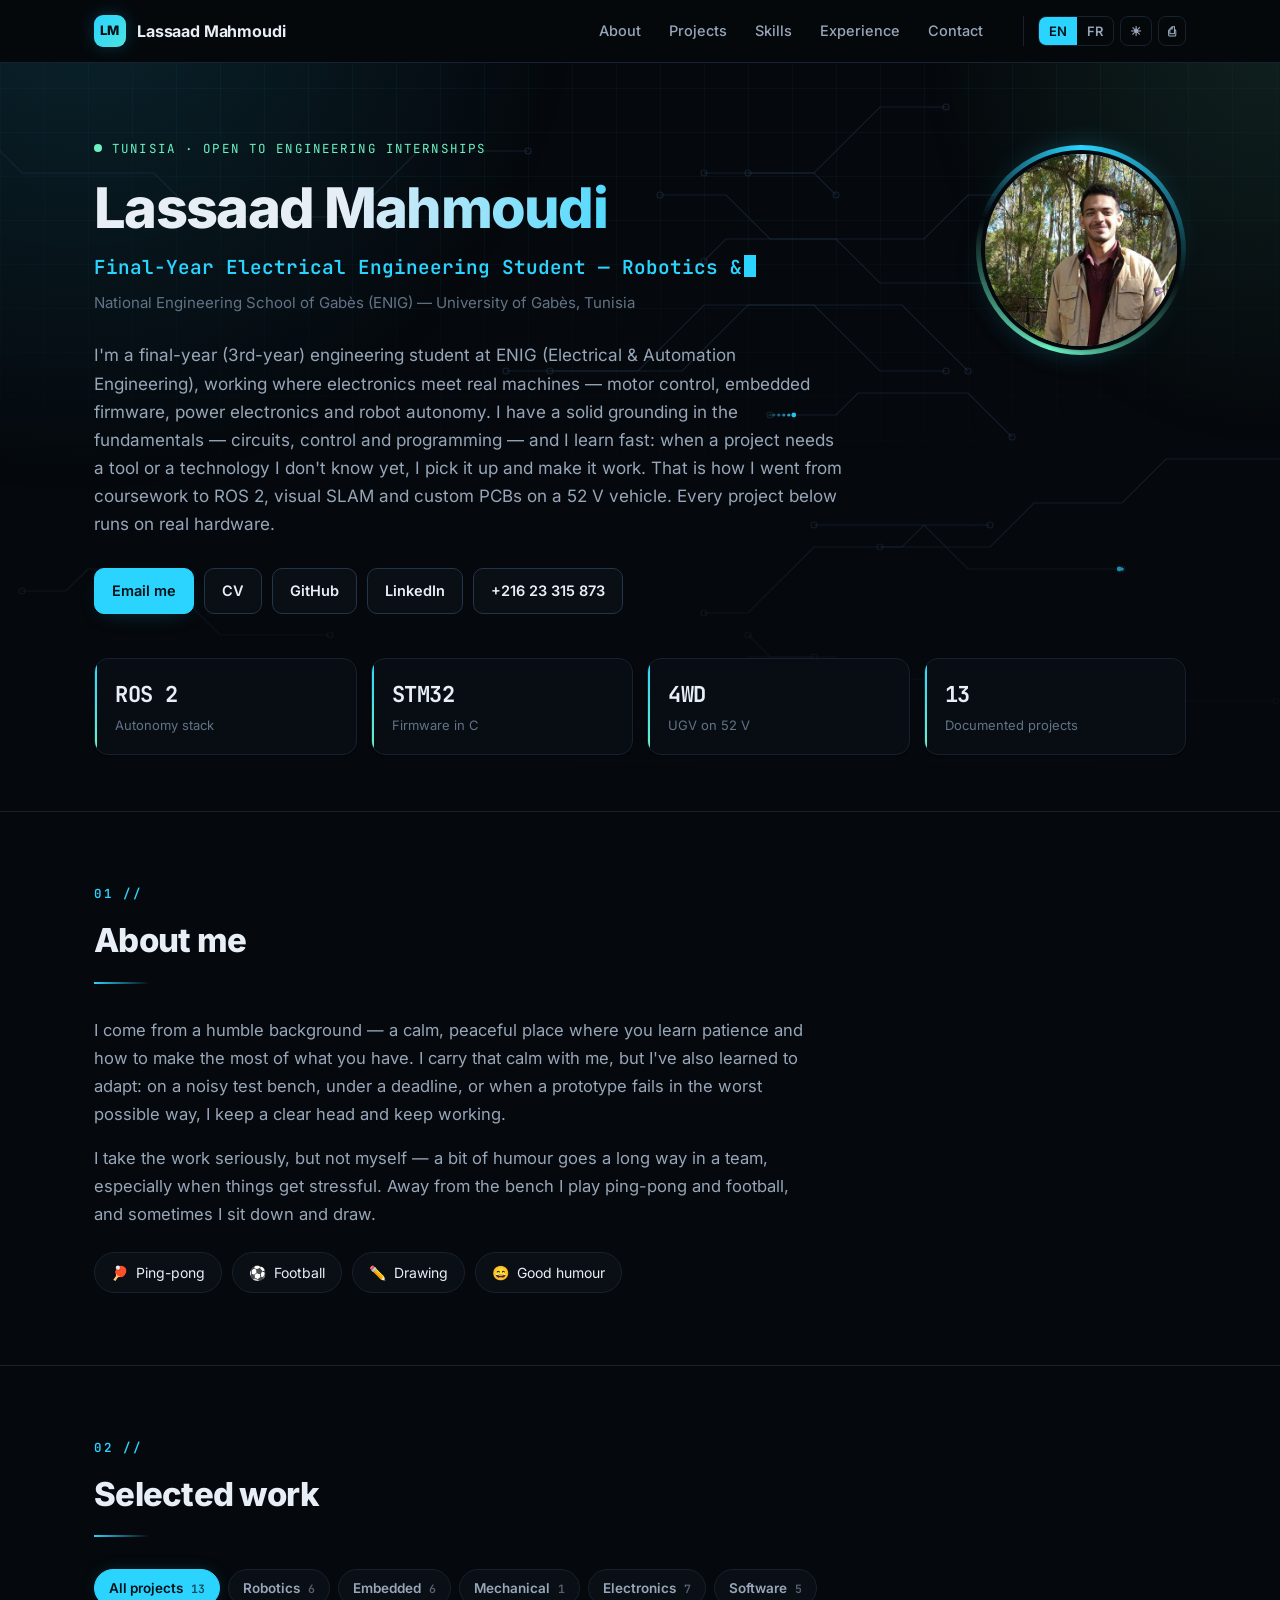
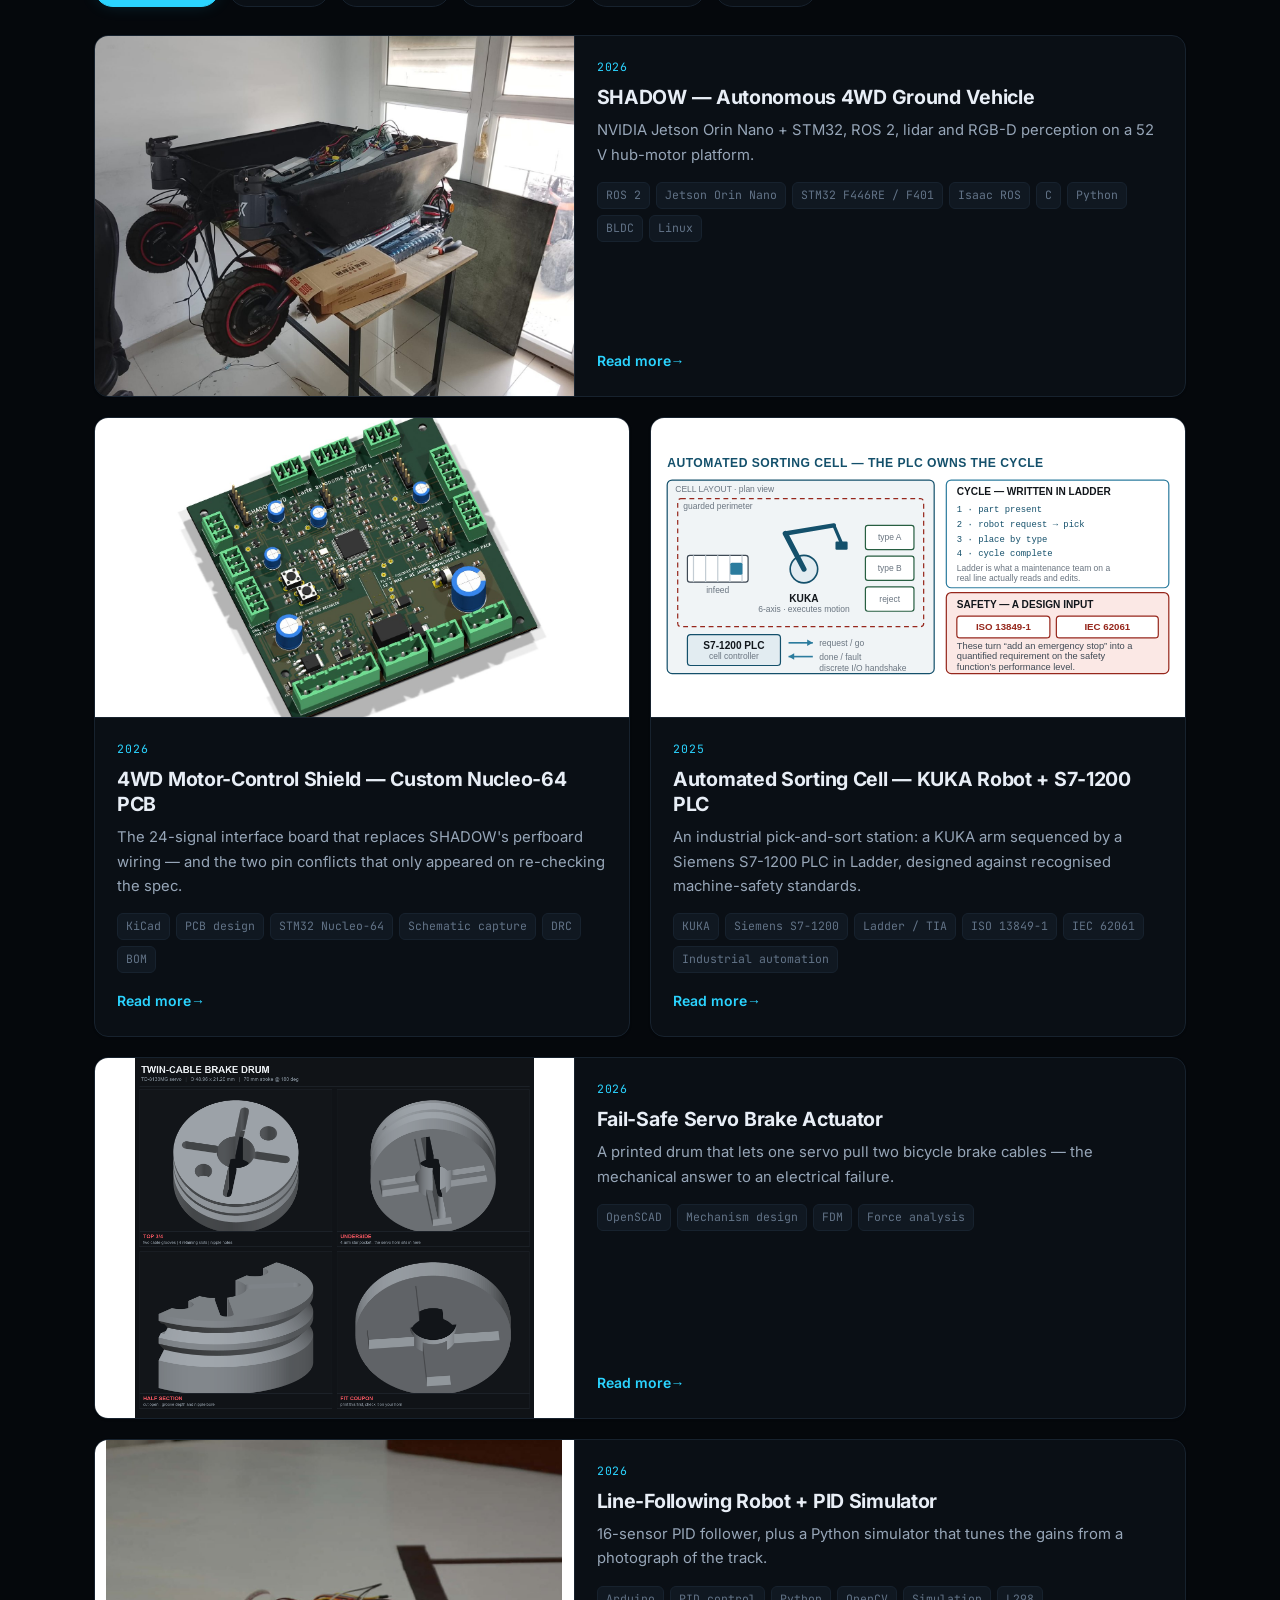
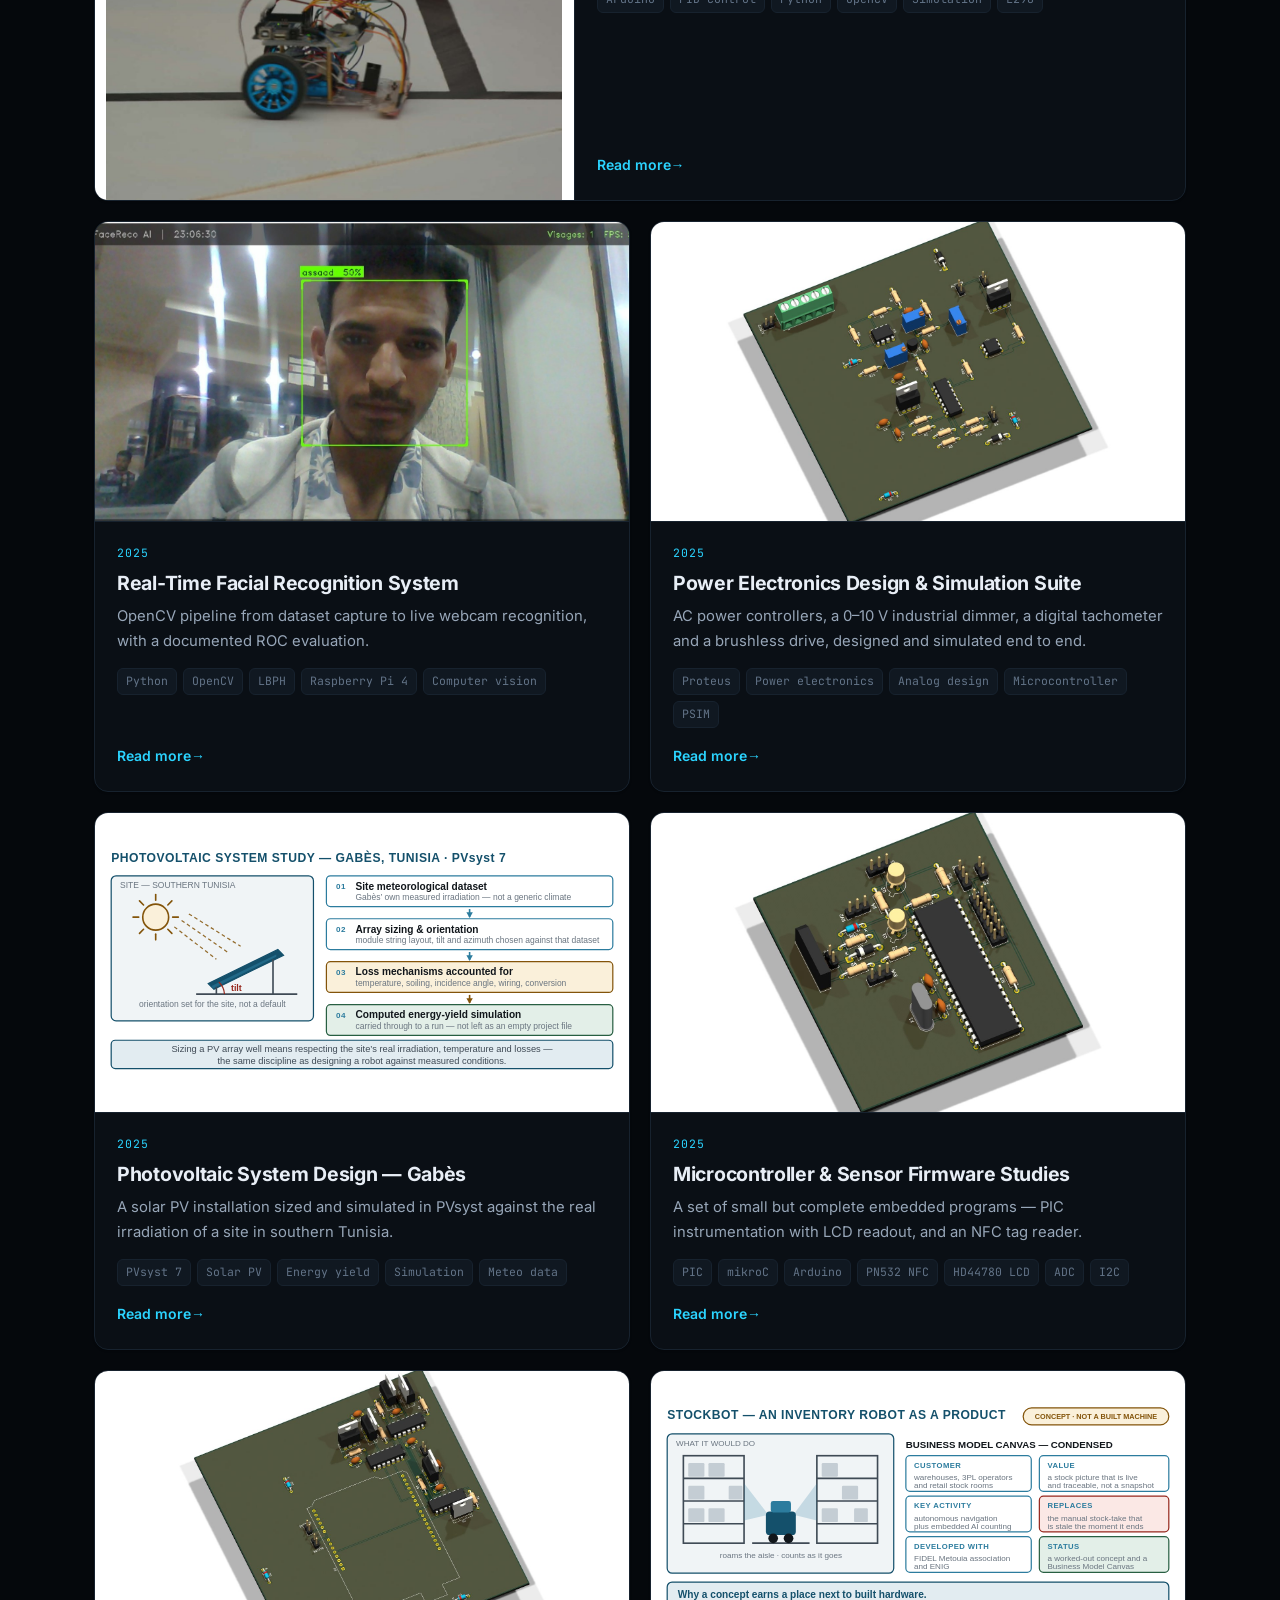
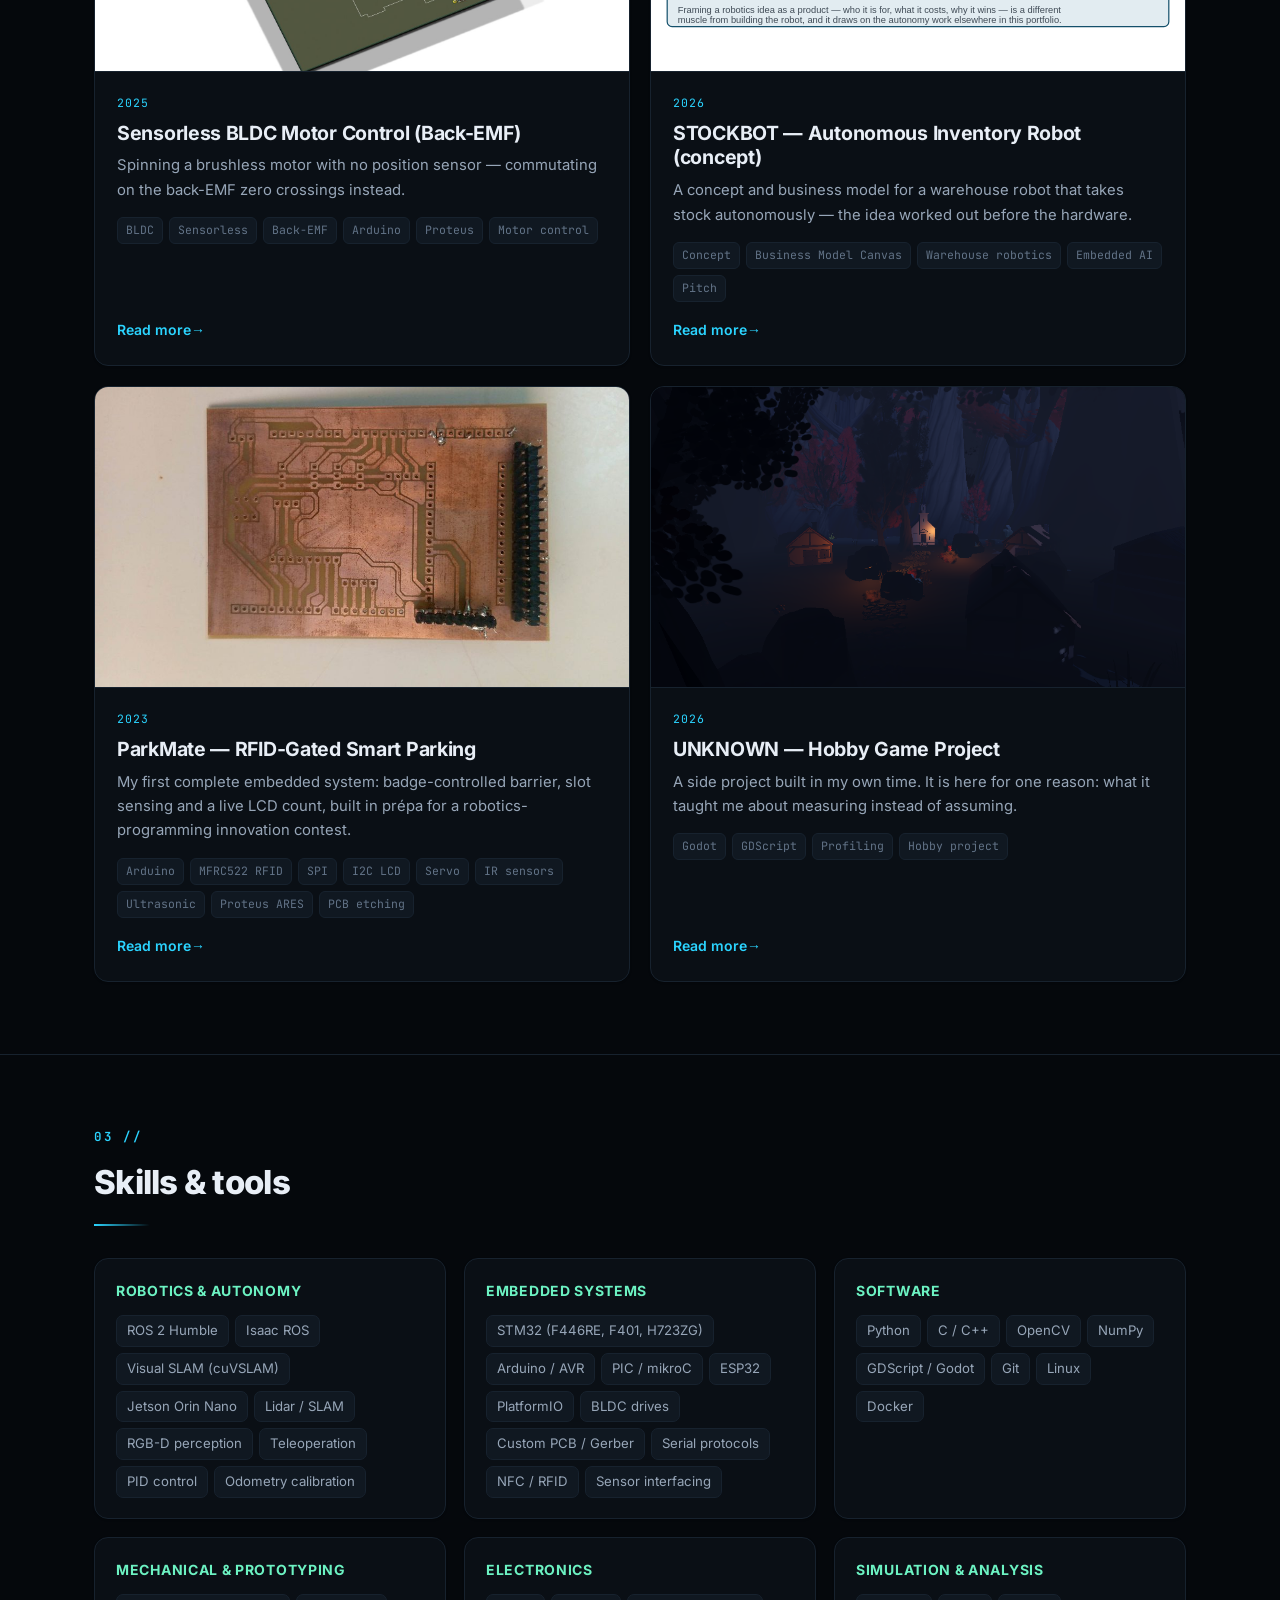
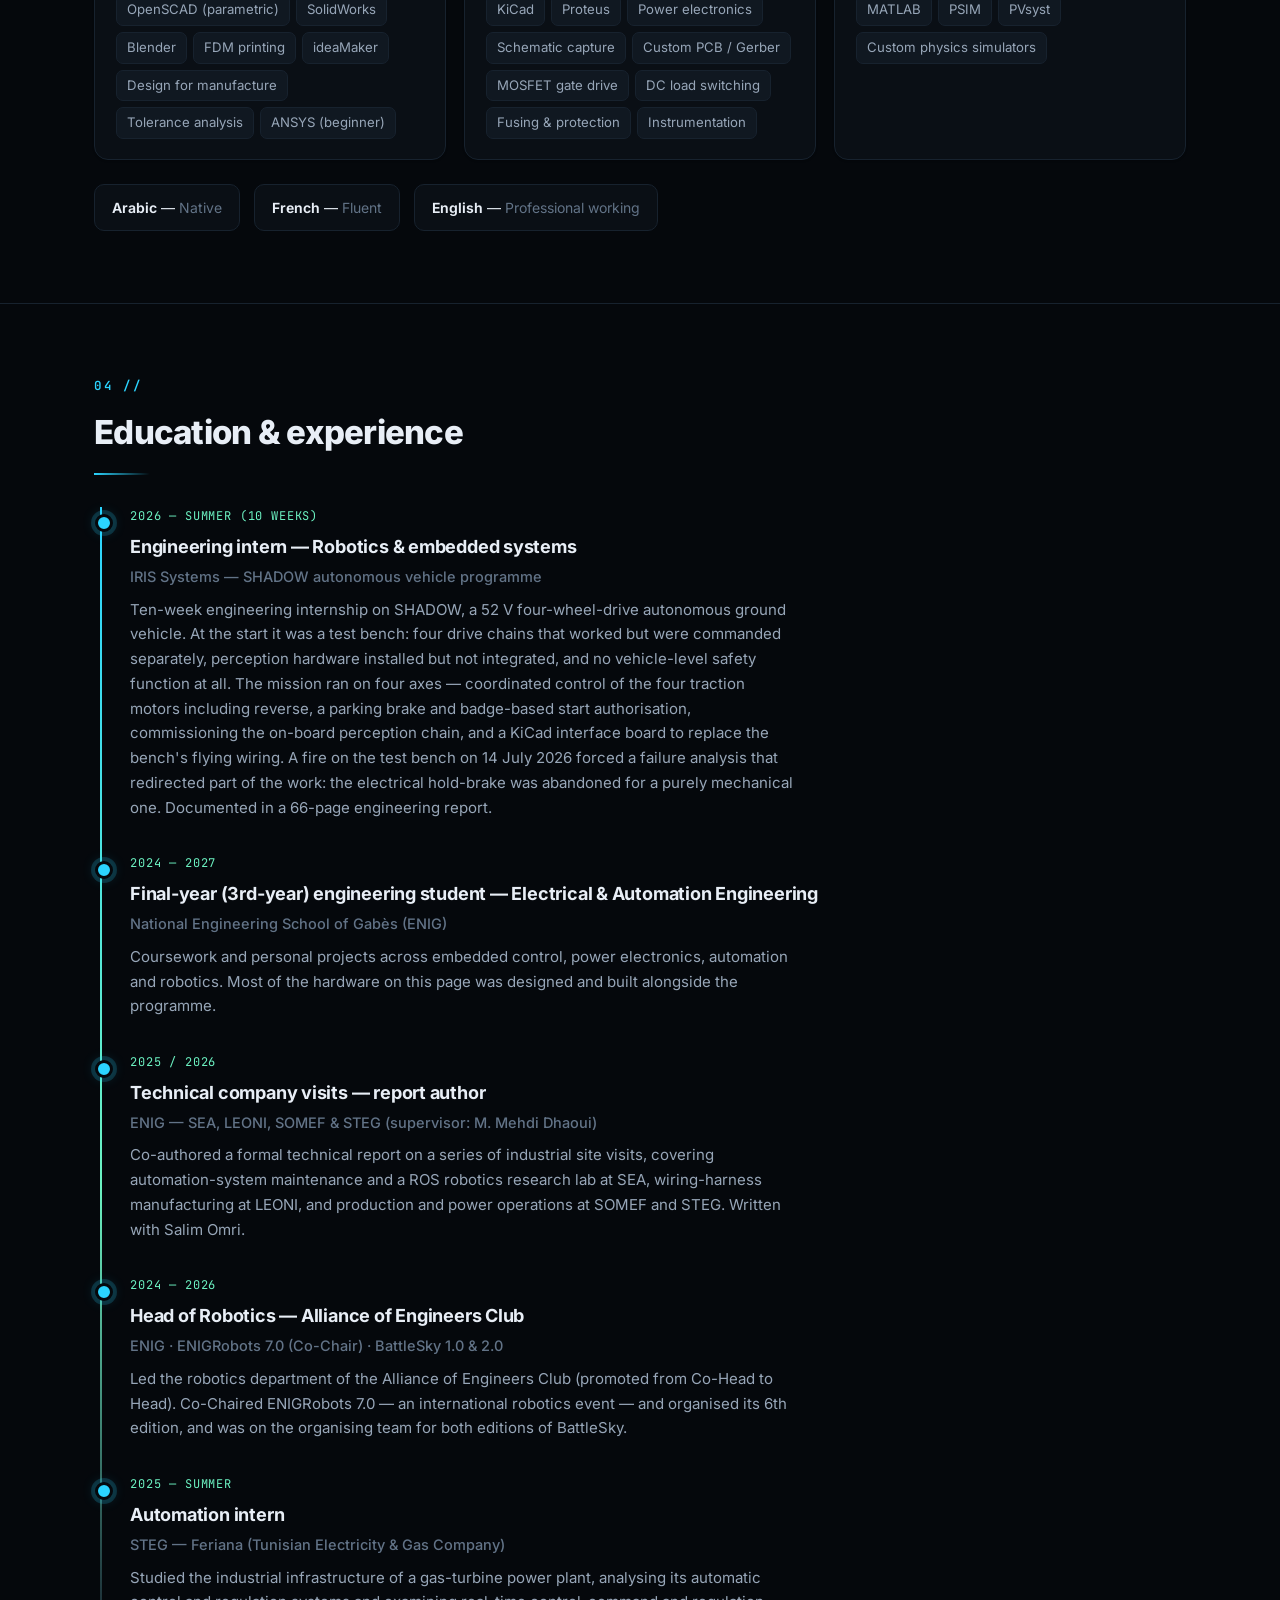
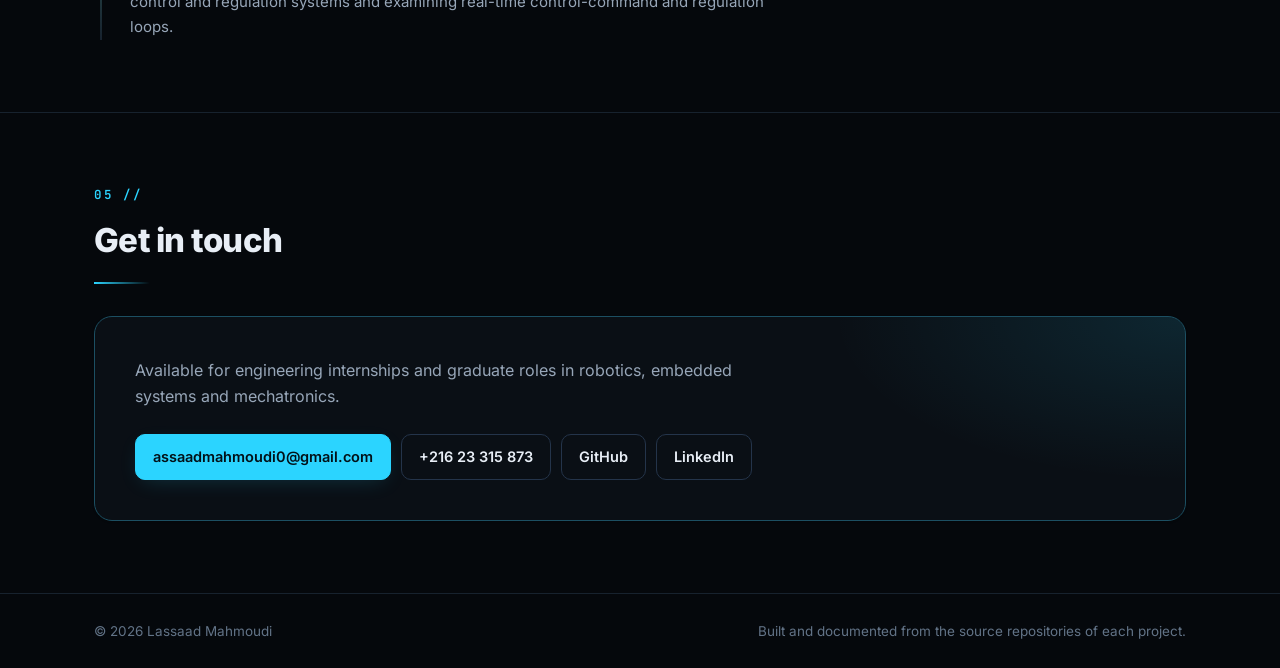
==== commit c5f383e3: "Update study year: final-year (3rd-year) engineering student" ====
--- a/index.html
+++ b/index.html
@@ -13,7 +13,7 @@
      resolve, hence the full https:// origin below. -->
 <meta property="og:type" content="profile">
 <meta property="og:url" content="https://assaadmh.github.io/">
-<meta property="og:title" content="Lassaad Mahmoudi — Robotics &amp; Embedded Systems Engineering Student">
+<meta property="og:title" content="Lassaad Mahmoudi — Final-Year Robotics &amp; Embedded Systems Engineering Student">
 <meta property="og:description" content="Autonomous ground vehicles, motor control, embedded firmware, power electronics and custom PCBs — 13 documented projects, all built on real hardware.">
 <meta property="og:image" content="https://assaadmh.github.io/assets/img/og-preview.jpg">
 <meta property="og:image:width" content="1200">
